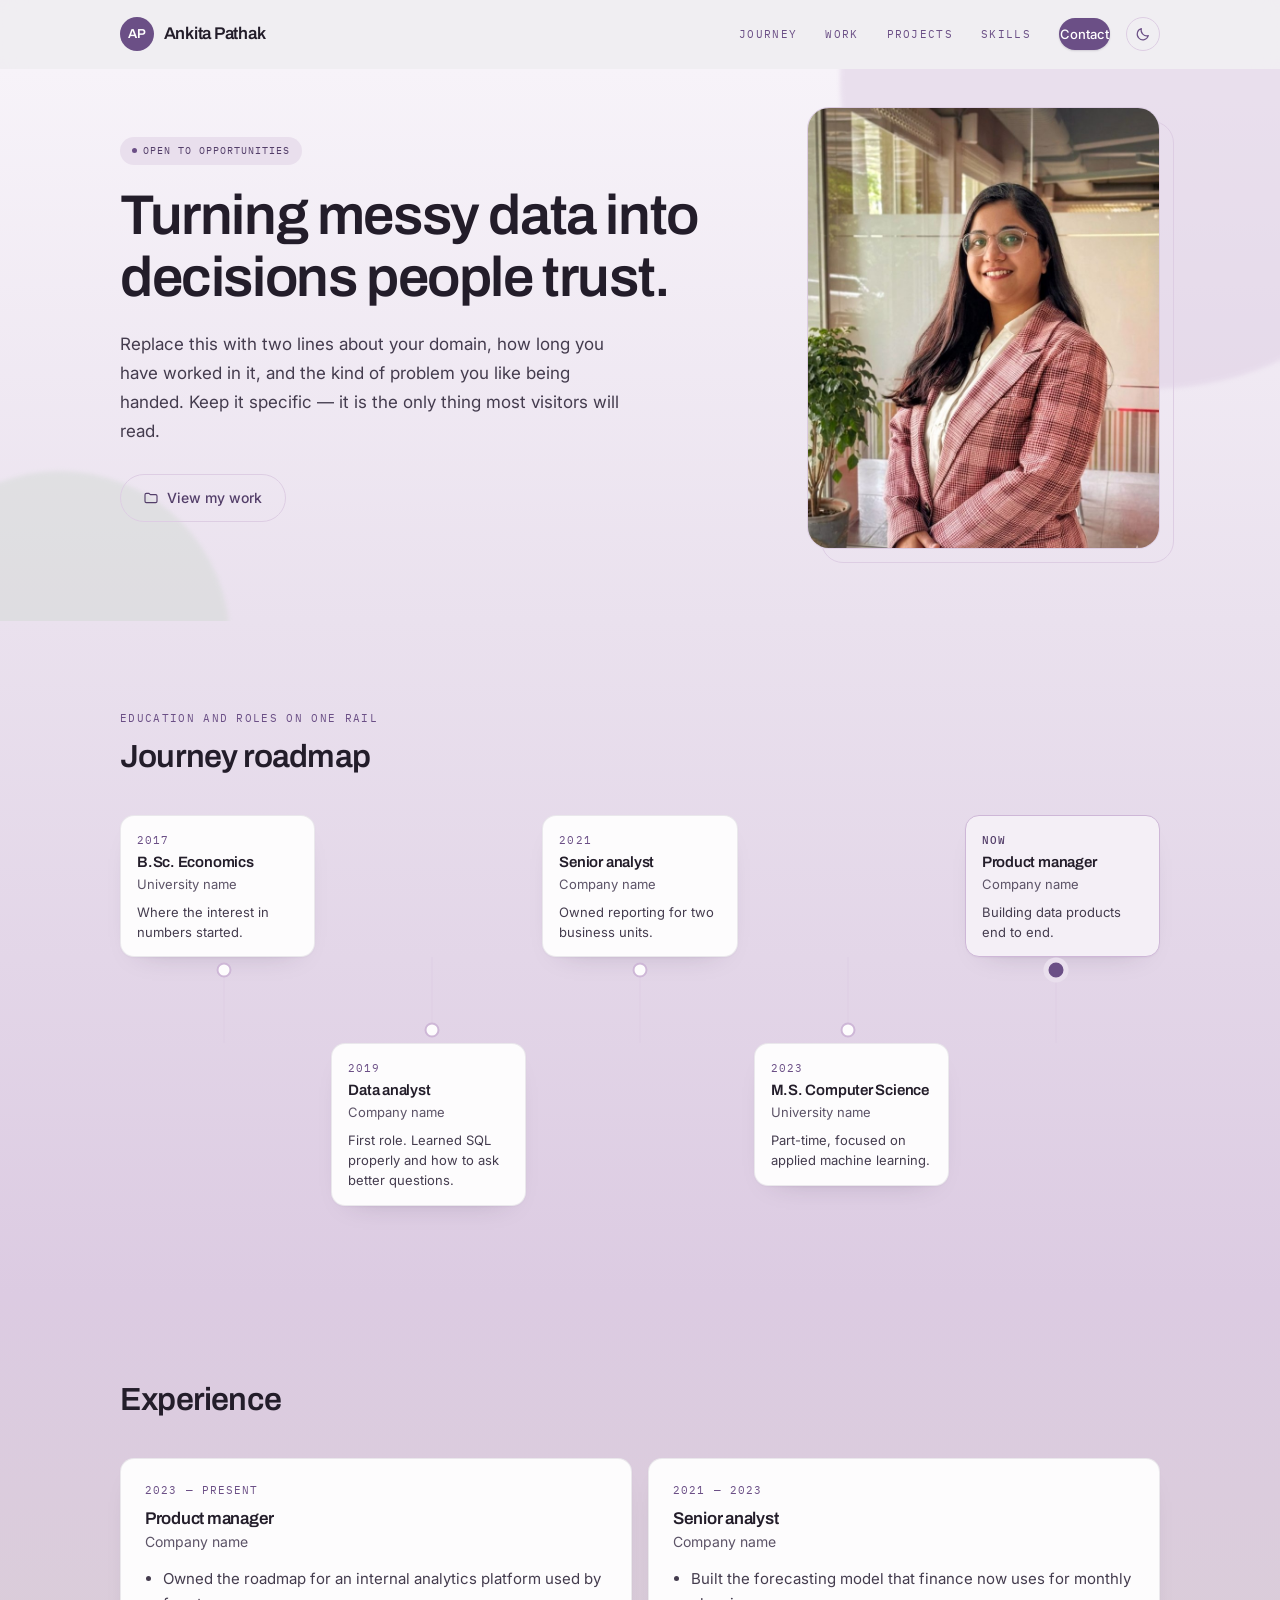
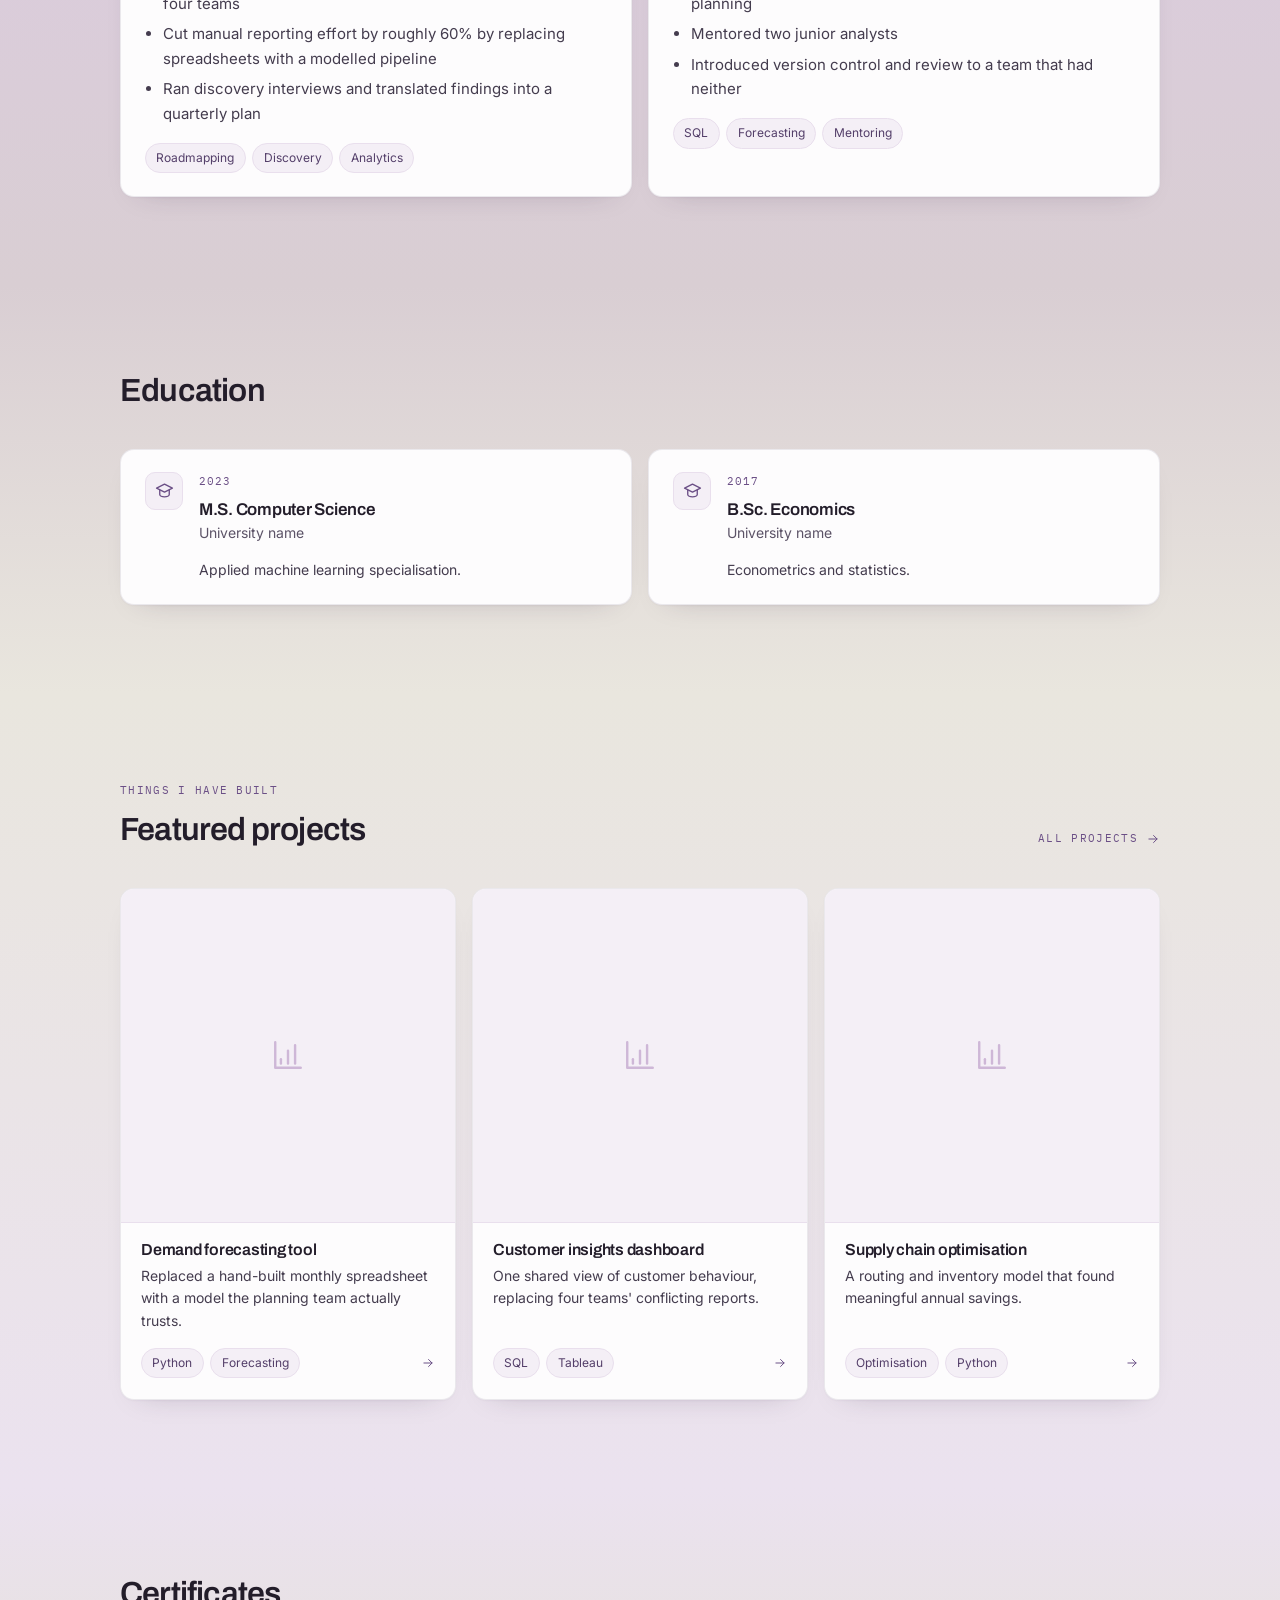
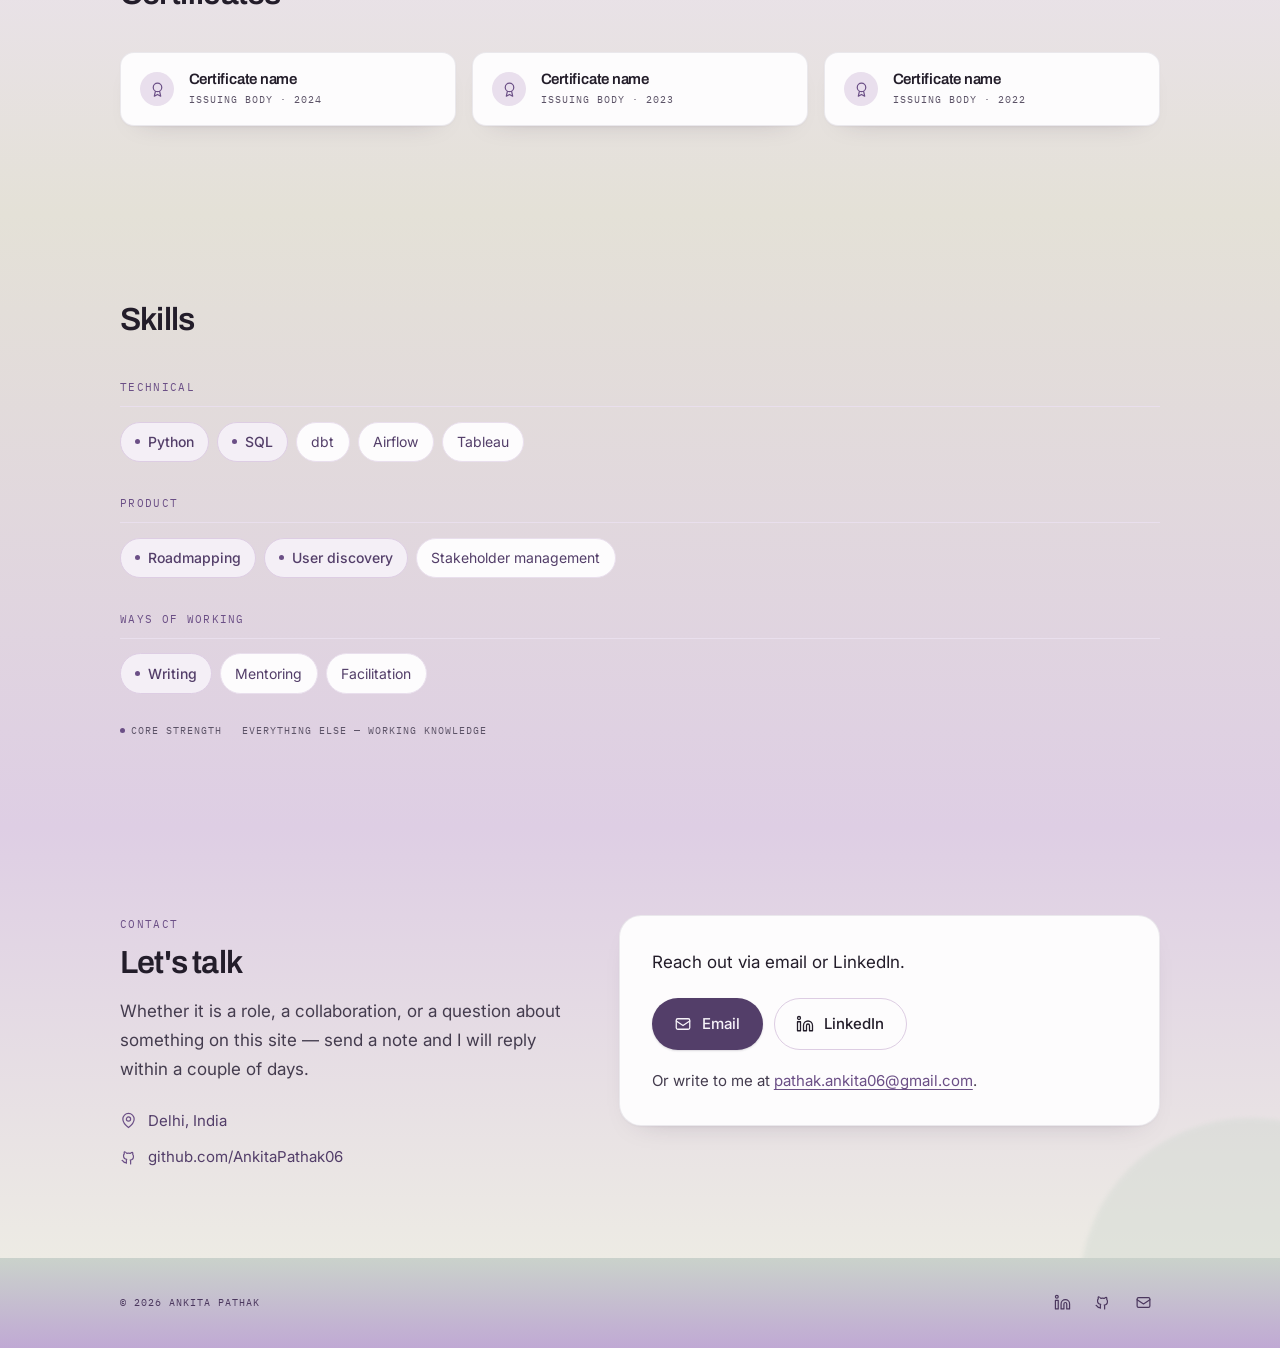
==== index.html @ 8d0d67af "Add files via upload" ====
<!DOCTYPE html>
<html lang="en">
<head>
<meta charset="utf-8">
<script>
/* If someone lands on /index.html — typed, bookmarked, or from history —
   quietly rewrite the address bar to the clean folder URL. No reload,
   no redirect round-trip, and the page state is untouched. */
(function () {
  try {
    var p = location.pathname;
    if (/\/index\.html$/i.test(p)) {
      history.replaceState(null, '', p.slice(0, -10) + location.search + location.hash);
    }
  } catch (e) { /* older browsers just keep the long URL */ }
})();
</script>

<meta name="viewport" content="width=device-width, initial-scale=1">
<title>Portfolio</title>
<meta name="description" content="Portfolio, journey and selected work.">
<meta name="theme-color" content="#F4F3EF">
<meta property="og:type" content="website">
<meta property="og:title" content="Portfolio">
<link rel="preconnect" href="https://fonts.googleapis.com">
<link rel="preconnect" href="https://fonts.gstatic.com" crossorigin>
<link href="https://fonts.googleapis.com/css2?family=Archivo:wght@500;600;700&family=Inter:wght@400;500;600&family=IBM+Plex+Mono:wght@400;500&display=swap" rel="stylesheet">
<link rel="stylesheet" href="site.css?v=12">
</head>
<body data-page="home" data-root="">

<a class="skip-link" href="#main">Skip to content</a>

<header class="nav" id="nav">
  <div class="shell nav__inner">
        <a class="nav__brand" id="brand" href="./">Portfolio</a>
    <div class="nav__right">
      <nav class="nav__links" id="navLinks">
        <a href="#journey">Journey</a>
        <a href="#work">Work</a>
        <a href="projects.html">Projects</a>
        <a href="#skills">Skills</a>
        <a class="btn btn--primary btn--sm" href="#contact">Contact</a>
      </nav>
      <button class="theme-toggle" id="themeToggle" aria-label="Toggle dark mode"></button>
      <button class="nav__toggle" id="navToggle" aria-label="Menu" aria-expanded="false"></button>
    </div>
  </div>
</header>

<main id="main">

  <section class="hero">
    <span class="hero__wash hero__wash--a" aria-hidden="true"></span>
    <span class="hero__wash hero__wash--b" aria-hidden="true"></span>
    <div class="shell">
      <div class="hero__grid">
        <div>
          <span class="pill" id="heroBadge"></span>
          <h1 id="heroHeadline" style="margin-top:1.25rem"></h1>
          <p class="lede" id="heroLede" style="margin-top:1.25rem"></p>
          <div class="hero__actions" id="heroActions"></div>
        </div>
        <div class="portrait" id="portrait"></div>
      </div>
    </div>
  </section>

  <section class="band band--lav roadmap" id="journey">
    <div class="shell">
      <div class="band__head reveal">
        <p class="eyebrow">Education and roles on one rail</p>
        <h2>Journey roadmap</h2>
      </div>
    </div>
    <div class="shell">
      <div class="snake" id="roadmapWrap">
        <div class="snake__grid snake__row--top" id="snakeTop"></div>
        <div class="snake__rail" id="snakeRail"></div>
        <div class="snake__grid snake__row--bottom" id="snakeBottom"></div>
        <div class="snake__vertical" id="snakeVertical"></div>
      </div>
    </div>
  </section>

  <section class="band band--cream" id="work">
    <div class="shell">
      <div class="band__head reveal">
        <h2>Experience</h2>
      </div>
      <div class="grid grid--2 stagger" id="jobsGrid"></div>
    </div>
  </section>

  <section class="band band--card" id="education">
    <div class="shell">
      <div class="band__head reveal">
        <h2>Education</h2>
      </div>
      <div class="grid grid--2 stagger" id="eduGrid"></div>
    </div>
  </section>

  <section class="band band--cream" id="projects">
    <div class="shell">
      <div class="band__head band__head--split reveal">
        <div>
          <p class="eyebrow">Things I have built</p>
          <h2>Featured projects</h2>
        </div>
        <a class="textlink" href="projects.html">All projects
          <svg class="ic" viewBox="0 0 24 24" fill="none" stroke="currentColor" stroke-width="1.7"
               stroke-linecap="round" stroke-linejoin="round" aria-hidden="true">
            <path d="M5 12h14"/><path d="m13 6 6 6-6 6"/>
          </svg>
        </a>
      </div>
      <div class="grid grid--3 stagger" id="projectsGrid"></div>
    </div>
  </section>

  <section class="band band--lav" id="certificates">
    <div class="shell">
      <div class="band__head reveal">
        <h2>Certificates</h2>
      </div>
      <div class="grid grid--3 stagger" id="certGrid"></div>
    </div>
  </section>

  <section class="band band--card" id="skills">
    <div class="shell">
      <div class="band__head reveal">
        <h2>Skills</h2>
      </div>
      <div id="skillsWrap"></div>
      <p class="skills__key" id="skillsKey"></p>
    </div>
  </section>

  <section class="band contact" id="contact">
    <span class="hero__wash hero__wash--b" aria-hidden="true" style="left:auto;right:-140px;bottom:-200px"></span>
    <div class="shell">
      <div class="contact__grid">
        <div class="reveal">
          <p class="eyebrow">Contact</p>
          <h2 id="contactHeading"></h2>
          <p class="lede" id="contactBlurb" style="margin-top:1rem"></p>
          <div class="contact__direct" id="contactDirect"></div>
        </div>
        <div class="contact__card reveal">
          <p style="font-size:1.0625rem;color:var(--ink);margin:0">Reach out via email or LinkedIn.</p>
          <div class="contact__actions" id="contactActions"></div>
          <p class="contact__fallback" id="contactFallback"></p>

          <form class="form hide" id="contactForm" novalidate>
            <div class="field">
              <label for="cName">Your name</label>
              <input type="text" id="cName" name="name" autocomplete="name" required>
            </div>
            <div class="field">
              <label for="cEmail">Email</label>
              <input type="email" id="cEmail" name="email" autocomplete="email" required>
            </div>
            <div class="field">
              <label for="cMessage">Message</label>
              <textarea id="cMessage" name="message" required></textarea>
            </div>
            <button class="btn btn--primary" id="formSubmit" type="submit">Send message</button>
            <p class="form__note" id="formNote"></p>
            <p class="form__status" id="formStatus" role="status" aria-live="polite"></p>
          </form>
        </div>
      </div>
    </div>
  </section>

</main>

<footer class="footer">
  <div class="shell footer__inner">
    <span class="footer__copy">&copy; <span id="footYear"></span> <span id="footName"></span></span>
    <div class="social" id="social"></div>
  </div>
</footer>

<script src="site.js?v=12"></script>
</body>
</html>
---- site.css ----
/* ==========================================================================
   Portfolio — design tokens
   Lavender ramp derived from the reference mockup: hue 243deg, low saturation.
   lav-100 (#DDDCE5) is the exact dominant lavender sampled from the image.
   ========================================================================== */

:root {
  --cream:      #F7F3F9;
  --cream-deep: #EFEEE8;
  --card:       #FDFCFD;

  --lav-50:  #F4EFF6;
  --lav-100: #E9DFED;
  --lav-200: #DDCDE3;
  --lav-300: #CEB7D7;
  --lav-500: #6B4F86;
  --lav-600: #6B4F86;
  --lav-800: #4A3560;
  --lav-900: #332443;

  --ink:     #231D2A;
  --body:    #443C4E;
  --muted:   #5C5367;

  --on-accent: #FFFFFF;
  --shadow:  rgba(35, 34, 58, 0.16);

  --font-display: 'Archivo', system-ui, sans-serif;
  --font-body: 'Inter', system-ui, sans-serif;
  --font-mono: 'IBM Plex Mono', ui-monospace, monospace;

  --shell: 1120px;
  --radius: 14px;
  --radius-lg: 22px;
  --ease: cubic-bezier(0.22, 0.61, 0.36, 1);
}

/* Dark theme: same variable names, so every component follows automatically.
   Hue stays 243 so it reads as the same palette after dark. */
[data-theme="dark"] {
  --cream:      #1A1622;
  --cream-deep: #121118;
  --card:       #241E31;

  --lav-50:  #201A2B;
  --lav-100: #312741;
  --lav-200: #423457;
  --lav-300: #594876;
  --lav-500: #C6ADDB;
  --lav-600: #CEB7D7;
  --lav-800: #E5DAEC;
  --lav-900: #F2ECF6;

  --ink:     #F1EBF5;
  --body:    #C3B8CD;
  --muted:   #958BA1;

  --on-accent: #231D2A;
  --shadow:  rgba(0, 0, 0, 0.5);
}

html { color-scheme: light; }
[data-theme="dark"] { color-scheme: dark; }

*, *::before, *::after { box-sizing: border-box; }

html { scroll-behavior: smooth; }

body {
  margin: 0;
  font-family: var(--font-body);
  font-size: 16px;
  line-height: 1.7;
  color: var(--body);
  background: var(--cream);
  -webkit-font-smoothing: antialiased;
}

img { max-width: 100%; display: block; }
a { color: inherit; }

/* Default icon size. Every icon must have a bound, or an unstyled context
   lets the SVG expand to fill its container. */
.ic { width: 16px; height: 16px; flex: none; }

::selection { background: var(--lav-100); color: var(--lav-900); }

:focus-visible {
  outline: 2px solid var(--lav-600);
  outline-offset: 3px;
  border-radius: 4px;
}

.hide { display: none !important; }

.skip-link {
  position: absolute; left: -9999px; top: 8px;
  background: var(--lav-800); color: var(--cream);
  padding: 10px 16px; border-radius: 8px; z-index: 100;
  font-size: 14px; text-decoration: none;
}
.skip-link:focus { left: 16px; }

/* ---------- type ---------- */

h1, h2, h3, h4 {
  font-family: var(--font-display);
  color: var(--ink);
  font-weight: 600;
  letter-spacing: -0.025em;
  line-height: 1.12;
  margin: 0;
}

h1 { font-size: clamp(2.1rem, 5.2vw, 3.5rem); }
h2 { font-size: clamp(1.5rem, 3vw, 2rem); }
h3 { font-size: 1.0625rem; letter-spacing: -0.015em; }

p { margin: 0 0 1rem; }
p:last-child { margin-bottom: 0; }

.eyebrow {
  font-family: var(--font-mono);
  font-size: 0.6875rem;
  letter-spacing: 0.12em;
  text-transform: uppercase;
  color: var(--lav-500);
  margin: 0 0 0.75rem;
}

.lede { font-size: 1.0625rem; color: var(--body); max-width: 46ch; }

/* ---------- layout ---------- */

.shell {
  width: 100%;
  max-width: var(--shell);
  margin: 0 auto;
  padding: 0 clamp(1.25rem, 4vw, 2.5rem);
}

.band { padding: clamp(3.5rem, 7vw, 5.5rem) 0; position: relative; }
.band--cream { background: var(--cream); }
.band--lav   { background: var(--lav-50); }
.band--card  { background: var(--card); }

.band__head { margin-bottom: 2.5rem; }
.band__head--split {
  display: flex; align-items: flex-end;
  justify-content: space-between; gap: 1.5rem; flex-wrap: wrap;
}

/* ---------- nav ---------- */

.nav {
  position: sticky; top: 0; z-index: 50;
  background: color-mix(in srgb, var(--cream) 82%, transparent);
  backdrop-filter: saturate(180%) blur(14px);
  border-bottom: 1px solid transparent;
  transition: border-color 0.3s var(--ease), background 0.3s var(--ease);
}
.nav.is-stuck {
  border-bottom-color: var(--lav-100);
  background: color-mix(in srgb, var(--cream) 94%, transparent);
}
.progress {
  position: absolute; left: 0; bottom: -1px; height: 2px;
  background: var(--lav-600); width: 0;
  transition: width 0.1s linear;
}

.nav__inner {
  display: flex; align-items: center; justify-content: space-between;
  gap: 1rem; height: 68px;
}
.nav__brand {
  display: flex; align-items: center; gap: 0.6rem;
  color: var(--ink); text-decoration: none; white-space: nowrap;
}
.mono-mark {
  width: 34px; height: 34px; flex: none; border-radius: 50%;
  background: var(--lav-600); color: var(--on-accent);
  display: grid; place-items: center;
  font-family: var(--font-display); font-size: 0.8125rem;
  font-weight: 600; letter-spacing: 0.02em;
  transition: transform 0.3s var(--ease);
}
.nav__brand:hover .mono-mark { transform: rotate(-8deg) scale(1.06); }
.logo-img {
  width: 38px; height: 38px; flex: none; border-radius: 50%;
  object-fit: contain; background: transparent;
  transition: transform 0.3s var(--ease);
}
.nav__brand:hover .logo-img { transform: scale(1.07); }
.nav__brandname {
  font-family: var(--font-display);
  font-size: 1.0625rem; font-weight: 600; letter-spacing: -0.015em;
}

/* the nav CTA is a button first, a nav link second */
.nav__links a.btn--primary {
  color: var(--on-accent); font-family: var(--font-body);
  font-size: 0.8125rem; letter-spacing: normal; text-transform: none;
}
.nav__links a.btn--primary::after { content: none; }

.theme-toggle {
  width: 34px; height: 34px; flex: none; padding: 0;
  border-radius: 50%; border: 1px solid var(--lav-200);
  background: transparent; color: var(--lav-600);
  display: grid; place-items: center; cursor: pointer;
  transition: border-color 0.25s var(--ease), background 0.25s var(--ease),
              transform 0.25s var(--ease);
}
.theme-toggle:hover { border-color: var(--lav-500); background: var(--lav-50); transform: rotate(-15deg); }
.theme-toggle .ic { width: 16px; height: 16px; }
.nav__right { display: flex; align-items: center; gap: 1rem; }
.nav__links { display: flex; align-items: center; gap: 1.75rem; }
.nav__links a {
  font-family: var(--font-mono);
  font-size: 0.6875rem; letter-spacing: 0.12em; text-transform: uppercase;
  color: var(--lav-600); text-decoration: none;
  position: relative; padding: 4px 0;
}
.nav__links a::after {
  content: ''; position: absolute; left: 0; right: 0; bottom: 0;
  height: 1px; background: var(--lav-600);
  transform: scaleX(0); transform-origin: left;
  transition: transform 0.35s var(--ease);
}
.nav__links a:hover::after { transform: scaleX(1); }
.nav__toggle {
  display: none; background: none; border: 0; cursor: pointer;
  padding: 8px; color: var(--ink);
}

@media (max-width: 820px) {
  .nav__inner { height: 60px; }
  .nav__brandname { font-size: 0.9375rem; }
  .nav__links {
    position: absolute; top: 60px; left: 0; right: 0;
    flex-direction: column; align-items: stretch; gap: 0;
    background: var(--card); border-bottom: 1px solid var(--lav-100);
    padding: 0.5rem clamp(1.25rem, 4vw, 2.5rem) 1.25rem;
    display: none;
    box-shadow: 0 14px 30px -22px var(--shadow);
  }
  .nav__links.is-open { display: flex; }
  .nav__links a { padding: 0.8rem 0; width: 100%; font-size: 0.75rem; }
  .nav__links a.btn--primary {
    margin-top: 0.65rem; justify-content: center; padding: 0.7rem 1.4rem; width: auto;
  }
  .nav__toggle { display: block; }
}

@media (max-width: 420px) {
  .nav__brandname { display: none; }   /* logo alone, so the toggles always fit */
  .nav__right { gap: 0.5rem; }
  .shell { padding: 0 1rem; }
  .card { padding: 1.15rem 1.15rem; }
  .contact__btn { flex: 1 1 100%; justify-content: center; }
}

/* ---------- buttons ---------- */

.btn {
  display: inline-flex; align-items: center; gap: 0.5rem;
  font-family: var(--font-body); font-size: 0.875rem; font-weight: 500;
  padding: 0.7rem 1.4rem; border-radius: 999px;
  text-decoration: none; cursor: pointer;
  border: 1px solid transparent;
  transition: transform 0.25s var(--ease), background 0.25s var(--ease),
              border-color 0.25s var(--ease), box-shadow 0.25s var(--ease);
}
.btn--primary {
  background: var(--lav-600); color: var(--on-accent);
  box-shadow: 0 1px 2px var(--shadow);
}
.btn--primary:hover {
  background: var(--lav-800); transform: translateY(-2px);
  box-shadow: 0 6px 18px var(--shadow);
}
.btn--ghost {
  background: transparent; color: var(--lav-800);
  border-color: var(--lav-200);
}
.btn--ghost:hover {
  border-color: var(--lav-500); background: var(--lav-50);
  transform: translateY(-2px);
}
.btn--sm { font-size: 0.8125rem; padding: 0.5rem 1.05rem; }
.btn .ic { width: 16px; height: 16px; flex: none; }

.textlink {
  font-family: var(--font-mono); font-size: 0.6875rem;
  letter-spacing: 0.12em; text-transform: uppercase;
  color: var(--lav-600); text-decoration: none;
  display: inline-flex; align-items: center; gap: 0.5rem;
}
.textlink .ic { width: 14px; height: 14px; transition: transform 0.3s var(--ease); }
.textlink:hover .ic { transform: translateX(4px); }

/* ---------- pills & tags ---------- */

.pill {
  display: inline-flex; align-items: center; gap: 0.4rem;
  font-family: var(--font-mono); font-size: 0.625rem;
  letter-spacing: 0.1em; text-transform: uppercase;
  background: var(--lav-100); color: var(--lav-800);
  padding: 0.35rem 0.75rem; border-radius: 999px;
}
.pill__dot {
  width: 5px; height: 5px; border-radius: 50%;
  background: var(--lav-600); flex: none;
}
.tag {
  font-size: 0.75rem; color: var(--lav-800);
  background: var(--lav-50); border: 1px solid var(--lav-100);
  padding: 0.25rem 0.65rem; border-radius: 999px; white-space: nowrap;
}
.tag-row { display: flex; flex-wrap: wrap; gap: 0.4rem; }

/* ---------- hero ---------- */

.hero { position: relative; overflow: hidden; padding: clamp(1.5rem, 3vw, 2.5rem) 0 clamp(3rem, 6vw, 4.5rem); }
.hero__wash {
  position: absolute; border-radius: 50%; pointer-events: none;
  filter: blur(2px);
}
.hero__wash--a { width: 620px; height: 620px; background: var(--lav-100); opacity: 0.55; top: -300px; right: -180px; }
.hero__wash--b { width: 340px; height: 340px; background: var(--lav-50); opacity: 0.9; bottom: -190px; left: -110px; }

.hero__grid {
  position: relative;
  display: grid; grid-template-columns: minmax(0, 1.5fr) minmax(min(240px, 40%), 0.85fr);
  gap: clamp(2rem, 5vw, 4rem); align-items: center;
}
.hero__actions { display: flex; flex-wrap: wrap; gap: 0.75rem; margin-top: 1.75rem; }

.portrait { position: relative; }
.portrait__frame {
  position: relative; z-index: 1;
  border-radius: var(--radius-lg);
  overflow: hidden;
  border: 1px solid var(--lav-200);
  background: var(--lav-50);
  aspect-ratio: 4 / 5;
}
.portrait__frame img { width: 100%; height: 100%; object-fit: cover; object-position: center 30%; }
.portrait::after {
  content: ''; position: absolute; inset: 14px -14px -14px 14px;
  border: 1px solid var(--lav-200); border-radius: var(--radius-lg);
  z-index: 0;
}

@media (max-width: 780px) {
  .hero__grid { grid-template-columns: 1fr; }
  .portrait { max-width: 260px; order: -1; }
  .portrait::after { inset: 12px -12px -12px 12px; }
}

/* ---------- roadmap: alternating snake ---------- */

.snake { position: relative; }
.snake__grid {
  display: grid;
  grid-template-columns: repeat(var(--cols, 5), minmax(0, 1fr));
  column-gap: clamp(0.5rem, 1.5vw, 1rem);
}
.snake__row--top    { align-items: end; }
.snake__row--bottom { align-items: start; }

.snake__rail { position: relative; height: 86px; }
.snake__rail svg { position: absolute; inset: 0; width: 100%; height: 100%; overflow: visible; }
.snake__rail path { fill: none; stroke-linecap: round; stroke-linejoin: round; }
.snake__rail .rail-base { stroke: var(--lav-100); stroke-width: 11; }
.snake__rail .rail-line { stroke: var(--lav-300); stroke-width: 2.5; }

.snake__dot {
  position: absolute; width: 15px; height: 15px; border-radius: 50%;
  background: var(--card); border: 2.5px solid var(--lav-300);
  transform: translate(-50%, -50%);
  transition: background 0.4s var(--ease), border-color 0.4s var(--ease),
              box-shadow 0.4s var(--ease);
}
.snake__dot.is-present {
  background: var(--lav-600); border-color: var(--lav-600);
  box-shadow: 0 0 0 5px var(--lav-100);
}
.snake__stem {
  position: absolute; width: 1px; background: var(--lav-200);
  transform: translateX(-50%);
}

.mstone {
  background: var(--card); border: 1px solid var(--lav-100);
  border-radius: var(--radius); padding: 0.9rem 1rem;
  transition: transform 0.3s var(--ease), border-color 0.3s var(--ease),
              box-shadow 0.3s var(--ease);
}
.mstone:hover {
  transform: translateY(-3px); border-color: var(--lav-200);
  box-shadow: 0 10px 30px -14px var(--shadow);
}
.mstone.is-present { border-color: var(--lav-300); background: var(--lav-50); }
.mstone__year {
  font-family: var(--font-mono); font-size: 0.6875rem;
  letter-spacing: 0.1em; text-transform: uppercase;
  color: var(--lav-500); margin: 0 0 0.3rem;
}
.mstone.is-present .mstone__year { color: var(--lav-800); font-weight: 500; }
.mstone__title { font-size: 0.9375rem; margin: 0 0 0.15rem; }
.mstone__meta { font-size: 0.8125rem; color: var(--muted); margin: 0; }
.mstone__note { font-size: 0.8125rem; line-height: 1.55; color: var(--body); margin: 0.4rem 0 0; }

/* vertical fallback: narrow screens, or more milestones than fit across */
.snake--stacked .snake__grid, .snake--stacked .snake__rail { display: none; }
.snake__vertical { display: none; }
.snake--stacked .snake__vertical { display: block; position: relative; padding-left: 1.75rem; }
.snake__vertical::before {
  content: ''; position: absolute; left: 6px; top: 6px; bottom: 6px;
  width: 2px; background: var(--lav-100); border-radius: 2px;
}
.snake__vitem { position: relative; margin-bottom: 0.75rem; }
.snake__vitem::before {
  content: ''; position: absolute; left: calc(-1.75rem + 1px); top: 1.15rem;
  width: 13px; height: 13px; border-radius: 50%;
  background: var(--card); border: 2.5px solid var(--lav-300);
}
.snake__vitem.is-present::before {
  background: var(--lav-600); border-color: var(--lav-600);
  box-shadow: 0 0 0 4px var(--lav-100);
}

/* ---------- generic cards ---------- */

.card {
  background: var(--card);
  border: 1px solid var(--lav-100);
  border-radius: var(--radius);
  padding: 1.4rem 1.5rem;
  transition: transform 0.3s var(--ease), border-color 0.3s var(--ease),
              box-shadow 0.3s var(--ease);
}
.card--hover:hover {
  transform: translateY(-3px);
  border-color: var(--lav-200);
  box-shadow: 0 10px 30px -14px var(--shadow);
}

.grid { display: grid; gap: 1rem; }
.grid--2 { grid-template-columns: repeat(auto-fit, minmax(min(320px, 100%), 1fr)); }
.grid--3 { grid-template-columns: repeat(auto-fit, minmax(min(255px, 100%), 1fr)); }
.grid--4 { grid-template-columns: repeat(auto-fit, minmax(min(210px, 100%), 1fr)); }

/* jobs */
.job__period {
  font-family: var(--font-mono); font-size: 0.6875rem;
  letter-spacing: 0.1em; text-transform: uppercase;
  color: var(--lav-500); margin: 0 0 0.6rem;
}
.job__org { font-size: 0.875rem; color: var(--muted); margin: 0.1rem 0 0.85rem; }
.job__body { font-size: 0.9375rem; line-height: 1.65; margin: 0 0 1rem; }
.job__body ul { margin: 0; padding-left: 1.1rem; }
.job__body li { margin-bottom: 0.35rem; }

/* education */
.edu { display: flex; gap: 1rem; align-items: flex-start; }
.edu__icon {
  width: 38px; height: 38px; flex: none; border-radius: 10px;
  background: var(--lav-50); border: 1px solid var(--lav-100);
  display: grid; place-items: center; color: var(--lav-600);
}
.edu__icon .ic { width: 19px; height: 19px; }

/* projects */
.project { display: flex; flex-direction: column; padding: 0; overflow: hidden; text-decoration: none; }
.project__cover {
  aspect-ratio: 1 / 1; background: var(--lav-50);
  border-bottom: 1px solid var(--lav-100);
  display: grid; place-items: center; overflow: hidden;
  color: var(--lav-300);
}
.project__cover img { width: 100%; height: 100%; object-fit: cover; transition: transform 0.6s var(--ease); }
.project:hover .project__cover img { transform: scale(1.04); }
.project__cover .ic { width: 34px; height: 34px; }
.project__body { padding: 1.15rem 1.25rem 1.3rem; display: flex; flex-direction: column; flex: 1; }
.project__title { font-size: 1rem; margin: 0 0 0.35rem; }
.project__blurb { font-size: 0.875rem; line-height: 1.6; color: var(--body); margin: 0 0 1rem; }
.project__foot { margin-top: auto; display: flex; align-items: center; justify-content: space-between; gap: 0.75rem; }

/* certificates */
.cert { display: flex; gap: 0.9rem; align-items: center; padding: 1.1rem 1.2rem; }
.cert__icon {
  width: 34px; height: 34px; flex: none; border-radius: 999px;
  background: var(--lav-100); display: grid; place-items: center;
  color: var(--lav-700, var(--lav-600));
}
.cert__icon .ic { width: 17px; height: 17px; }
.cert__name { font-size: 0.9375rem; margin: 0; }
.cert__meta {
  font-family: var(--font-mono); font-size: 0.625rem;
  letter-spacing: 0.1em; text-transform: uppercase;
  color: var(--muted); margin: 0.2rem 0 0;
}

/* skills */
.skillgroup + .skillgroup { margin-top: 2rem; }
.skillgroup__label {
  font-family: var(--font-mono); font-size: 0.6875rem;
  letter-spacing: 0.12em; text-transform: uppercase;
  color: var(--lav-500); margin: 0 0 0.9rem;
  padding-bottom: 0.6rem; border-bottom: 1px solid var(--lav-100);
}
.skillgroup__items { display: flex; flex-wrap: wrap; gap: 0.5rem; }
.skill {
  display: inline-flex; align-items: center; gap: 0.45rem;
  font-size: 0.875rem; color: var(--lav-800);
  background: var(--card); border: 1px solid var(--lav-100);
  padding: 0.45rem 0.9rem; border-radius: 999px;
  transition: border-color 0.25s var(--ease), transform 0.25s var(--ease);
}
.skill:hover { border-color: var(--lav-300); transform: translateY(-1px); }
.skill--core { background: var(--lav-50); border-color: var(--lav-200); font-weight: 500; }
.skill__dot { width: 5px; height: 5px; border-radius: 50%; background: var(--lav-500); flex: none; }
.skills__key {
  font-family: var(--font-mono); font-size: 0.625rem;
  letter-spacing: 0.1em; text-transform: uppercase;
  color: var(--muted); margin: 1.75rem 0 0;
  display: flex; align-items: center; gap: 1.25rem; flex-wrap: wrap;
}
.skills__key span { display: inline-flex; align-items: center; gap: 0.4rem; }

/* ---------- contact ---------- */

.contact { background: var(--lav-50); position: relative; overflow: hidden; }
.contact__grid {
  position: relative;
  display: grid; grid-template-columns: minmax(0, 0.9fr) minmax(0, 1.1fr);
  gap: clamp(2rem, 5vw, 3.5rem); align-items: start;
}
@media (max-width: 820px) { .contact__grid { grid-template-columns: 1fr; } }

.contact__card {
  background: var(--card); border: 1px solid var(--lav-100);
  border-radius: var(--radius-lg); padding: clamp(1.4rem, 3vw, 2rem);
}
.contact__actions { display: flex; flex-wrap: wrap; gap: 0.7rem; margin: 1.35rem 0 1.15rem; }
.contact__btn {
  display: inline-flex; align-items: center; gap: 0.6rem;
  font-size: 0.9375rem; font-weight: 500; text-decoration: none;
  padding: 0.75rem 1.35rem; border-radius: 999px;
  border: 1px solid transparent;
  transition: transform 0.25s var(--ease), background 0.25s var(--ease),
              border-color 0.25s var(--ease), box-shadow 0.25s var(--ease);
}
.contact__btn .ic { width: 18px; height: 18px; }
.contact__btn--solid {
  background: var(--lav-800); color: var(--cream);
  box-shadow: 0 1px 2px var(--shadow);
}
.contact__btn--solid:hover {
  transform: translateY(-2px); box-shadow: 0 8px 22px -8px var(--shadow);
  background: var(--lav-900);
}
.contact__btn--outline {
  background: transparent; color: var(--ink); border-color: var(--lav-200);
}
.contact__btn--outline:hover {
  border-color: var(--lav-500); background: var(--lav-50); transform: translateY(-2px);
}
.contact__fallback { font-size: 0.9375rem; color: var(--body); margin: 0; }
.contact__fallback a {
  color: var(--lav-600); text-decoration: underline; text-underline-offset: 3px;
}

.contact__direct { margin: 1.5rem 0 0; display: flex; flex-direction: column; gap: 0.7rem; }
.contact__row {
  display: flex; align-items: center; gap: 0.7rem;
  font-size: 0.9375rem; color: var(--lav-800); text-decoration: none;
}
.contact__row .ic { width: 17px; height: 17px; color: var(--lav-500); flex: none; }
.contact__row:hover { color: var(--lav-600); }

.form { margin-top: 1.5rem; padding-top: 1.5rem; border-top: 1px solid var(--lav-100); }
.field { margin-bottom: 1.1rem; }
.field:last-of-type { margin-bottom: 1.4rem; }
.field label {
  display: block; font-family: var(--font-mono);
  font-size: 0.625rem; letter-spacing: 0.1em; text-transform: uppercase;
  color: var(--lav-500); margin-bottom: 0.45rem;
}
.field input, .field textarea {
  width: 100%; font-family: var(--font-body); font-size: 0.9375rem;
  color: var(--ink); background: var(--cream);
  border: 1px solid var(--lav-100); border-radius: 10px;
  padding: 0.7rem 0.85rem;
  transition: border-color 0.25s var(--ease), box-shadow 0.25s var(--ease);
}
.field input:focus, .field textarea:focus {
  outline: none; border-color: var(--lav-500);
  box-shadow: 0 0 0 3px var(--lav-100);
}
.field textarea { resize: vertical; min-height: 118px; line-height: 1.6; }
.form__note { font-size: 0.8125rem; color: var(--muted); margin: 0.9rem 0 0; }
.form__status { font-size: 0.875rem; margin: 0.9rem 0 0; display: none; }
.form__status.is-ok { display: block; color: var(--lav-800); }
.form__status.is-err { display: block; color: #C4665C; }

/* ---------- footer ---------- */

.footer { background: var(--lav-100); padding: 1.75rem 0; }
.footer__inner {
  display: flex; align-items: center; justify-content: space-between;
  gap: 1rem; flex-wrap: wrap;
}
.footer__copy {
  font-family: var(--font-mono); font-size: 0.625rem;
  letter-spacing: 0.1em; text-transform: uppercase; color: var(--lav-800);
}
.social { display: flex; gap: 0.4rem; }
.social a {
  width: 34px; height: 34px; border-radius: 999px;
  display: grid; place-items: center; color: var(--lav-800);
  transition: background 0.25s var(--ease), transform 0.25s var(--ease);
}
.social a:hover { background: color-mix(in srgb, var(--card) 70%, transparent); transform: translateY(-2px); }
.social .ic { width: 17px; height: 17px; }

/* ---------- projects index page ---------- */

.filters { display: flex; flex-wrap: wrap; gap: 0.5rem; margin-bottom: 2rem; }
.filter {
  font-family: var(--font-mono); font-size: 0.6875rem;
  letter-spacing: 0.1em; text-transform: uppercase;
  background: transparent; color: var(--lav-600);
  border: 1px solid var(--lav-200); border-radius: 999px;
  padding: 0.45rem 0.95rem; cursor: pointer;
  transition: all 0.25s var(--ease);
}
.filter:hover { border-color: var(--lav-500); }
.filter.is-active { background: var(--lav-600); border-color: var(--lav-600); color: var(--on-accent); }

.empty {
  border: 1px dashed var(--lav-200); border-radius: var(--radius);
  padding: 3rem 1.5rem; text-align: center; color: var(--muted);
}

/* ---------- project detail page: paired header ---------- */

.pdetail { padding: clamp(1.75rem, 4vw, 3rem) 0 clamp(3rem, 6vw, 5rem); }
.pdetail__back { margin-bottom: clamp(1.5rem, 3vw, 2.25rem); }

.pdetail__head {
  display: grid;
  grid-template-columns: clamp(140px, 22vw, 210px) minmax(0, 1fr);
  gap: clamp(1.25rem, 3vw, 2.25rem);
  align-items: center;
}
.pdetail__head--notext { grid-template-columns: minmax(0, 1fr); }

.pdetail__thumb {
  aspect-ratio: 1 / 1;
  border-radius: var(--radius-lg);
  overflow: hidden;
  border: 1px solid var(--lav-100);
  background: var(--lav-50);
}
.pdetail__thumb img { width: 100%; height: 100%; object-fit: cover; }

.pdetail__intro h1 { font-size: clamp(1.75rem, 4vw, 2.6rem); margin: 0 0 0.75rem; }
.pdetail__intro .lede { margin: 0 0 1rem; max-width: 52ch; }

.pdetail__badges {
  display: flex; flex-wrap: wrap; align-items: center;
  gap: 0.5rem; margin-bottom: 0.9rem;
}
.pdetail__org {
  font-family: var(--font-mono); font-size: 0.6875rem;
  letter-spacing: 0.08em; text-transform: uppercase;
  background: var(--lav-100); color: var(--lav-800);
  padding: 0.35rem 0.8rem; border-radius: 999px;
}
.pdetail__year {
  font-family: var(--font-mono); font-size: 0.6875rem;
  letter-spacing: 0.08em; text-transform: uppercase; color: var(--muted);
}

.pdetail__label {
  display: block;
  font-family: var(--font-mono); font-size: 0.625rem;
  letter-spacing: 0.12em; text-transform: uppercase;
  color: var(--lav-500); margin-bottom: 0.75rem;
}

.pdetail__strip {
  display: flex; align-items: flex-end; justify-content: space-between;
  gap: 1.25rem; flex-wrap: wrap;
  margin-top: clamp(1.75rem, 3vw, 2.5rem);
  padding: 1.1rem 0;
  border-top: 1px solid var(--lav-100);
  border-bottom: 1px solid var(--lav-100);
}
.pdetail__strip .pdetail__label { margin-bottom: 0.5rem; }
.pdetail__links { display: flex; gap: 0.6rem; flex-wrap: wrap; }

.pdetail__deck { margin-top: clamp(1.75rem, 3vw, 2.5rem); }
.deckframe {
  position: relative; aspect-ratio: 16 / 9;
  border-radius: var(--radius); overflow: hidden;
  border: 1px solid var(--lav-100); background: var(--lav-50);
}
.deckframe iframe { position: absolute; inset: 0; width: 100%; height: 100%; border: 0; }
.deckhint {
  display: flex; align-items: center; gap: 0.5rem; flex-wrap: wrap;
  font-size: 0.8125rem; color: var(--muted); margin: 0.75rem 0 0;
}
.deckhint .ic { width: 15px; height: 15px; flex: none; }
.deckhint a { color: var(--lav-600); text-decoration: underline; text-underline-offset: 3px; }

.pdetail__body { margin-top: clamp(2rem, 4vw, 3rem); }
.pdetail__files { margin-top: clamp(2rem, 4vw, 3rem); }
.pdetail__foot {
  margin-top: clamp(2.5rem, 5vw, 3.5rem);
  padding-top: 1.5rem; border-top: 1px solid var(--lav-100);
}

.prose { max-width: 68ch; }
.prose h2 { font-size: 1.375rem; margin: 2.25rem 0 0.85rem; }
.prose h2:first-child { margin-top: 0; }
.prose h3 { font-size: 1.0625rem; margin: 1.75rem 0 0.6rem; }
.prose p { margin: 0 0 1.1rem; }
.prose ul, .prose ol { margin: 0 0 1.1rem; padding-left: 1.25rem; }
.prose li { margin-bottom: 0.45rem; }
.prose strong { color: var(--ink); font-weight: 600; }
.prose code {
  font-family: var(--font-mono); font-size: 0.875em;
  background: var(--lav-50); border: 1px solid var(--lav-100);
  padding: 0.1em 0.4em; border-radius: 5px;
}
.prose a { color: var(--lav-600); text-decoration: underline; text-underline-offset: 3px; }
.prose img { border-radius: var(--radius); border: 1px solid var(--lav-100); margin: 1.5rem 0; }
.prose blockquote {
  margin: 1.5rem 0; padding: 0.25rem 0 0.25rem 1.25rem;
  border-left: 2px solid var(--lav-200); color: var(--lav-800); border-radius: 0;
}

.attachments { display: grid; gap: 0.5rem; grid-template-columns: repeat(auto-fit, minmax(min(280px, 100%), 1fr)); }
.attach {
  display: flex; align-items: center; gap: 0.75rem;
  background: var(--card); border: 1px solid var(--lav-100);
  border-radius: 10px; padding: 0.75rem 0.9rem;
  text-decoration: none; color: var(--ink); font-size: 0.9375rem;
  transition: border-color 0.25s var(--ease), transform 0.25s var(--ease);
}
.attach:hover { border-color: var(--lav-300); transform: translateY(-2px); }
.attach > span:first-of-type { flex: 1; min-width: 0; overflow-wrap: anywhere; }
.attach .ic { width: 17px; height: 17px; color: var(--lav-500); flex: none; }
.attach__ext {
  font-family: var(--font-mono); font-size: 0.5625rem;
  letter-spacing: 0.08em; text-transform: uppercase;
  background: var(--lav-50); color: var(--lav-600);
  padding: 0.15rem 0.45rem; border-radius: 4px; flex: none;
}
.attach__go { color: var(--muted); display: flex; }

@media (max-width: 640px) {
  .pdetail__head { grid-template-columns: minmax(0, 1fr); }
  .pdetail__thumb { max-width: 168px; }
  .pdetail__strip { flex-direction: column; align-items: stretch; }
}

/* ---------- animations ---------- */

@keyframes rise {
  from { opacity: 0; transform: translateY(18px); }
  to   { opacity: 1; transform: none; }
}

@keyframes riseLeft {
  from { opacity: 0; transform: translateX(-22px); }
  to   { opacity: 1; transform: none; }
}

@keyframes pop {
  0%   { opacity: 0; transform: scale(0.9); }
  60%  { transform: scale(1.03); }
  100% { opacity: 1; transform: scale(1); }
}

@keyframes float {
  0%, 100% { transform: translateY(0); }
  50%      { transform: translateY(-9px); }
}

@keyframes drift {
  0%, 100% { transform: translate(0, 0) scale(1); }
  50%      { transform: translate(18px, -14px) scale(1.05); }
}

/* the portrait breathes gently, and the background washes drift */
.portrait__frame { animation: float 7s ease-in-out 1.2s infinite; }
.hero__wash--a { animation: drift 22s ease-in-out infinite; }
.hero__wash--b { animation: drift 18s ease-in-out 3s infinite reverse; }

/* headline reveals word by word */
.word { display: inline-block; opacity: 0; animation: rise 0.7s var(--ease) forwards; }

.pop { opacity: 0; }
.pop.is-in { animation: pop 0.5s var(--ease) forwards; }

.slide { opacity: 0; }
.slide.is-in { animation: riseLeft 0.7s var(--ease) forwards; }

.reveal { opacity: 0; }
.reveal.is-in { animation: rise 0.7s var(--ease) forwards; }

.hero__grid > * { opacity: 0; }
.hero__grid.is-in > *:nth-child(1) { animation: rise 0.8s var(--ease) 0.05s forwards; }
.hero__grid.is-in > *:nth-child(2) { animation: rise 0.8s var(--ease) 0.22s forwards; }

.stagger > * { opacity: 0; }
.stagger.is-in > * { animation: rise 0.65s var(--ease) forwards; }
.stagger.is-in > *:nth-child(1) { animation-delay: 0.02s; }
.stagger.is-in > *:nth-child(2) { animation-delay: 0.09s; }
.stagger.is-in > *:nth-child(3) { animation-delay: 0.16s; }
.stagger.is-in > *:nth-child(4) { animation-delay: 0.23s; }
.stagger.is-in > *:nth-child(5) { animation-delay: 0.3s; }
.stagger.is-in > *:nth-child(6) { animation-delay: 0.37s; }
.stagger.is-in > *:nth-child(7) { animation-delay: 0.44s; }
.stagger.is-in > *:nth-child(8) { animation-delay: 0.51s; }

@media (prefers-reduced-motion: reduce) {
  html { scroll-behavior: auto; }
  *, *::before, *::after {
    animation-duration: 0.001ms !important;
    animation-delay: 0ms !important;
    transition-duration: 0.001ms !important;
  }
  .reveal, .hero__grid > *, .stagger > *, .word, .pop, .slide { opacity: 1 !important; }
  .portrait__frame, .hero__wash--a, .hero__wash--b { animation: none !important; }
  .project:hover .project__cover img { transform: none; }
}


/* ==========================================================================
   Section ladder — the default "Ankita" palette.
   Each section ends on exactly the colour the next one starts with, so
   the joins are invisible. Lilac and beige carry the page; sage appears
   only at contact, purple only in the footer.
   ========================================================================== */

body { background: #CAD2CB; }
.hero          { background: linear-gradient(180deg, #F7F3F9 0%, #EAE1EE 100%); }
#journey       { background: linear-gradient(180deg, #EAE1EE 0%, #DCCBE2 100%); }
#work          { background: linear-gradient(180deg, #DCCBE2 0%, #D9CED3 100%); }
#education     { background: linear-gradient(180deg, #D9CED3 0%, #E9E6DE 100%); }
#projects      { background: linear-gradient(180deg, #E9E6DE 0%, #EBE2EF 100%); }
#certificates  { background: linear-gradient(180deg, #EBE2EF 0%, #E4E1D7 100%); }
#skills        { background: linear-gradient(180deg, #E4E1D7 0%, #DECEE4 100%); }
#contact       { background: linear-gradient(180deg, #DECEE4 0%, #EDEBE4 100%); }
.footer       { background: linear-gradient(180deg, #CAD2CB 0%, #C0A9D4 100%); }
.footer .footer__copy, .footer .social a { color: #2E2140; }

.card, .mstone, .contact__card {
  background: #FDFCFD;
  border-color: rgba(51,36,67,.09);
  box-shadow: 0 1px 2px rgba(51,36,67,.04), 0 12px 28px -22px rgba(51,36,67,.35);
}
.nav { background: #F7F3F9D9; }
.hero__wash--a { background: #DDCDE3; opacity: .5; }
.hero__wash--b { background: #D1D8D2; opacity: .45; }
.snake__rail .rail-base { stroke: #E9DFED; }
.snake__rail .rail-line { stroke: #8E6FA8; }
.pill { background: #E9DFED; color: #4A3560; }

[data-theme="dark"] body { background: #1A1622; }
[data-theme="dark"] .hero         { background: linear-gradient(180deg, #1E1828 0%, #241D31 100%); }
[data-theme="dark"] #journey      { background: linear-gradient(180deg, #241D31 0%, #2B2239 100%); }
[data-theme="dark"] #work         { background: linear-gradient(180deg, #2B2239 0%, #221E2C 100%); }
[data-theme="dark"] #education    { background: linear-gradient(180deg, #221E2C 0%, #1C1826 100%); }
[data-theme="dark"] #projects     { background: linear-gradient(180deg, #1C1826 0%, #282039 100%); }
[data-theme="dark"] #certificates { background: linear-gradient(180deg, #282039 0%, #1E1A28 100%); }
[data-theme="dark"] #skills       { background: linear-gradient(180deg, #1E1A28 0%, #232B24 100%); }
[data-theme="dark"] #contact      { background: linear-gradient(180deg, #232B24 0%, #2A2138 100%); }
[data-theme="dark"] .footer { background: linear-gradient(180deg, #2A2138 0%, #3A2C4E 100%); }
[data-theme="dark"] .footer .footer__copy, [data-theme="dark"] .footer .social a { color: #E5DAEC; }
[data-theme="dark"] .card, [data-theme="dark"] .mstone, [data-theme="dark"] .contact__card {
  background: #241E31; border-color: rgba(255,255,255,.08); box-shadow: none; }
[data-theme="dark"] .nav { background: rgba(26,22,34,.88); }
[data-theme="dark"] .pill { background: #312741; color: #E5DAEC; }
/* nothing may push the page sideways */
html, body { max-width: 100%; overflow-x: hidden; }
.shell, .band, .snake, .snake__grid { min-width: 0; }
img, svg, video { max-width: 100%; }
.prose { overflow-wrap: anywhere; }
.detail__meta dd, .contact__row span, .attach span { overflow-wrap: anywhere; }
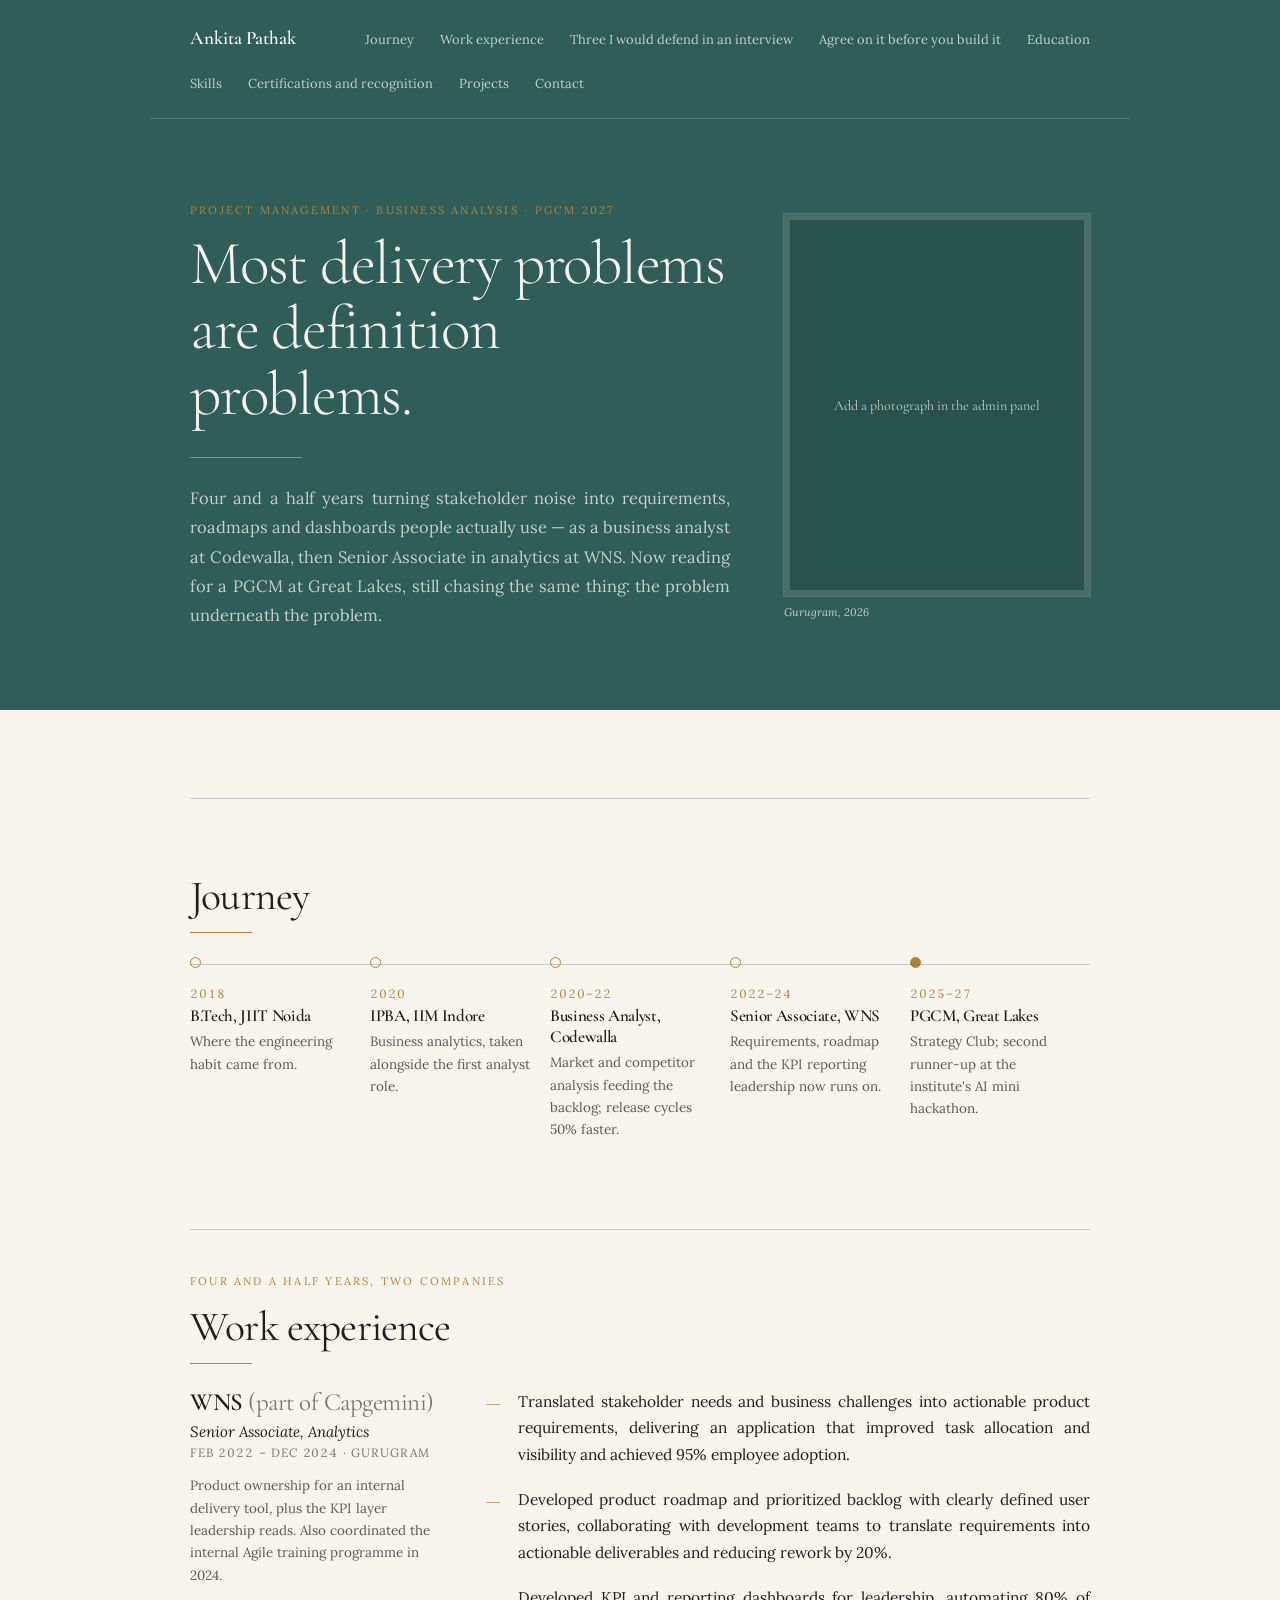
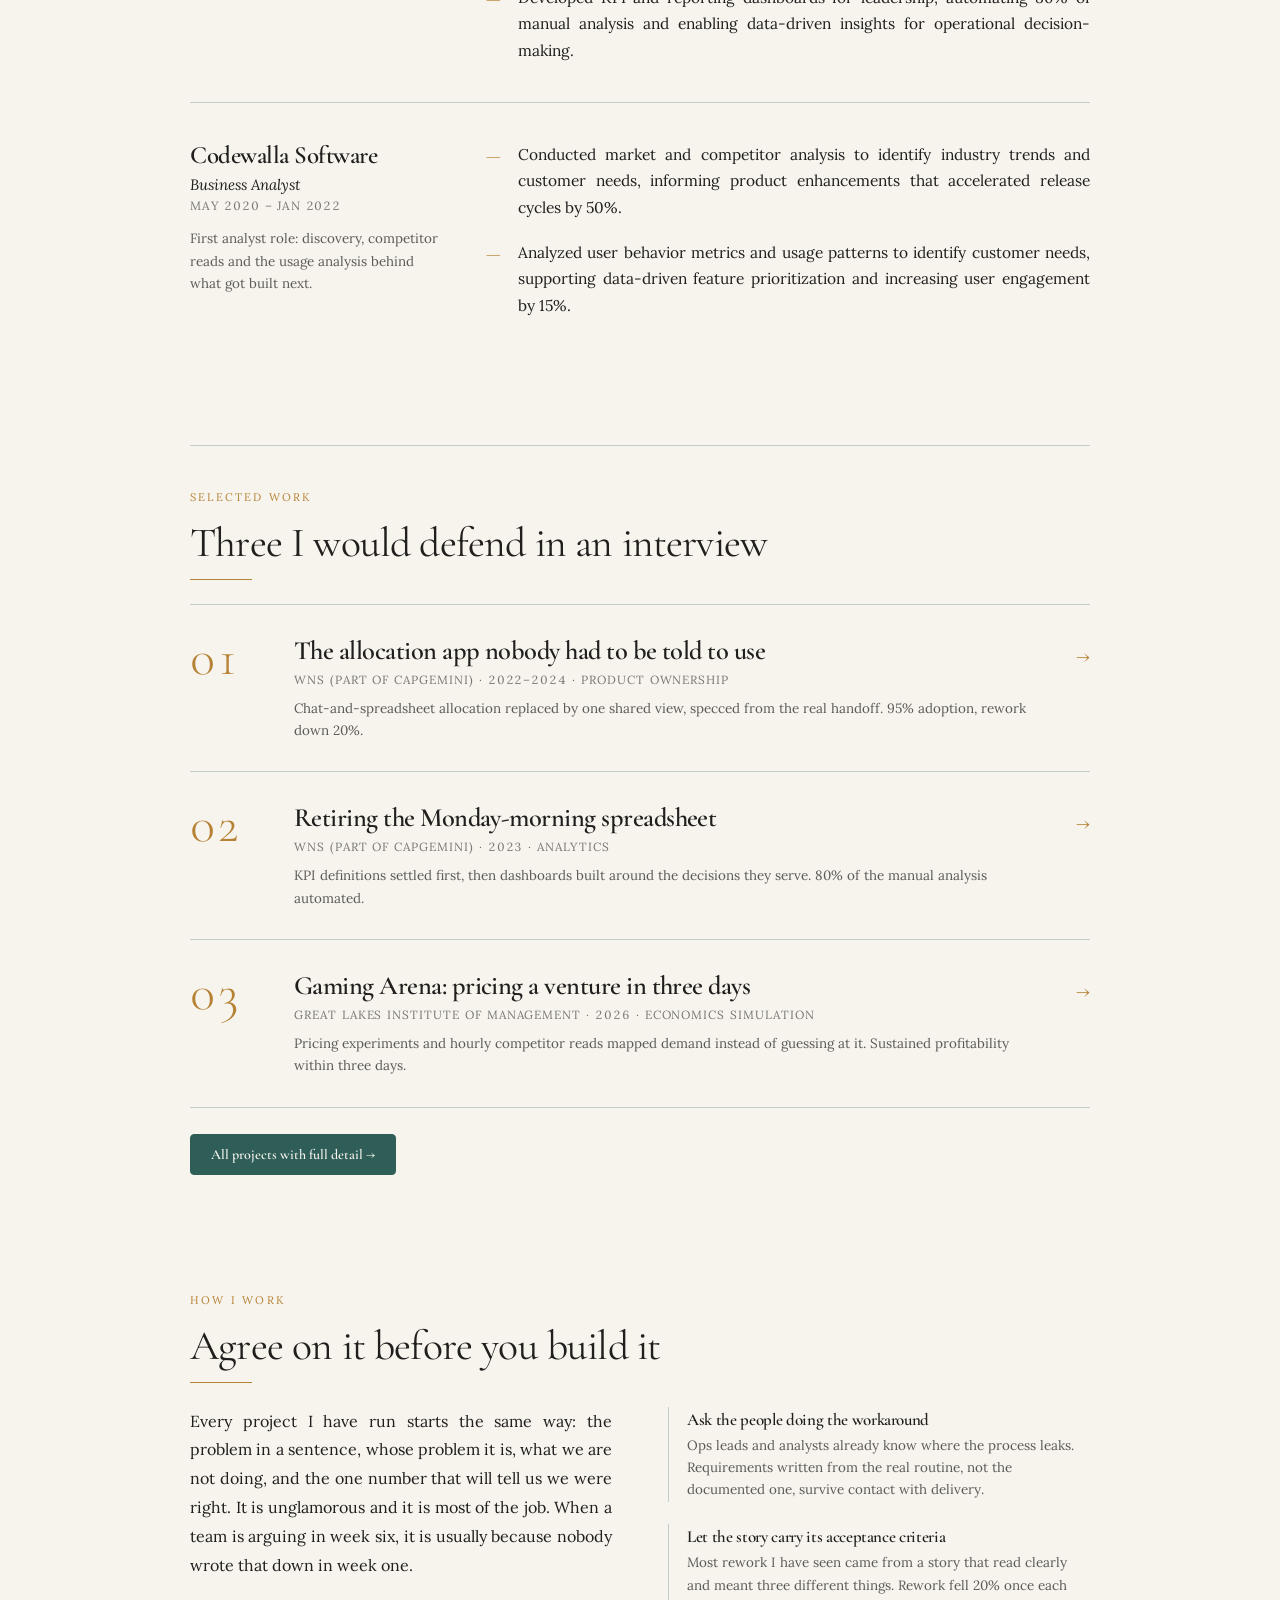
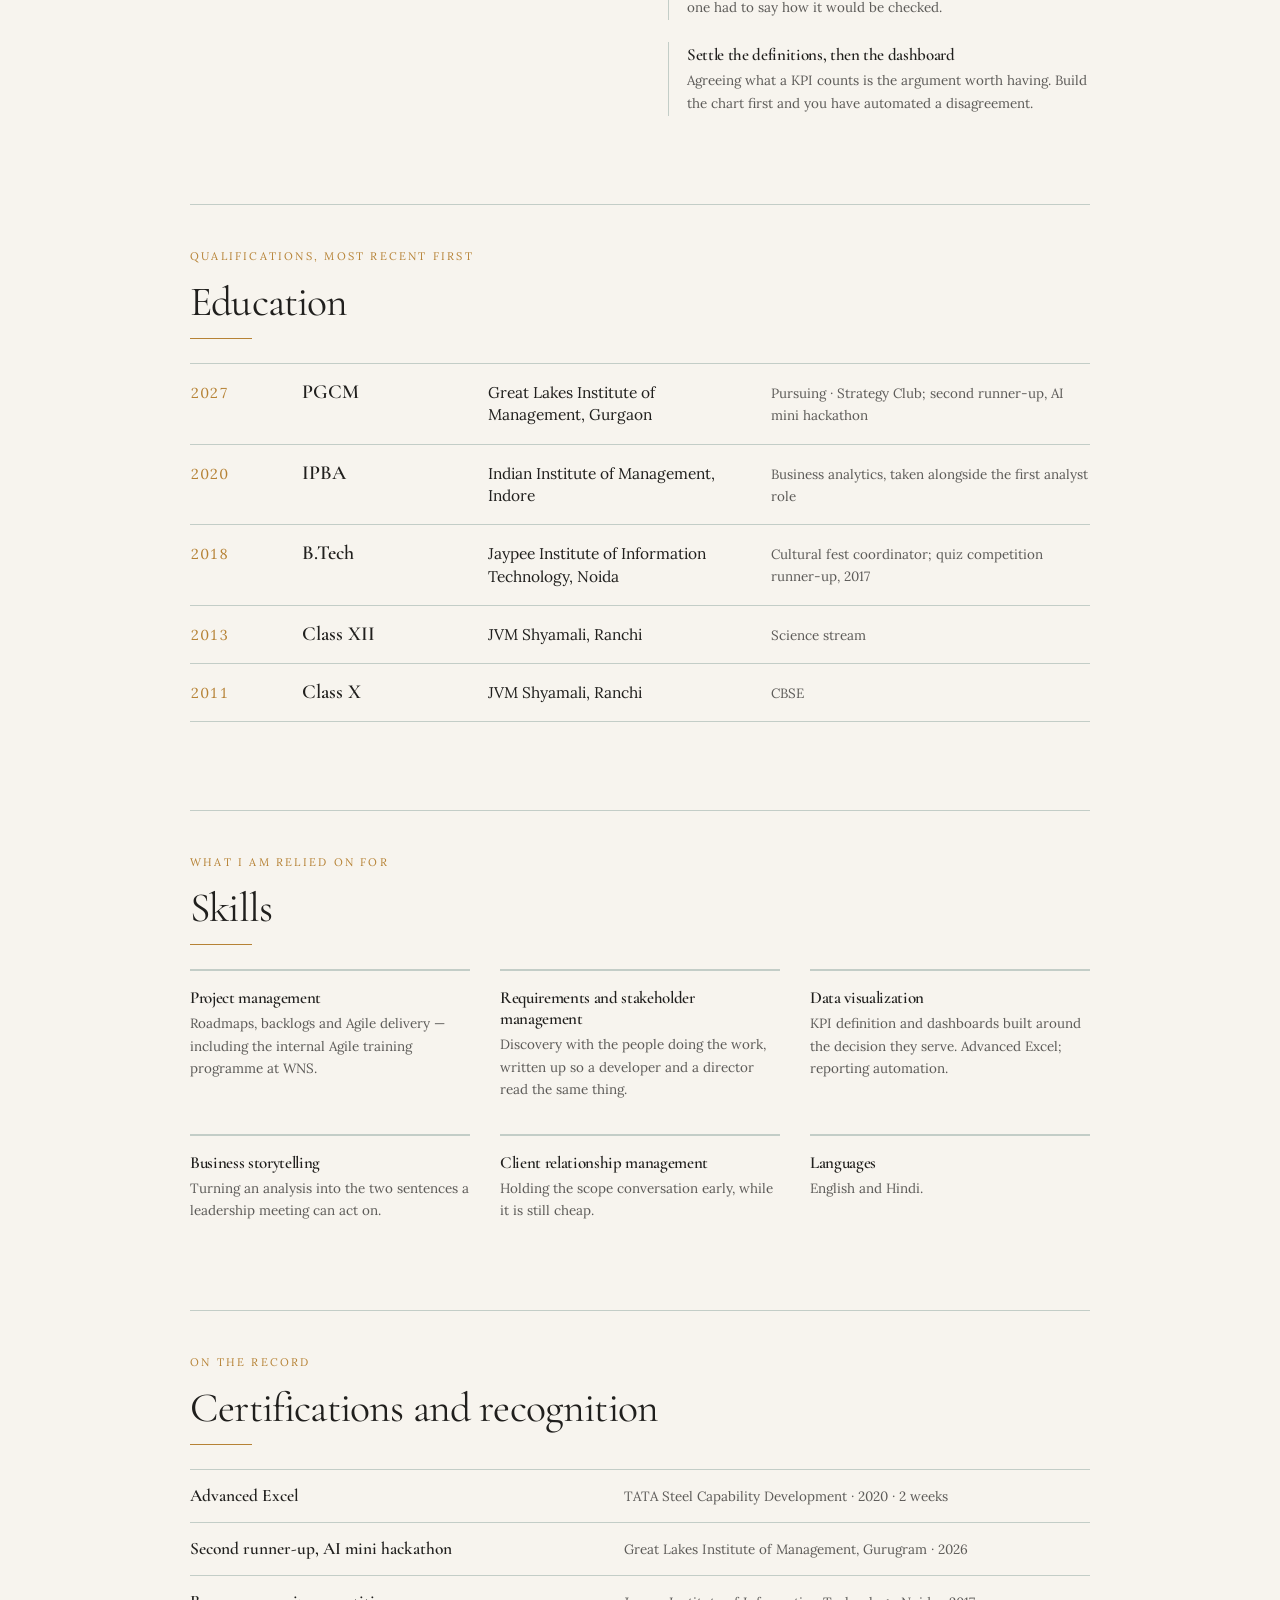
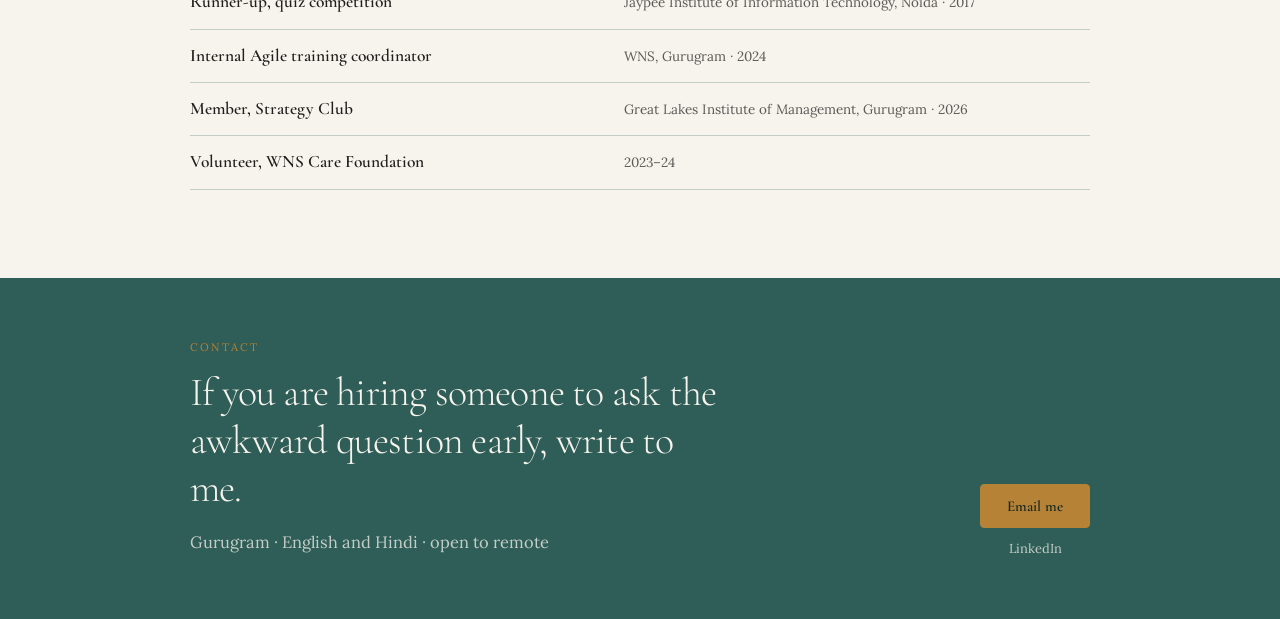
==== commit 6aeed151: "Add files via upload" ====
--- a/index.html
+++ b/index.html
@@ -2,188 +2,22 @@
 <html lang="en">
 <head>
 <meta charset="utf-8">
-<script>
-/* If someone lands on /index.html — typed, bookmarked, or from history —
-   quietly rewrite the address bar to the clean folder URL. No reload,
-   no redirect round-trip, and the page state is untouched. */
-(function () {
-  try {
-    var p = location.pathname;
-    if (/\/index\.html$/i.test(p)) {
-      history.replaceState(null, '', p.slice(0, -10) + location.search + location.hash);
-    }
-  } catch (e) { /* older browsers just keep the long URL */ }
-})();
-</script>
-
 <meta name="viewport" content="width=device-width, initial-scale=1">
-<title>Portfolio</title>
-<meta name="description" content="Portfolio, journey and selected work.">
-<meta name="theme-color" content="#F4F3EF">
-<meta property="og:type" content="website">
-<meta property="og:title" content="Portfolio">
+<title>Ankita Pathak — Portfolio</title>
+<meta name="description" content="Portfolio — project management, business analysis and selected work.">
 <link rel="preconnect" href="https://fonts.googleapis.com">
 <link rel="preconnect" href="https://fonts.gstatic.com" crossorigin>
-<link href="https://fonts.googleapis.com/css2?family=Archivo:wght@500;600;700&family=Inter:wght@400;500;600&family=IBM+Plex+Mono:wght@400;500&display=swap" rel="stylesheet">
-<link rel="stylesheet" href="site.css?v=12">
+<link rel="stylesheet" href="https://fonts.googleapis.com/css2?family=Cormorant+Garamond:ital,wght@0,300;0,400;0,600;1,400&family=Lora:ital,wght@0,400;0,600;1,400&family=Playfair+Display:wght@400;600&family=EB+Garamond:ital,wght@0,400;0,600;1,400&family=Libre+Baskerville:ital,wght@0,400;0,700;1,400&family=Source+Serif+4:ital,opsz,wght@0,8..60,400;0,8..60,600;1,8..60,400&display=swap">
+<link rel="stylesheet" href="style.css">
 </head>
-<body data-page="home" data-root="">
-
-<a class="skip-link" href="#main">Skip to content</a>
-
-<header class="nav" id="nav">
-  <div class="shell nav__inner">
-        <a class="nav__brand" id="brand" href="./">Portfolio</a>
-    <div class="nav__right">
-      <nav class="nav__links" id="navLinks">
-        <a href="#journey">Journey</a>
-        <a href="#work">Work</a>
-        <a href="projects.html">Projects</a>
-        <a href="#skills">Skills</a>
-        <a class="btn btn--primary btn--sm" href="#contact">Contact</a>
-      </nav>
-      <button class="theme-toggle" id="themeToggle" aria-label="Toggle dark mode"></button>
-      <button class="nav__toggle" id="navToggle" aria-label="Menu" aria-expanded="false"></button>
-    </div>
-  </div>
-</header>
-
-<main id="main">
-
-  <section class="hero">
-    <span class="hero__wash hero__wash--a" aria-hidden="true"></span>
-    <span class="hero__wash hero__wash--b" aria-hidden="true"></span>
-    <div class="shell">
-      <div class="hero__grid">
-        <div>
-          <span class="pill" id="heroBadge"></span>
-          <h1 id="heroHeadline" style="margin-top:1.25rem"></h1>
-          <p class="lede" id="heroLede" style="margin-top:1.25rem"></p>
-          <div class="hero__actions" id="heroActions"></div>
-        </div>
-        <div class="portrait" id="portrait"></div>
-      </div>
-    </div>
-  </section>
-
-  <section class="band band--lav roadmap" id="journey">
-    <div class="shell">
-      <div class="band__head reveal">
-        <p class="eyebrow">Education and roles on one rail</p>
-        <h2>Journey roadmap</h2>
-      </div>
-    </div>
-    <div class="shell">
-      <div class="snake" id="roadmapWrap">
-        <div class="snake__grid snake__row--top" id="snakeTop"></div>
-        <div class="snake__rail" id="snakeRail"></div>
-        <div class="snake__grid snake__row--bottom" id="snakeBottom"></div>
-        <div class="snake__vertical" id="snakeVertical"></div>
-      </div>
-    </div>
-  </section>
-
-  <section class="band band--cream" id="work">
-    <div class="shell">
-      <div class="band__head reveal">
-        <h2>Experience</h2>
-      </div>
-      <div class="grid grid--2 stagger" id="jobsGrid"></div>
-    </div>
-  </section>
-
-  <section class="band band--card" id="education">
-    <div class="shell">
-      <div class="band__head reveal">
-        <h2>Education</h2>
-      </div>
-      <div class="grid grid--2 stagger" id="eduGrid"></div>
-    </div>
-  </section>
-
-  <section class="band band--cream" id="projects">
-    <div class="shell">
-      <div class="band__head band__head--split reveal">
-        <div>
-          <p class="eyebrow">Things I have built</p>
-          <h2>Featured projects</h2>
-        </div>
-        <a class="textlink" href="projects.html">All projects
-          <svg class="ic" viewBox="0 0 24 24" fill="none" stroke="currentColor" stroke-width="1.7"
-               stroke-linecap="round" stroke-linejoin="round" aria-hidden="true">
-            <path d="M5 12h14"/><path d="m13 6 6 6-6 6"/>
-          </svg>
-        </a>
-      </div>
-      <div class="grid grid--3 stagger" id="projectsGrid"></div>
-    </div>
-  </section>
-
-  <section class="band band--lav" id="certificates">
-    <div class="shell">
-      <div class="band__head reveal">
-        <h2>Certificates</h2>
-      </div>
-      <div class="grid grid--3 stagger" id="certGrid"></div>
-    </div>
-  </section>
-
-  <section class="band band--card" id="skills">
-    <div class="shell">
-      <div class="band__head reveal">
-        <h2>Skills</h2>
-      </div>
-      <div id="skillsWrap"></div>
-      <p class="skills__key" id="skillsKey"></p>
-    </div>
-  </section>
-
-  <section class="band contact" id="contact">
-    <span class="hero__wash hero__wash--b" aria-hidden="true" style="left:auto;right:-140px;bottom:-200px"></span>
-    <div class="shell">
-      <div class="contact__grid">
-        <div class="reveal">
-          <p class="eyebrow">Contact</p>
-          <h2 id="contactHeading"></h2>
-          <p class="lede" id="contactBlurb" style="margin-top:1rem"></p>
-          <div class="contact__direct" id="contactDirect"></div>
-        </div>
-        <div class="contact__card reveal">
-          <p style="font-size:1.0625rem;color:var(--ink);margin:0">Reach out via email or LinkedIn.</p>
-          <div class="contact__actions" id="contactActions"></div>
-          <p class="contact__fallback" id="contactFallback"></p>
-
-          <form class="form hide" id="contactForm" novalidate>
-            <div class="field">
-              <label for="cName">Your name</label>
-              <input type="text" id="cName" name="name" autocomplete="name" required>
-            </div>
-            <div class="field">
-              <label for="cEmail">Email</label>
-              <input type="email" id="cEmail" name="email" autocomplete="email" required>
-            </div>
-            <div class="field">
-              <label for="cMessage">Message</label>
-              <textarea id="cMessage" name="message" required></textarea>
-            </div>
-            <button class="btn btn--primary" id="formSubmit" type="submit">Send message</button>
-            <p class="form__note" id="formNote"></p>
-            <p class="form__status" id="formStatus" role="status" aria-live="polite"></p>
-          </form>
-        </div>
-      </div>
-    </div>
-  </section>
-
-</main>
-
-<footer class="footer">
-  <div class="shell footer__inner">
-    <span class="footer__copy">&copy; <span id="footYear"></span> <span id="footName"></span></span>
-    <div class="social" id="social"></div>
-  </div>
-</footer>
-
-<script src="site.js?v=12"></script>
+<body>
+<div class="progress"></div>
+<div id="root"></div>
+<script src="render.js"></script>
+<script>
+Portfolio.loadContent()
+  .then(c => Portfolio.renderHome(c, document.getElementById('root')))
+  .catch(e => { document.getElementById('root').innerHTML = '<p style="padding:40px;font-family:Georgia,serif">Could not load content.json — ' + e.message + '</p>'; });
+</script>
 </body>
 </html>
--- a/style.css
+++ b/style.css
@@ -0,0 +1,201 @@
+:root {
+  --band: #2f5d57;
+  --band-dark: #142823;
+  --accent: #b68235;
+  --accent-soft: rgba(182,130,53,0.07);
+  --bg: #f7f4ee;
+  --ink: #201f1d;
+  --ink-60: rgba(32,31,29,0.6);
+  --ink-70: rgba(32,31,29,0.72);
+  --rule: rgba(47,93,87,0.26);
+  --paper-70: rgba(247,244,238,0.75);
+  --paper-16: rgba(247,244,238,0.16);
+  --fh: 'Cormorant Garamond', Georgia, serif;
+  --fb: 'Lora', Georgia, serif;
+  --base: 16px;
+  --gap: 88px;
+}
+* { box-sizing: border-box; }
+html { scroll-behavior: smooth; }
+body { margin: 0; background: var(--bg); color: var(--ink); font-family: var(--fb); font-size: var(--base); }
+img { display: block; max-width: 100%; }
+h1, h2, h3 { font-family: var(--fh); letter-spacing: -0.02em; margin: 0; }
+p { margin: 0; }
+a { color: var(--accent); text-underline-offset: 3px; transition: color .22s ease; }
+::selection { background: rgba(182,130,53,0.3); }
+:focus-visible { outline: 2px solid var(--accent); outline-offset: 2px; }
+
+.progress { position: fixed; top: 0; left: 0; height: 2px; width: 0; background: var(--accent); z-index: 60; transition: width .1s linear; }
+.wrap { max-width: 980px; margin: 0 auto; padding: 0 40px; }
+
+/* bands */
+.band { background: var(--band); color: var(--bg); }
+.band .nav { display: flex; align-items: baseline; gap: 26px; padding: 26px 40px; border-bottom: 1px solid var(--paper-16); flex-wrap: wrap; }
+.band .nav .brand { font-family: var(--fh); font-weight: 600; font-size: 1.19rem; margin-right: auto; color: var(--bg); text-decoration: none; }
+.band .nav a { font-size: .81rem; color: var(--paper-70); text-decoration: none; position: relative; }
+.band .nav a::after { content: ""; position: absolute; left: 0; right: 0; bottom: -4px; height: 1px; background: var(--accent); transform: scaleX(0); transform-origin: left; transition: transform .28s ease; }
+.band .nav a:hover { color: var(--accent); }
+.band .nav a:hover::after { transform: scaleX(1); }
+.band .nav a.here { color: var(--accent); }
+
+.hero { display: grid; grid-template-columns: 1.5fr .85fr; gap: 54px; align-items: center; padding: 84px 40px 80px; }
+.hero.nophoto { grid-template-columns: 1fr; }
+.hero h1 { font-weight: 300; font-size: 3.85rem; line-height: 1.06; max-width: 24ch; margin: 0 0 30px; animation: fadeUp 1s ease both; }
+.page-head { padding: 62px 40px 56px; }
+.page-head h1 { font-weight: 300; font-size: 3.2rem; line-height: 1.08; max-width: 26ch; margin: 0 0 22px; }
+.kicker { font-size: .69rem; letter-spacing: .2em; text-transform: uppercase; color: var(--accent); margin: 0 0 14px; }
+.kicker.on-band { color: var(--accent); }
+.lede { max-width: 58ch; font-size: 1.03rem; line-height: 1.78; color: var(--paper-70); text-align: justify; hyphens: auto; }
+.rule-in { height: 1px; width: 112px; background: var(--accent); margin: 0 0 26px; transform-origin: left; animation: ruleIn 1s ease .4s both; }
+.hero-plate { margin: 0; }
+.hero-plate img, .hero-plate .plate-empty { border: 6px solid var(--paper-16); outline: 1px solid var(--paper-16); aspect-ratio: 4/5; object-fit: cover; width: 100%; animation: floatPlate 5s ease-in-out 1.5s infinite alternate; }
+.hero-plate figcaption { font-size: .69rem; margin-top: 9px; color: var(--paper-70); font-style: italic; }
+.plate-empty { display: grid; place-items: center; text-align: center; padding: 20px; background: rgba(0,0,0,.12); font-family: var(--fh); font-size: .88rem; color: var(--paper-70); }
+.plate-empty.small { font-size: .75rem; }
+.stats { display: flex; gap: 34px; margin-top: 32px; }
+.stats .sv { font-family: var(--fh); font-weight: 300; font-size: 2.35rem; line-height: 1; color: var(--accent); font-feature-settings: 'tnum'; }
+.stats .sl { font-size: .78rem; letter-spacing: .06em; text-transform: uppercase; color: var(--paper-70); margin-top: 2px; }
+
+/* sections */
+.sec { max-width: 980px; margin: var(--gap) auto 0; padding: 0 40px; }
+.sec > .wrap { padding: 0; max-width: none; border-top: 1px solid var(--rule); padding-top: 44px; }
+.sec.norule > .wrap { border-top: 0; padding-top: 30px; }
+.sec-head { position: relative; margin-bottom: 36px; }
+.sec-head h2 { font-weight: 400; font-size: 2.6rem; position: relative; }
+.sec-head h2::after { content: ""; position: absolute; left: 0; bottom: -12px; width: 62px; height: 1px; background: var(--accent); transform: scaleX(0); transform-origin: left; transition: transform .7s cubic-bezier(.2,.8,.2,1); }
+.sec.lit .sec-head h2::after { transform: scaleX(1); }
+.note { font-size: .84rem; line-height: 1.66; color: var(--ink-70); }
+.muted { color: var(--ink-60); font-weight: 400; }
+.lede-dark { font-size: 1rem; line-height: 1.8; text-align: justify; hyphens: auto; color: var(--ink); }
+
+/* reveal */
+.reveal { opacity: 0; transform: translateY(20px); transition: opacity .8s cubic-bezier(.2,.7,.2,1), transform .8s cubic-bezier(.2,.7,.2,1); }
+.reveal.in { opacity: 1; transform: none; }
+.no-anim .reveal { opacity: 1; transform: none; transition: none; }
+.no-anim .hero-plate img, .no-anim .hero-plate .plate-empty, .no-anim .rule-in, .no-anim .rail-line { animation: none; }
+
+/* journey rail */
+.rail { display: grid; grid-template-columns: repeat(5, 1fr); position: relative; }
+.rail-line { position: absolute; left: 0; right: 0; top: 7px; height: 1px; background: var(--rule); transform-origin: left; animation: ruleIn 1.5s cubic-bezier(.3,.9,.2,1) both; }
+.rail-item { padding-right: 18px; }
+.rail-item .dot { display: block; width: 11px; height: 11px; border-radius: 50%; border: 1px solid var(--accent); background: var(--bg); margin-bottom: 18px; }
+.rail-item:last-child .dot { background: var(--accent); }
+.rail-item .year { font-size: .75rem; font-feature-settings: 'tnum'; color: var(--accent); letter-spacing: .08em; margin-bottom: 4px; }
+.rail-item h3 { font-weight: 600; font-size: 1.06rem; margin-bottom: 4px; }
+
+/* experience */
+.exp { display: grid; grid-template-columns: 250px 1fr; gap: 46px; padding-bottom: 38px; }
+.exp.topline { border-top: 1px solid var(--rule); padding-top: 38px; }
+.exp h3 { font-weight: 600; font-size: 1.56rem; line-height: 1.15; margin-bottom: 6px; }
+.exp .role { font-size: .94rem; font-style: italic; margin-bottom: 4px; }
+.exp .period { font-size: .75rem; letter-spacing: .07em; text-transform: uppercase; color: var(--ink-60); margin-bottom: 14px; font-feature-settings: 'tnum'; }
+.exp ul { margin: 0; padding: 0; list-style: none; display: flex; flex-direction: column; gap: 18px; }
+.exp li { display: grid; grid-template-columns: 20px 1fr; gap: 12px; font-size: .97rem; line-height: 1.72; text-align: justify; hyphens: auto; }
+.exp .dash { color: var(--accent); font-family: var(--fh); font-size: 1.1rem; transition: transform .25s ease; }
+.exp li:hover .dash { transform: translateX(4px); }
+
+/* project rows */
+.rows { display: flex; flex-direction: column; }
+.row { display: grid; grid-template-columns: 76px 1fr auto; gap: 28px; align-items: start; padding: 30px 0; border-top: 1px solid var(--rule); text-decoration: none; color: inherit; transition: background .26s ease, padding-left .26s ease; }
+.row:last-of-type { border-bottom: 1px solid var(--rule); }
+.row:hover { background: var(--accent-soft); padding-left: 10px; }
+.row .num, .card .num { font-family: var(--fh); font-weight: 300; font-size: 3.2rem; line-height: .9; color: var(--accent); font-feature-settings: 'tnum'; }
+.row h3 { font-weight: 600; font-size: 1.65rem; margin-bottom: 5px; }
+.row .period, .card .period { font-size: .74rem; letter-spacing: .08em; text-transform: uppercase; color: var(--ink-60); margin: 0 0 10px; font-feature-settings: 'tnum'; }
+.row .arrow { font-family: var(--fh); font-size: 1.35rem; color: var(--accent); padding-top: 8px; transition: transform .26s ease; }
+.row:hover .arrow { transform: translateX(6px); }
+.btn-band { display: inline-block; margin-top: 26px; font-family: var(--fh); font-weight: 600; font-size: .88rem; color: var(--bg); background: var(--band); border: 1px solid var(--band); border-radius: 4px; padding: 11px 20px; text-decoration: none; transition: transform .25s ease, opacity .25s ease; }
+.btn-band:hover { transform: translateY(-2px); color: var(--bg); opacity: .9; }
+
+/* practice */
+.two { display: grid; grid-template-columns: 1fr 1fr; gap: 56px; }
+.two-even { display: grid; grid-template-columns: 1fr 1fr; gap: 32px; }
+.stack { display: flex; flex-direction: column; gap: 22px; }
+.edged { border-left: 1px solid var(--rule); padding: 2px 0 2px 18px; transition: border-color .25s ease, padding-left .25s ease; }
+.edged:hover { border-color: var(--accent); padding-left: 22px; }
+.edged h3, .edged-top h3, .skill h3 { font-weight: 600; font-size: 1.06rem; margin-bottom: 4px; }
+.edged-top { border-top: 1px solid var(--rule); padding-top: 16px; }
+
+/* education + certifications tables */
+.table { display: flex; flex-direction: column; }
+.edu { display: grid; grid-template-columns: 84px 158px minmax(0,1fr) minmax(0,1.25fr); gap: 28px; align-items: baseline; padding: 17px 0; border-top: 1px solid var(--rule); transition: background .25s ease; }
+.edu:last-child, .cert:last-child { border-bottom: 1px solid var(--rule); }
+.edu:hover, .cert:hover { background: var(--accent-soft); }
+.edu .year { font-size: .9rem; font-feature-settings: 'tnum'; color: var(--accent); letter-spacing: .04em; }
+.edu .degree { font-family: var(--fh); font-weight: 600; font-size: 1.25rem; line-height: 1.1; }
+.edu .inst { font-size: .97rem; line-height: 1.45; }
+.cert { display: grid; grid-template-columns: minmax(0,1fr) minmax(0,1.15fr); gap: 28px; align-items: baseline; padding: 15px 0; border-top: 1px solid var(--rule); transition: background .25s ease; }
+.cert .ct { font-family: var(--fh); font-weight: 600; font-size: 1.09rem; }
+
+/* skills */
+.grid3 { display: grid; grid-template-columns: repeat(3, minmax(0,1fr)); gap: 34px 30px; }
+.skill { border-top: 2px solid var(--rule); padding-top: 16px; transition: border-color .3s ease; }
+.skill:hover { border-color: var(--accent); }
+
+/* project index cards */
+.cards { display: flex; flex-direction: column; }
+.card { display: grid; grid-template-columns: 88px 1fr 210px; gap: 30px; align-items: center; padding: 30px 0; border-top: 1px solid var(--rule); text-decoration: none; color: inherit; transition: background .25s ease; }
+.card:last-child { border-bottom: 1px solid var(--rule); }
+.card:hover { background: var(--accent-soft); }
+.card h2 { font-weight: 600; font-size: 1.75rem; margin-bottom: 5px; }
+.card .cover { aspect-ratio: 16/10; border: 5px solid rgba(0,0,0,.06); outline: 1px solid var(--rule); background: rgba(0,0,0,.05); }
+.card .cover img { width: 100%; height: 100%; object-fit: cover; }
+.card .cover .plate-empty { height: 100%; color: var(--ink-60); }
+
+/* deck viewer */
+.deck-head { display: flex; align-items: flex-end; justify-content: space-between; gap: 24px; margin-bottom: 18px; }
+.deck-head h2 { font-weight: 400; font-size: 2rem; }
+.deck-nav { display: flex; gap: 10px; }
+.deck-nav button { font-family: var(--fh); font-size: 1.13rem; width: 42px; height: 42px; border-radius: 4px; border: 1px solid var(--rule); background: transparent; color: var(--band); cursor: pointer; transition: background .2s ease; }
+.deck-nav button:hover { background: var(--accent-soft); }
+.deck { position: relative; aspect-ratio: 16/9; border: 6px solid rgba(0,0,0,.06); outline: 1px solid var(--rule); background: rgba(0,0,0,.05); overflow: hidden; }
+.deck .slide { position: absolute; inset: 0; width: 100%; height: 100%; object-fit: contain; opacity: 0; transition: opacity .35s ease; }
+.deck .slide.on { opacity: 1; }
+.deck .edge { position: absolute; top: 0; bottom: 0; width: 14%; border: 0; background: transparent; cursor: pointer; }
+.deck .edge.left { left: 0; cursor: w-resize; }
+.deck .edge.right { right: 0; cursor: e-resize; }
+.deck-foot { display: flex; align-items: center; justify-content: space-between; gap: 20px; margin-top: 12px; }
+.dots { display: flex; gap: 7px; }
+.dots button { width: 26px; height: 3px; border: 0; padding: 0; cursor: pointer; background: var(--rule); transition: background .25s ease; }
+.dots button.on { background: var(--accent); }
+
+/* project detail */
+.detail { display: grid; grid-template-columns: 186px 1fr; gap: 40px; row-gap: 34px; align-items: start; }
+.detail .dl { font-family: var(--fh); font-weight: 600; font-size: .81rem; letter-spacing: .1em; text-transform: uppercase; color: var(--ink-60); margin-top: 4px; }
+.detail .dt { max-width: 66ch; display: flex; flex-direction: column; gap: 15px; font-size: 1.03rem; line-height: 1.8; text-align: justify; hyphens: auto; }
+.res { display: grid; grid-template-columns: 1fr 1fr; gap: 26px; }
+.res > div { border-top: 1px solid var(--accent); padding-top: 12px; }
+.res .rv { font-family: var(--fh); font-weight: 300; font-size: 2.5rem; line-height: 1; font-feature-settings: 'tnum'; }
+.files { display: grid; grid-template-columns: repeat(3, 1fr); gap: 20px; }
+.file { display: flex; flex-direction: column; gap: 8px; padding: 22px; border: 1px solid var(--rule); border-radius: 4px; text-decoration: none; color: inherit; transition: background .25s ease, transform .25s ease; }
+.file:hover { background: var(--accent-soft); transform: translateY(-2px); }
+.file .ft { font-family: var(--fh); font-weight: 600; font-size: 1.25rem; }
+
+/* contact band */
+.contact { margin-top: var(--gap); }
+.contact .wrap { padding: 62px 40px; display: grid; grid-template-columns: 1fr auto; gap: 48px; align-items: end; }
+.contact h2 { font-weight: 300; font-size: 2.5rem; max-width: 28ch; margin-bottom: 16px; }
+.cta { display: flex; flex-direction: column; gap: 12px; }
+.cta.row-cta { flex-direction: row; }
+.btn-gold { font-family: var(--fh); font-weight: 600; font-size: .94rem; color: var(--band-dark); background: var(--accent); border: 1px solid var(--accent); border-radius: 4px; padding: 12px 26px; text-decoration: none; text-align: center; white-space: nowrap; transition: transform .25s ease, filter .25s ease; }
+.btn-gold:hover { transform: translateY(-2px); filter: brightness(1.08); color: var(--band-dark); }
+.btn-outline { font-family: var(--fh); font-weight: 600; font-size: .94rem; color: var(--paper-70); border: 1px solid var(--paper-16); border-radius: 4px; padding: 12px 26px; text-decoration: none; text-align: center; white-space: nowrap; transition: border-color .25s ease, color .25s ease; }
+.btn-outline:hover { border-color: var(--accent); color: var(--accent); }
+.link-quiet { font-size: .81rem; color: var(--paper-70); text-align: center; text-decoration: none; }
+.link-quiet:hover { color: var(--accent); }
+
+@keyframes fadeUp { from { opacity: 0; transform: translateY(22px); } to { opacity: 1; transform: none; } }
+@keyframes ruleIn { from { transform: scaleX(0); } to { transform: scaleX(1); } }
+@keyframes floatPlate { from { transform: translateY(0); } to { transform: translateY(-7px); } }
+
+@media (max-width: 860px) {
+  .hero, .two, .two-even, .exp, .detail, .contact .wrap { grid-template-columns: 1fr; gap: 28px; }
+  .hero h1 { font-size: 2.6rem; }
+  .rail { grid-template-columns: 1fr; gap: 22px; }
+  .rail-line { display: none; }
+  .grid3, .files { grid-template-columns: 1fr; }
+  .row, .card { grid-template-columns: 56px 1fr; }
+  .row .arrow, .card .cover { display: none; }
+  .edu, .cert { grid-template-columns: 70px 1fr; }
+  .cta.row-cta { flex-direction: column; }
+}
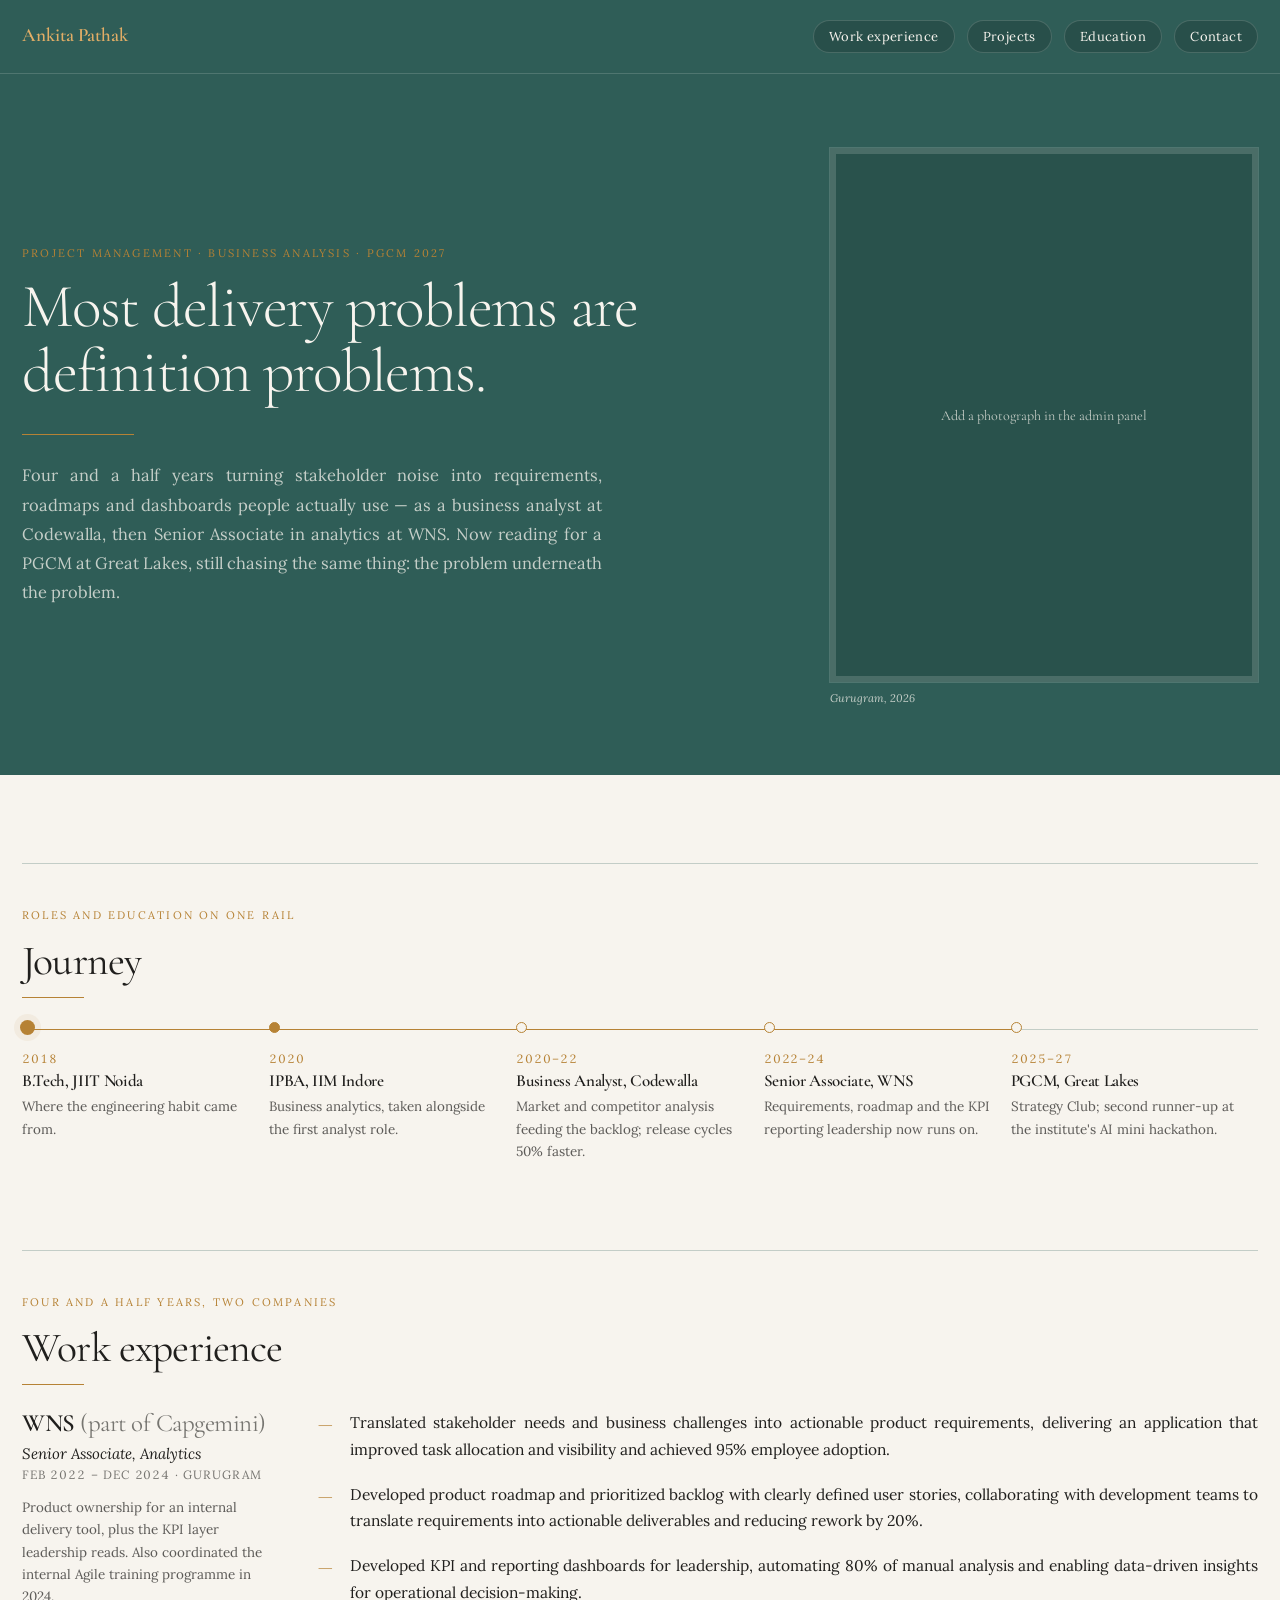
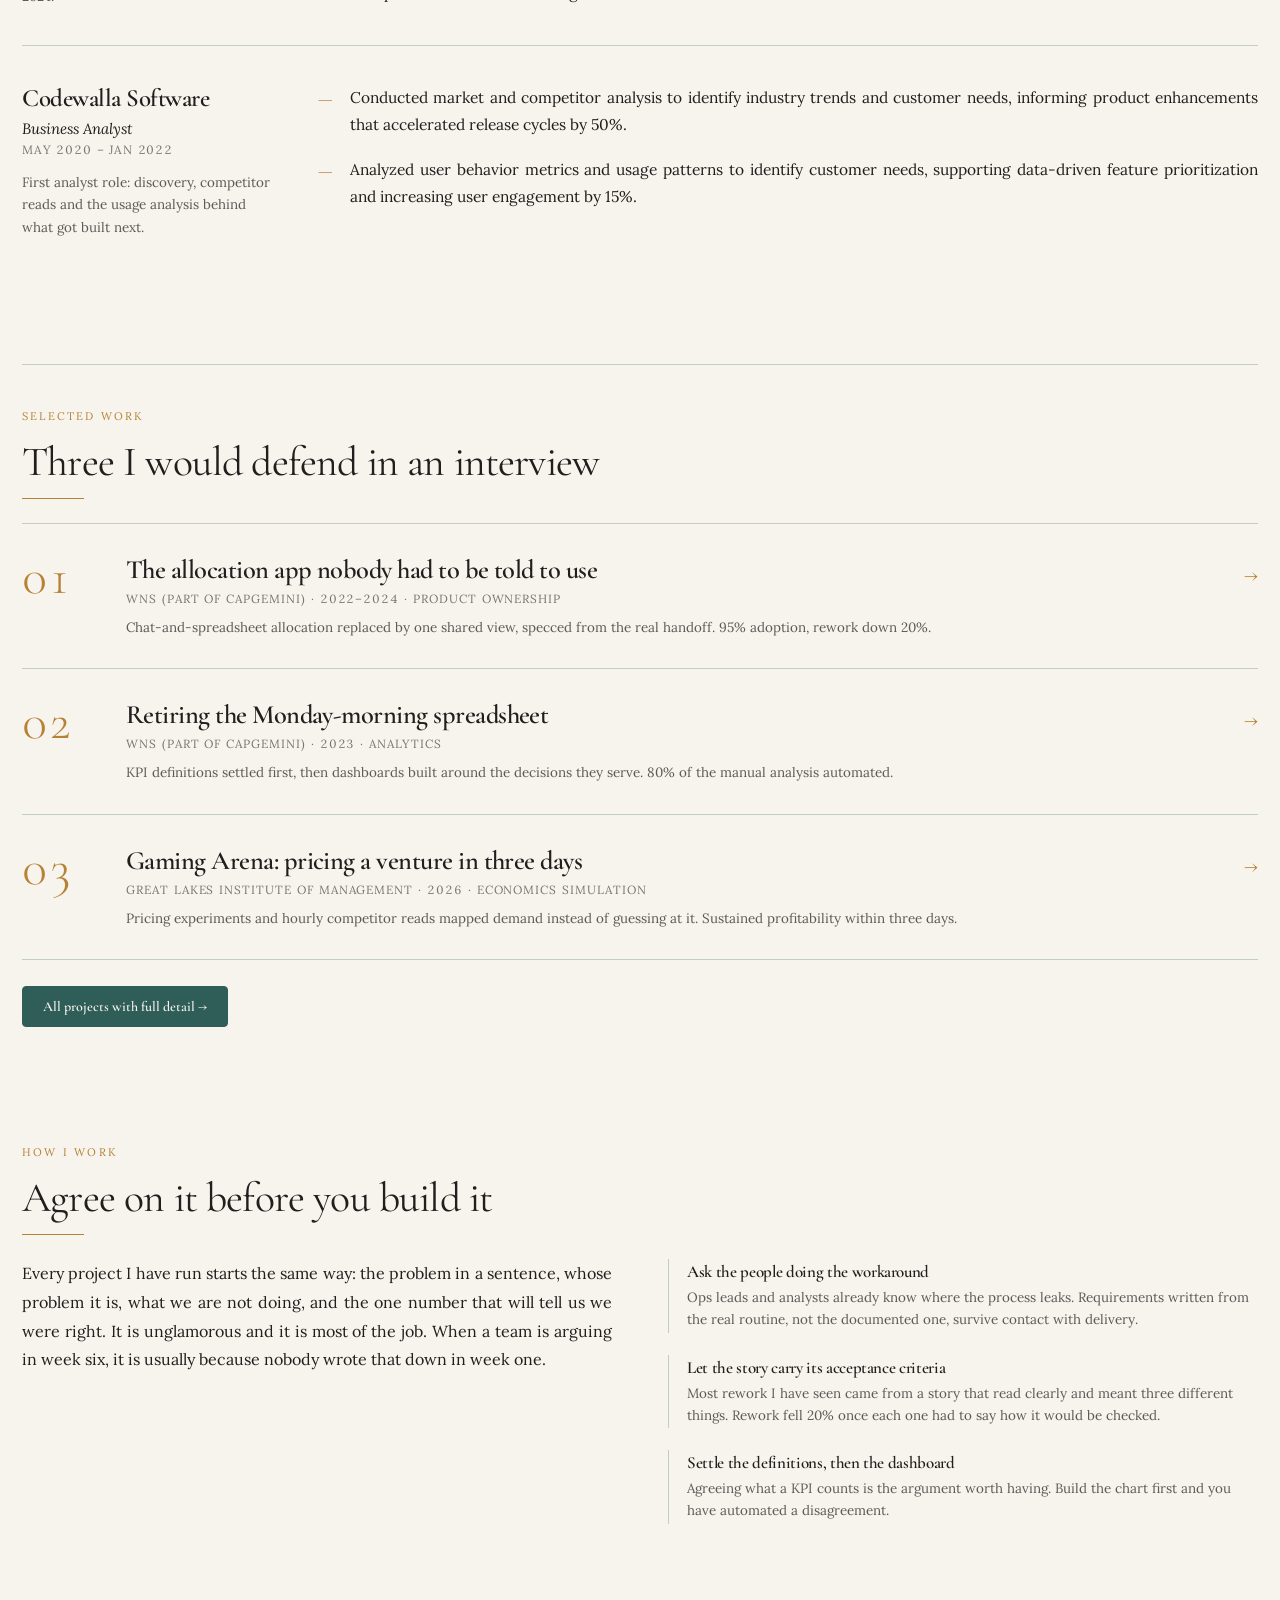
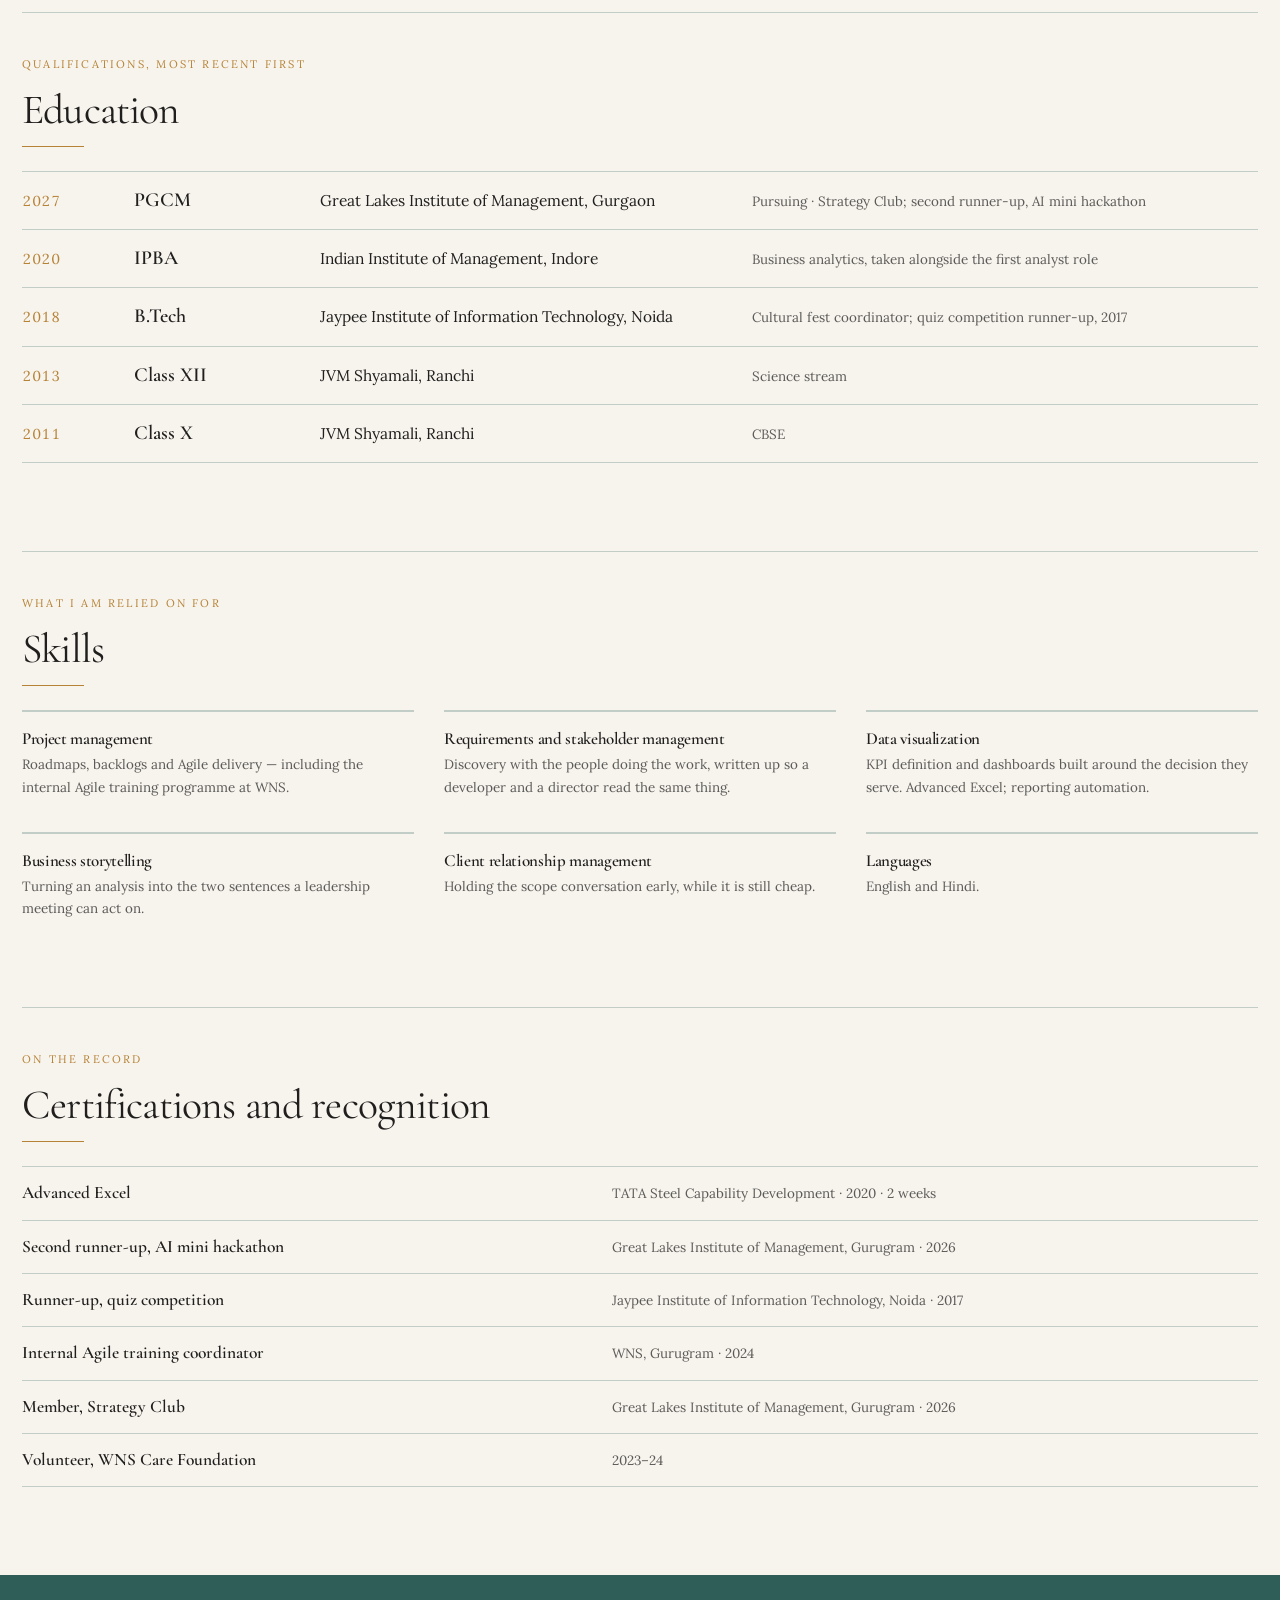
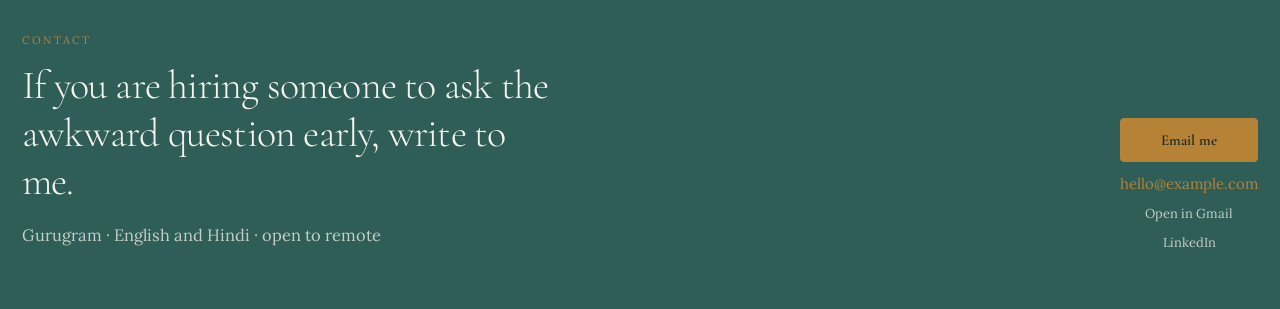
==== commit e4917894: "Add files via upload" ====
--- a/index.html
+++ b/index.html
@@ -8,12 +8,12 @@
 <link rel="preconnect" href="https://fonts.googleapis.com">
 <link rel="preconnect" href="https://fonts.gstatic.com" crossorigin>
 <link rel="stylesheet" href="https://fonts.googleapis.com/css2?family=Cormorant+Garamond:ital,wght@0,300;0,400;0,600;1,400&family=Lora:ital,wght@0,400;0,600;1,400&family=Playfair+Display:wght@400;600&family=EB+Garamond:ital,wght@0,400;0,600;1,400&family=Libre+Baskerville:ital,wght@0,400;0,700;1,400&family=Source+Serif+4:ital,opsz,wght@0,8..60,400;0,8..60,600;1,8..60,400&display=swap">
-<link rel="stylesheet" href="style.css">
+<link rel="stylesheet" href="style.css?v=mthcu0b2">
 </head>
 <body>
 <div class="progress"></div>
 <div id="root"></div>
-<script src="render.js"></script>
+<script src="render.js?v=mthcu0b2"></script>
 <script>
 Portfolio.loadContent()
   .then(c => Portfolio.renderHome(c, document.getElementById('root')))
--- a/style.css
+++ b/style.css
@@ -1,4 +1,5 @@
 :root {
+  --brand: #e1ad66;
   --band: #2f5d57;
   --band-dark: #142823;
   --accent: #b68235;
@@ -26,22 +27,27 @@
 :focus-visible { outline: 2px solid var(--accent); outline-offset: 2px; }
 
 .progress { position: fixed; top: 0; left: 0; height: 2px; width: 0; background: var(--accent); z-index: 60; transition: width .1s linear; }
-.wrap { max-width: 980px; margin: 0 auto; padding: 0 40px; }
+.wrap { max-width: 1440px; margin: 0 auto; padding: 0 22px; }
 
 /* bands */
 .band { background: var(--band); color: var(--bg); }
-.band .nav { display: flex; align-items: baseline; gap: 26px; padding: 26px 40px; border-bottom: 1px solid var(--paper-16); flex-wrap: wrap; }
-.band .nav .brand { font-family: var(--fh); font-weight: 600; font-size: 1.19rem; margin-right: auto; color: var(--bg); text-decoration: none; }
+.band .nav { display: flex; align-items: baseline; gap: 14px; padding: 20px 22px; border-bottom: 1px solid var(--paper-16); flex-wrap: wrap; }
+.band .nav .brand { font-family: var(--fh); font-weight: 600; font-size: 1.19rem; margin-right: auto; color: var(--brand); text-decoration: none; }
 .band .nav a { font-size: .81rem; color: var(--paper-70); text-decoration: none; position: relative; }
 .band .nav a::after { content: ""; position: absolute; left: 0; right: 0; bottom: -4px; height: 1px; background: var(--accent); transform: scaleX(0); transform-origin: left; transition: transform .28s ease; }
 .band .nav a:hover { color: var(--accent); }
 .band .nav a:hover::after { transform: scaleX(1); }
 .band .nav a.here { color: var(--accent); }
-
-.hero { display: grid; grid-template-columns: 1.5fr .85fr; gap: 54px; align-items: center; padding: 84px 40px 80px; }
+.band .nav .pill-row { display: flex; flex-wrap: wrap; gap: 12px; align-items: center; }
+.band .nav a.pill { white-space: nowrap; padding: 7px 15px; border-radius: 999px; border: 1px solid var(--paper-16); background: rgba(0,0,0,.14); color: var(--bg); letter-spacing: .03em; transition: background .25s ease, border-color .25s ease, transform .25s ease, color .25s ease; }
+.band .nav a.pill::after { display: none; }
+.band .nav a.pill:hover { background: var(--accent); border-color: var(--accent); color: var(--band-dark); transform: translateY(-1px); }
+.band .nav a.pill.here { background: var(--accent); border-color: var(--accent); color: var(--band-dark); }
+
+.hero { display: grid; grid-template-columns: 1.5fr .85fr; gap: 54px; align-items: center; padding: 74px 22px 70px; }
 .hero.nophoto { grid-template-columns: 1fr; }
 .hero h1 { font-weight: 300; font-size: 3.85rem; line-height: 1.06; max-width: 24ch; margin: 0 0 30px; animation: fadeUp 1s ease both; }
-.page-head { padding: 62px 40px 56px; }
+.page-head { padding: 54px 22px 50px; }
 .page-head h1 { font-weight: 300; font-size: 3.2rem; line-height: 1.08; max-width: 26ch; margin: 0 0 22px; }
 .kicker { font-size: .69rem; letter-spacing: .2em; text-transform: uppercase; color: var(--accent); margin: 0 0 14px; }
 .kicker.on-band { color: var(--accent); }
@@ -57,7 +63,7 @@
 .stats .sl { font-size: .78rem; letter-spacing: .06em; text-transform: uppercase; color: var(--paper-70); margin-top: 2px; }
 
 /* sections */
-.sec { max-width: 980px; margin: var(--gap) auto 0; padding: 0 40px; }
+.sec { max-width: 1440px; margin: var(--gap) auto 0; padding: 0 22px; }
 .sec > .wrap { padding: 0; max-width: none; border-top: 1px solid var(--rule); padding-top: 44px; }
 .sec.norule > .wrap { border-top: 0; padding-top: 30px; }
 .sec-head { position: relative; margin-bottom: 36px; }
@@ -72,13 +78,34 @@
 .reveal { opacity: 0; transform: translateY(20px); transition: opacity .8s cubic-bezier(.2,.7,.2,1), transform .8s cubic-bezier(.2,.7,.2,1); }
 .reveal.in { opacity: 1; transform: none; }
 .no-anim .reveal { opacity: 1; transform: none; transition: none; }
-.no-anim .hero-plate img, .no-anim .hero-plate .plate-empty, .no-anim .rule-in, .no-anim .rail-line { animation: none; }
+.no-anim .hero-plate img, .no-anim .hero-plate .plate-empty, .no-anim .rule-in { animation: none; }
+.no-anim .rail-line::before { transform: scaleX(1); transition: none; }
+.no-anim .rail-line::after, .no-anim .rail-item:last-child .dot { animation: none; }
+.no-anim .rail-item .dot { transform: scale(1); transition: none; }
 
 /* journey rail */
 .rail { display: grid; grid-template-columns: repeat(5, 1fr); position: relative; }
-.rail-line { position: absolute; left: 0; right: 0; top: 7px; height: 1px; background: var(--rule); transform-origin: left; animation: ruleIn 1.5s cubic-bezier(.3,.9,.2,1) both; }
+.rail-line { position: absolute; left: 0; right: 0; top: 7px; height: 1px; background: var(--rule); }
+.rail-line::before { content: ""; position: absolute; top: 0; bottom: 0; left: var(--start, 0px); width: var(--travel, 0px); background: var(--accent); transform: scaleX(0); transform-origin: left; transition: transform 2.2s cubic-bezier(.42,.02,.32,1); }
+.sec.lit .rail-line::before { transform: scaleX(1); }
+.rail-marker { position: absolute; width: 15px; height: 15px; margin: -7.5px 0 0 -7.5px; border-radius: 50%; background: var(--accent); box-shadow: 0 0 0 6px var(--accent-soft); z-index: 3; opacity: 0; }
+.rail-marker.run { opacity: 1; transition: left 2.2s cubic-bezier(.42,.02,.32,1); }
+.rail-marker.parked { animation: parkPulse 2.6s ease-in-out infinite; }
+@keyframes parkPulse { 0%, 100% { box-shadow: 0 0 0 5px var(--accent-soft); } 50% { box-shadow: 0 0 0 11px var(--accent-soft); } }
 .rail-item { padding-right: 18px; }
-.rail-item .dot { display: block; width: 11px; height: 11px; border-radius: 50%; border: 1px solid var(--accent); background: var(--bg); margin-bottom: 18px; }
+.rail-item .dot { display: block; width: 11px; height: 11px; border-radius: 50%; border: 1px solid var(--accent); background: var(--bg); margin-bottom: 18px; transform: scale(0); transition: transform .5s cubic-bezier(.2,1.5,.4,1); }
+.sec.lit .rail-item .dot { transform: scale(1); }
+.rail-item .dot.passed { background: var(--accent); }
+.sec.lit .rail-item:nth-child(2) .dot { transition-delay: .30s; }
+.sec.lit .rail-item:nth-child(3) .dot { transition-delay: .70s; }
+.sec.lit .rail-item:nth-child(4) .dot { transition-delay: 1.10s; }
+.sec.lit .rail-item:nth-child(5) .dot { transition-delay: 1.50s; }
+.sec.lit .rail-item:nth-child(6) .dot { transition-delay: 1.90s; }
+.rail-item:hover .dot { background: var(--accent); box-shadow: 0 0 0 5px var(--accent-soft); }
+.rail-item { transition: transform .3s ease; }
+.rail-item:hover { transform: translateY(-3px); }
+
+@keyframes pulseDot { 0%, 100% { box-shadow: 0 0 0 0 var(--accent-soft); } 50% { box-shadow: 0 0 0 7px var(--accent-soft); } }
 .rail-item:last-child .dot { background: var(--accent); }
 .rail-item .year { font-size: .75rem; font-feature-settings: 'tnum'; color: var(--accent); letter-spacing: .08em; margin-bottom: 4px; }
 .rail-item h3 { font-weight: 600; font-size: 1.06rem; margin-bottom: 4px; }
@@ -173,7 +200,7 @@
 
 /* contact band */
 .contact { margin-top: var(--gap); }
-.contact .wrap { padding: 62px 40px; display: grid; grid-template-columns: 1fr auto; gap: 48px; align-items: end; }
+.contact .wrap { padding: 58px 22px; display: grid; grid-template-columns: 1fr auto; gap: 48px; align-items: end; }
 .contact h2 { font-weight: 300; font-size: 2.5rem; max-width: 28ch; margin-bottom: 16px; }
 .cta { display: flex; flex-direction: column; gap: 12px; }
 .cta.row-cta { flex-direction: row; }
@@ -181,6 +208,8 @@
 .btn-gold:hover { transform: translateY(-2px); filter: brightness(1.08); color: var(--band-dark); }
 .btn-outline { font-family: var(--fh); font-weight: 600; font-size: .94rem; color: var(--paper-70); border: 1px solid var(--paper-16); border-radius: 4px; padding: 12px 26px; text-decoration: none; text-align: center; white-space: nowrap; transition: border-color .25s ease, color .25s ease; }
 .btn-outline:hover { border-color: var(--accent); color: var(--accent); }
+.mail-plain { font-size: .94rem; color: var(--accent); text-align: center; text-decoration: none; word-break: break-all; cursor: pointer; }
+.mail-plain:hover { text-decoration: underline; }
 .link-quiet { font-size: .81rem; color: var(--paper-70); text-align: center; text-decoration: none; }
 .link-quiet:hover { color: var(--accent); }
 
@@ -188,14 +217,67 @@
 @keyframes ruleIn { from { transform: scaleX(0); } to { transform: scaleX(1); } }
 @keyframes floatPlate { from { transform: translateY(0); } to { transform: translateY(-7px); } }
 
+@media (max-width: 1080px) {
+  .hero { grid-template-columns: 1.35fr 1fr; gap: 36px; }
+  .hero h1 { font-size: 3.1rem; }
+  .rail { grid-template-columns: repeat(3, 1fr); row-gap: 34px; }
+  .rail-line, .rail-marker { display: none !important; }
+  .detail { grid-template-columns: 150px 1fr; gap: 28px; }
+  .card { grid-template-columns: 70px 1fr 170px; }
+  .files { grid-template-columns: repeat(2, 1fr); }
+}
+
 @media (max-width: 860px) {
-  .hero, .two, .two-even, .exp, .detail, .contact .wrap { grid-template-columns: 1fr; gap: 28px; }
-  .hero h1 { font-size: 2.6rem; }
-  .rail { grid-template-columns: 1fr; gap: 22px; }
-  .rail-line { display: none; }
+  .wrap, .sec { padding-left: 20px; padding-right: 20px; }
+  .band .nav { padding: 16px 20px; gap: 10px; row-gap: 10px; }
+  .band .nav { flex-direction: column; align-items: stretch; }
+  .band .nav .brand { font-size: 1.22rem; flex: 0 0 100%; width: 100%; margin: 0 0 12px; text-align: left; }
+  .band .nav .pill-row { display: flex; flex-wrap: wrap; gap: 9px; }
+  .band .nav a.pill { padding: 8px 13px; font-size: .8rem; }
+  .hero { grid-template-columns: 1fr; gap: 30px; padding: 44px 20px 48px; }
+  .hero > div { order: 2; }
+  .hero-plate { order: 1; max-width: 250px; }
+  .hero h1 { font-size: 2.25rem; margin-bottom: 22px; }
+  .page-head { padding: 40px 20px 40px; }
+  .page-head h1 { font-size: 2.05rem; }
+  .lede, .lede-dark, .exp li, .detail .dt, .row .note { text-align: left; hyphens: manual; }
+  .stats { gap: 22px; flex-wrap: wrap; }
+  .stats .sv { font-size: 1.85rem; }
+  .two, .two-even, .exp, .detail, .contact .wrap { grid-template-columns: 1fr; gap: 24px; }
+  .exp.topline { padding-top: 28px; }
+  .sec { margin-top: calc(var(--gap) * .62); }
+  .sec > .wrap { padding-top: 32px; }
+  .sec-head { margin-bottom: 26px; }
+  .sec-head h2 { font-size: 1.95rem; }
+  .rail { grid-template-columns: 1fr; gap: 0; }
+  .rail-item { padding: 16px 0 16px 26px; position: relative; border-left: 1px solid var(--rule); }
+  .rail-item .dot { position: absolute; left: -6px; top: 20px; margin: 0; }
+  .rail-marker { display: none !important; }
   .grid3, .files { grid-template-columns: 1fr; }
-  .row, .card { grid-template-columns: 56px 1fr; }
+  .row, .card { grid-template-columns: 48px 1fr; gap: 16px; padding: 22px 0; }
+  .row:hover, .card:hover { padding-left: 0; }
   .row .arrow, .card .cover { display: none; }
-  .edu, .cert { grid-template-columns: 70px 1fr; }
-  .cta.row-cta { flex-direction: column; }
-}
+  .row h3, .card h2 { font-size: 1.3rem; }
+  .row .num, .card .num { font-size: 2.1rem; }
+  .edu { grid-template-columns: 62px 1fr; row-gap: 3px; padding: 15px 0; }
+  .edu .note { grid-column: 1 / -1; }
+  .edu .degree { font-size: 1.1rem; }
+  .cert { grid-template-columns: 1fr; gap: 3px; }
+  .detail .dl { margin-top: 12px; }
+  .detail .dt { font-size: .97rem; }
+  .res { grid-template-columns: 1fr 1fr; gap: 18px; }
+  .deck-head { flex-direction: column; align-items: flex-start; gap: 12px; }
+  .deck-head h2 { font-size: 1.5rem; }
+  .contact .wrap { padding: 44px 20px; }
+  .contact h2 { font-size: 1.85rem; }
+  .cta, .cta.row-cta { flex-direction: column; width: 100%; }
+  .cta a { width: 100%; }
+  .qr-block { flex-direction: column; align-items: flex-start; }
+}
+
+@media (max-width: 460px) {
+  .hero h1 { font-size: 1.95rem; }
+  .sec-head h2 { font-size: 1.7rem; }
+  .row, .card { grid-template-columns: 1fr; }
+  .row .num, .card .num { font-size: 1.5rem; }
+}
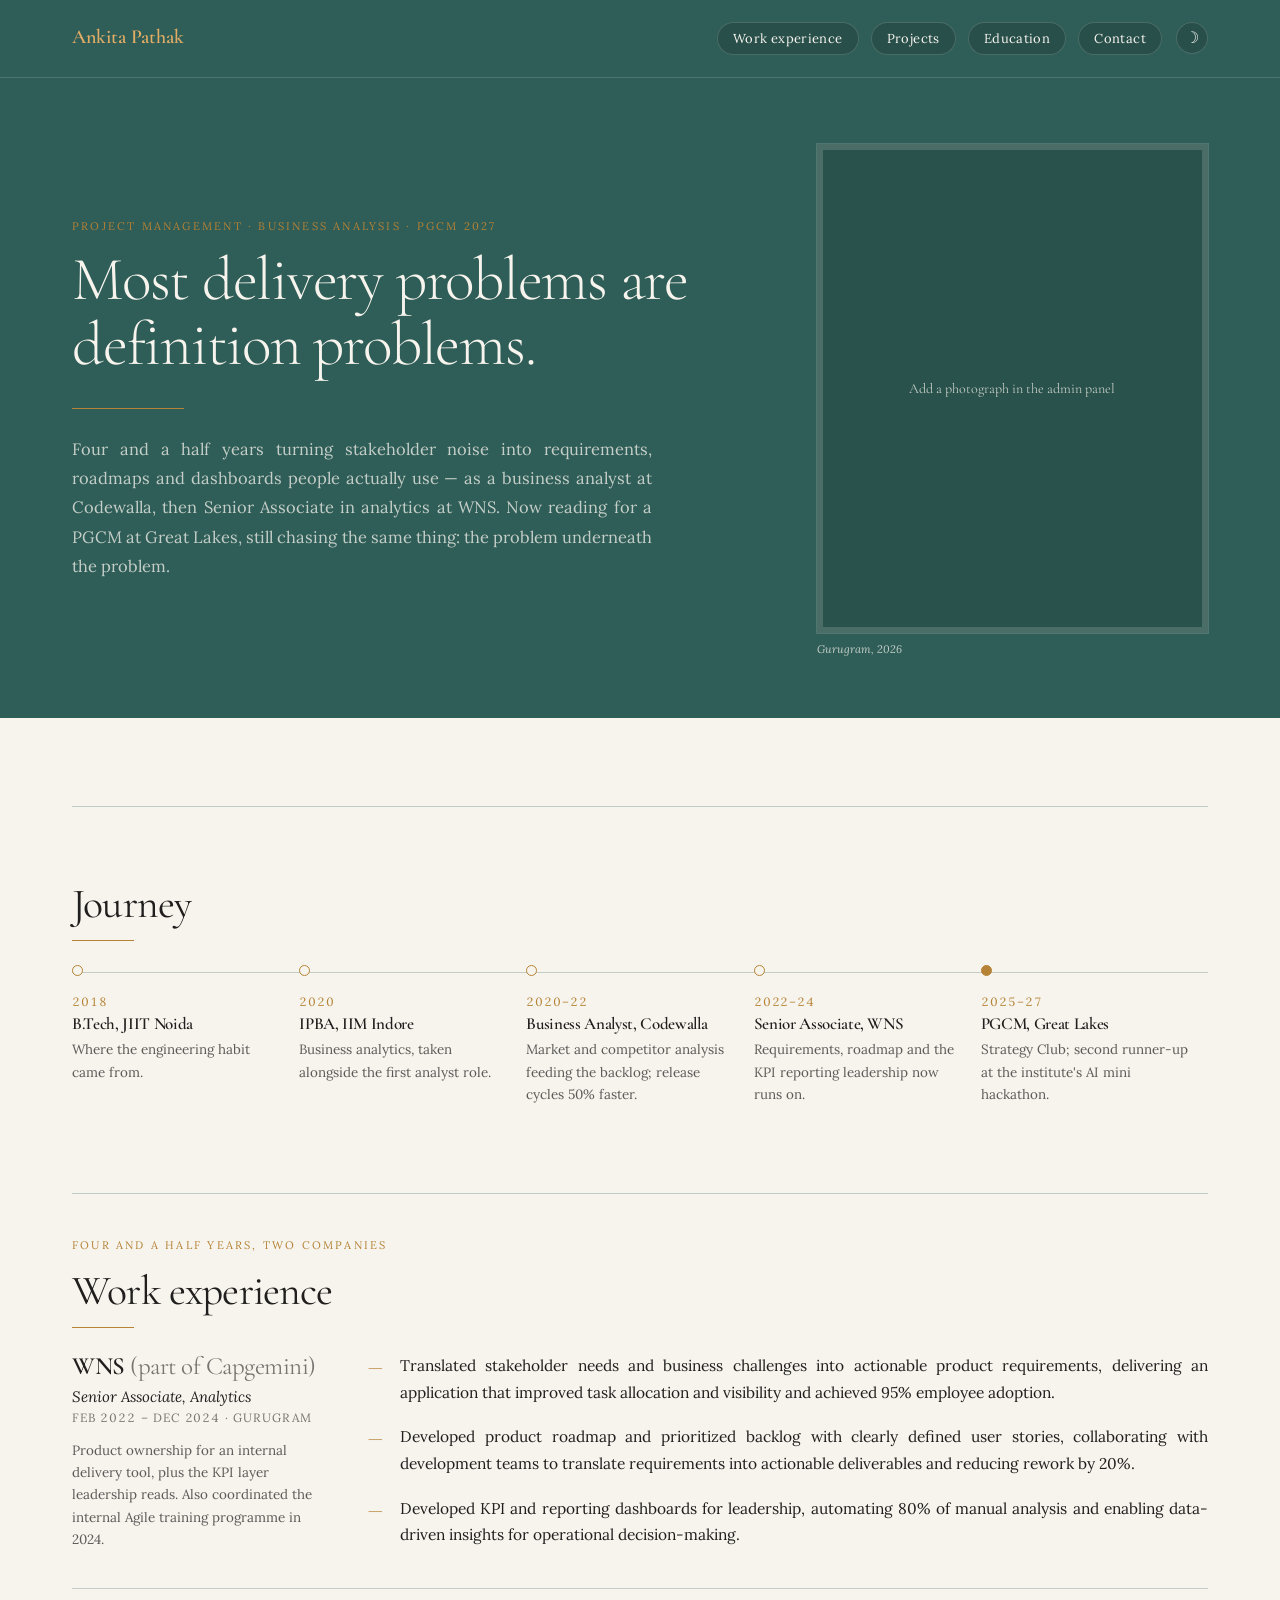
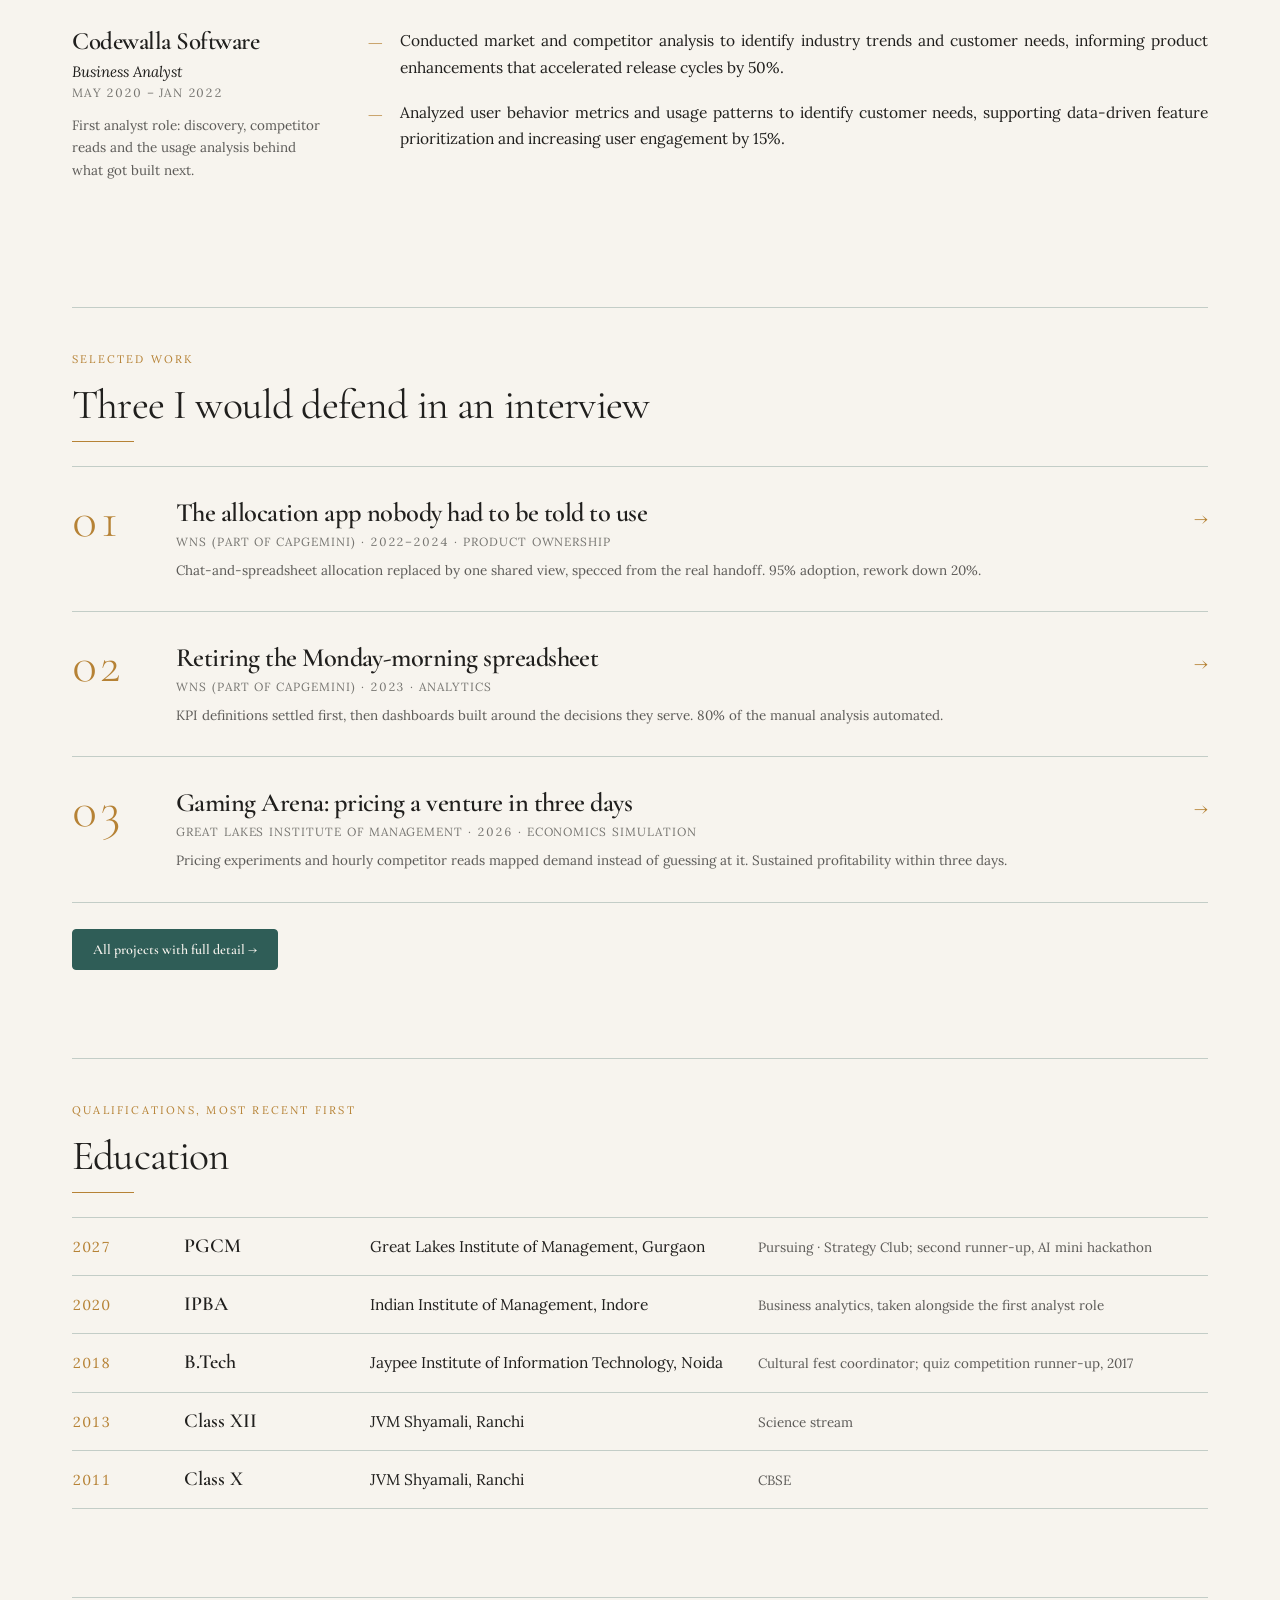
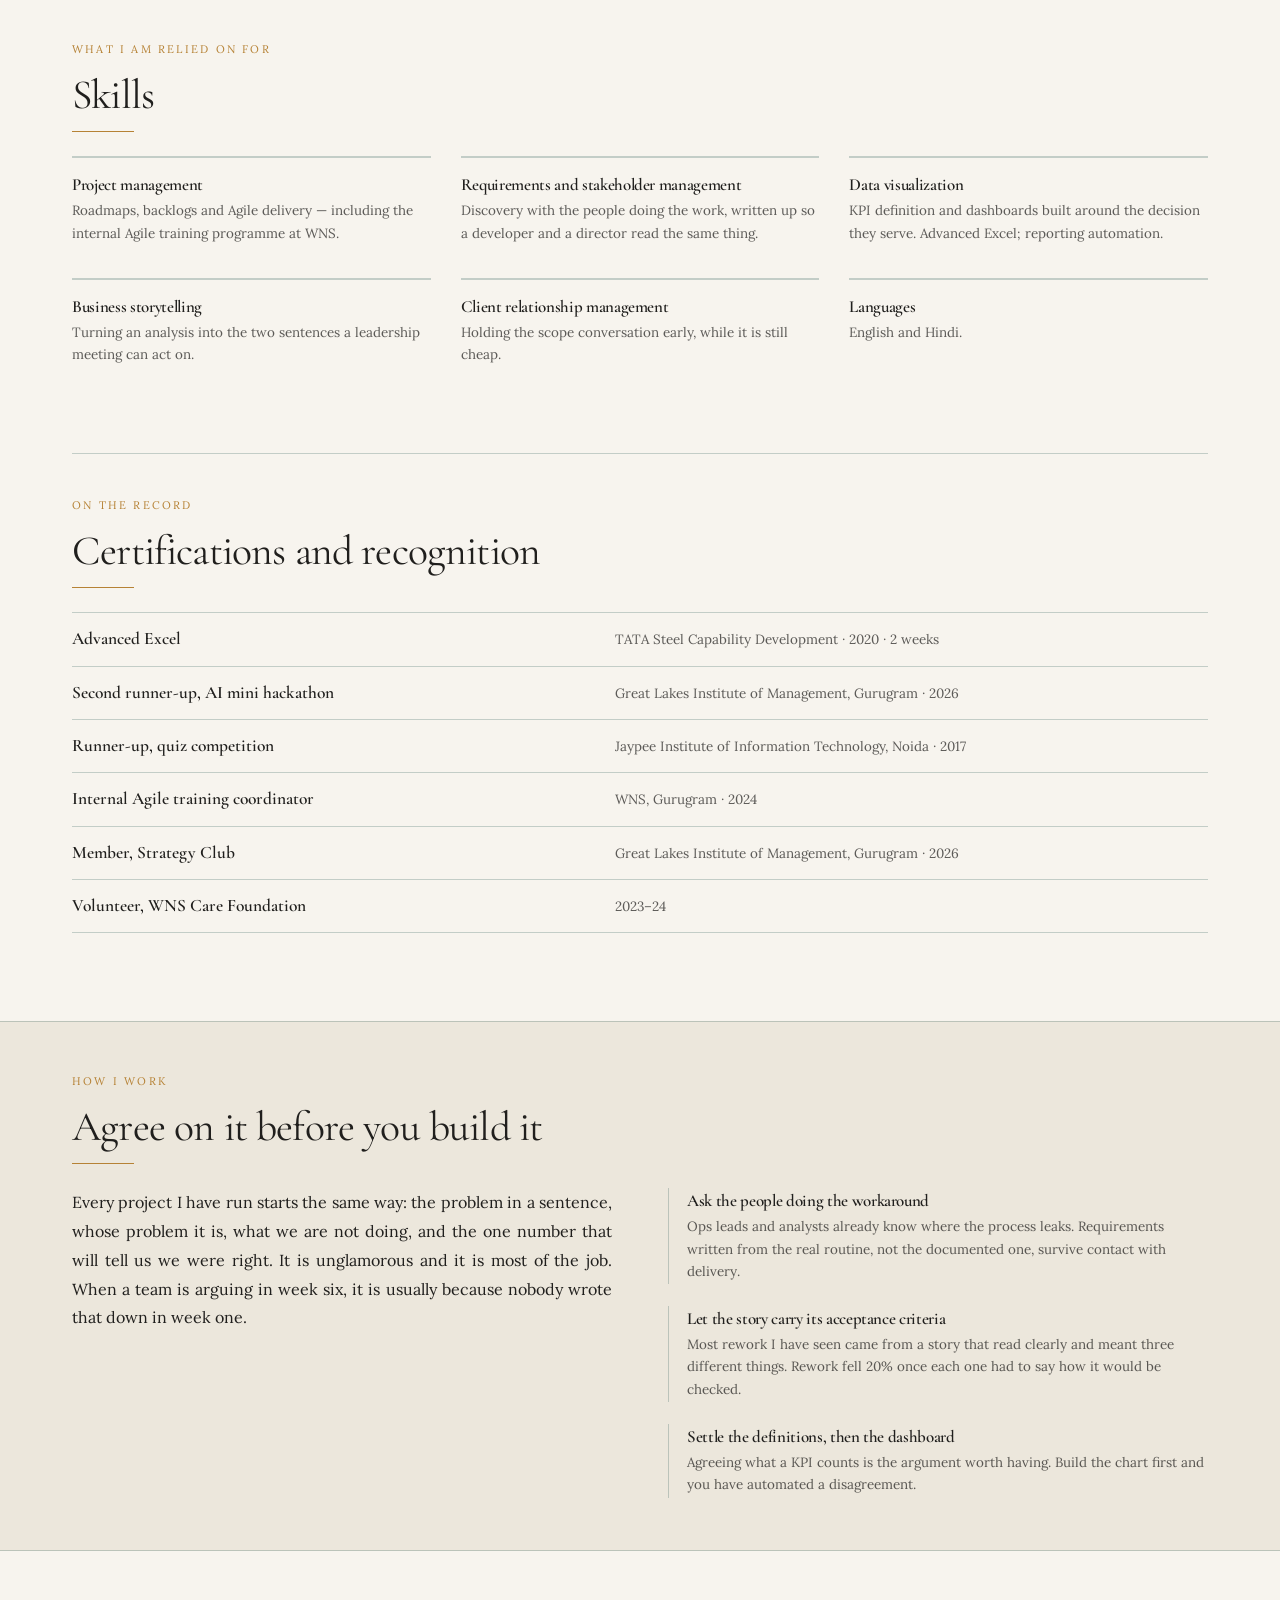
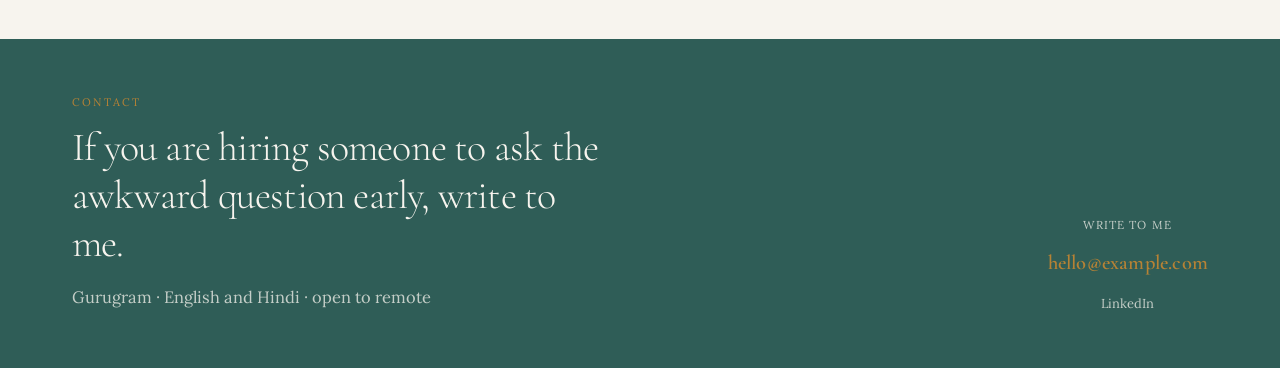
==== commit 23e95c16: "Add files via upload" ====
--- a/index.html
+++ b/index.html
@@ -8,12 +8,12 @@
 <link rel="preconnect" href="https://fonts.googleapis.com">
 <link rel="preconnect" href="https://fonts.gstatic.com" crossorigin>
 <link rel="stylesheet" href="https://fonts.googleapis.com/css2?family=Cormorant+Garamond:ital,wght@0,300;0,400;0,600;1,400&family=Lora:ital,wght@0,400;0,600;1,400&family=Playfair+Display:wght@400;600&family=EB+Garamond:ital,wght@0,400;0,600;1,400&family=Libre+Baskerville:ital,wght@0,400;0,700;1,400&family=Source+Serif+4:ital,opsz,wght@0,8..60,400;0,8..60,600;1,8..60,400&display=swap">
-<link rel="stylesheet" href="style.css?v=mthcu0b2">
+<link rel="stylesheet" href="style.css?v=mthfxqnr">
 </head>
 <body>
 <div class="progress"></div>
 <div id="root"></div>
-<script src="render.js?v=mthcu0b2"></script>
+<script src="render.js?v=mthfxqnr"></script>
 <script>
 Portfolio.loadContent()
   .then(c => Portfolio.renderHome(c, document.getElementById('root')))
--- a/style.css
+++ b/style.css
@@ -1,5 +1,6 @@
 :root {
   --brand: #e1ad66;
+  --tint: #ece7dc;
   --band: #2f5d57;
   --band-dark: #142823;
   --accent: #b68235;
@@ -27,27 +28,33 @@
 :focus-visible { outline: 2px solid var(--accent); outline-offset: 2px; }
 
 .progress { position: fixed; top: 0; left: 0; height: 2px; width: 0; background: var(--accent); z-index: 60; transition: width .1s linear; }
-.wrap { max-width: 1440px; margin: 0 auto; padding: 0 22px; }
+.wrap { max-width: 1360px; margin: 0 auto; padding: 0 72px; }
 
 /* bands */
 .band { background: var(--band); color: var(--bg); }
-.band .nav { display: flex; align-items: baseline; gap: 14px; padding: 20px 22px; border-bottom: 1px solid var(--paper-16); flex-wrap: wrap; }
-.band .nav .brand { font-family: var(--fh); font-weight: 600; font-size: 1.19rem; margin-right: auto; color: var(--brand); text-decoration: none; }
+.band .nav { display: flex; align-items: baseline; gap: 14px; padding: 22px 72px; border-bottom: 1px solid var(--paper-16); flex-wrap: wrap; }
+.band .nav .brand { font-family: var(--fh); font-weight: 600; font-size: 1.25rem; margin-right: auto; color: var(--brand); text-decoration: none; }
 .band .nav a { font-size: .81rem; color: var(--paper-70); text-decoration: none; position: relative; }
 .band .nav a::after { content: ""; position: absolute; left: 0; right: 0; bottom: -4px; height: 1px; background: var(--accent); transform: scaleX(0); transform-origin: left; transition: transform .28s ease; }
 .band .nav a:hover { color: var(--accent); }
 .band .nav a:hover::after { transform: scaleX(1); }
 .band .nav a.here { color: var(--accent); }
 .band .nav .pill-row { display: flex; flex-wrap: wrap; gap: 12px; align-items: center; }
+.mode-toggle { width: 32px; height: 32px; border-radius: 999px; border: 1px solid var(--paper-16); background: rgba(0,0,0,.14); color: var(--bg); font-size: 1rem; line-height: 1; cursor: pointer; transition: background .25s ease, border-color .25s ease, transform .25s ease; }
+.mode-toggle:hover { background: var(--accent); border-color: var(--accent); color: var(--band-dark); transform: rotate(-12deg); }
+html[data-mode="dark"] body { background: #15191a; }
+html[data-mode="dark"] .plate-empty, html[data-mode="dark"] .card .cover, html[data-mode="dark"] .deck { background: rgba(255,255,255,.05); }
+html[data-mode="dark"] .card { border-color: var(--rule); }
+html[data-mode="dark"] .item, html[data-mode="dark"] .file { background: rgba(255,255,255,.03); }
 .band .nav a.pill { white-space: nowrap; padding: 7px 15px; border-radius: 999px; border: 1px solid var(--paper-16); background: rgba(0,0,0,.14); color: var(--bg); letter-spacing: .03em; transition: background .25s ease, border-color .25s ease, transform .25s ease, color .25s ease; }
 .band .nav a.pill::after { display: none; }
 .band .nav a.pill:hover { background: var(--accent); border-color: var(--accent); color: var(--band-dark); transform: translateY(-1px); }
 .band .nav a.pill.here { background: var(--accent); border-color: var(--accent); color: var(--band-dark); }
 
-.hero { display: grid; grid-template-columns: 1.5fr .85fr; gap: 54px; align-items: center; padding: 74px 22px 70px; }
+.hero { display: grid; grid-template-columns: 1.5fr .85fr; gap: 54px; align-items: center; padding: 66px 72px 62px; }
 .hero.nophoto { grid-template-columns: 1fr; }
 .hero h1 { font-weight: 300; font-size: 3.85rem; line-height: 1.06; max-width: 24ch; margin: 0 0 30px; animation: fadeUp 1s ease both; }
-.page-head { padding: 54px 22px 50px; }
+.page-head { padding: 56px 72px 52px; }
 .page-head h1 { font-weight: 300; font-size: 3.2rem; line-height: 1.08; max-width: 26ch; margin: 0 0 22px; }
 .kicker { font-size: .69rem; letter-spacing: .2em; text-transform: uppercase; color: var(--accent); margin: 0 0 14px; }
 .kicker.on-band { color: var(--accent); }
@@ -63,7 +70,7 @@
 .stats .sl { font-size: .78rem; letter-spacing: .06em; text-transform: uppercase; color: var(--paper-70); margin-top: 2px; }
 
 /* sections */
-.sec { max-width: 1440px; margin: var(--gap) auto 0; padding: 0 22px; }
+.sec { max-width: 1360px; margin: var(--gap) auto 0; padding: 0 72px; }
 .sec > .wrap { padding: 0; max-width: none; border-top: 1px solid var(--rule); padding-top: 44px; }
 .sec.norule > .wrap { border-top: 0; padding-top: 30px; }
 .sec-head { position: relative; margin-bottom: 36px; }
@@ -86,21 +93,16 @@
 /* journey rail */
 .rail { display: grid; grid-template-columns: repeat(5, 1fr); position: relative; }
 .rail-line { position: absolute; left: 0; right: 0; top: 7px; height: 1px; background: var(--rule); }
-.rail-line::before { content: ""; position: absolute; top: 0; bottom: 0; left: var(--start, 0px); width: var(--travel, 0px); background: var(--accent); transform: scaleX(0); transform-origin: left; transition: transform 2.2s cubic-bezier(.42,.02,.32,1); }
-.sec.lit .rail-line::before { transform: scaleX(1); }
-.rail-marker { position: absolute; width: 15px; height: 15px; margin: -7.5px 0 0 -7.5px; border-radius: 50%; background: var(--accent); box-shadow: 0 0 0 6px var(--accent-soft); z-index: 3; opacity: 0; }
-.rail-marker.run { opacity: 1; transition: left 2.2s cubic-bezier(.42,.02,.32,1); }
-.rail-marker.parked { animation: parkPulse 2.6s ease-in-out infinite; }
-@keyframes parkPulse { 0%, 100% { box-shadow: 0 0 0 5px var(--accent-soft); } 50% { box-shadow: 0 0 0 11px var(--accent-soft); } }
+
+.rail-marker { display: none !important; }
+
+
+
+
 .rail-item { padding-right: 18px; }
-.rail-item .dot { display: block; width: 11px; height: 11px; border-radius: 50%; border: 1px solid var(--accent); background: var(--bg); margin-bottom: 18px; transform: scale(0); transition: transform .5s cubic-bezier(.2,1.5,.4,1); }
+.rail-item .dot { display: block; width: 11px; height: 11px; border-radius: 50%; border: 1px solid var(--accent); background: var(--bg); margin-bottom: 18px; transform: scale(0); transition: transform .7s cubic-bezier(.2,1.4,.4,1), background .6s ease; }
 .sec.lit .rail-item .dot { transform: scale(1); }
-.rail-item .dot.passed { background: var(--accent); }
-.sec.lit .rail-item:nth-child(2) .dot { transition-delay: .30s; }
-.sec.lit .rail-item:nth-child(3) .dot { transition-delay: .70s; }
-.sec.lit .rail-item:nth-child(4) .dot { transition-delay: 1.10s; }
-.sec.lit .rail-item:nth-child(5) .dot { transition-delay: 1.50s; }
-.sec.lit .rail-item:nth-child(6) .dot { transition-delay: 1.90s; }
+.rail-item:last-child .dot { background: var(--accent); }
 .rail-item:hover .dot { background: var(--accent); box-shadow: 0 0 0 5px var(--accent-soft); }
 .rail-item { transition: transform .3s ease; }
 .rail-item:hover { transform: translateY(-3px); }
@@ -134,6 +136,11 @@
 .btn-band { display: inline-block; margin-top: 26px; font-family: var(--fh); font-weight: 600; font-size: .88rem; color: var(--bg); background: var(--band); border: 1px solid var(--band); border-radius: 4px; padding: 11px 20px; text-decoration: none; transition: transform .25s ease, opacity .25s ease; }
 .btn-band:hover { transform: translateY(-2px); color: var(--bg); opacity: .9; }
 
+/* practice — the one tinted, full-bleed section */
+#practice.sec { max-width: none; margin-left: 0; margin-right: 0; padding: 0; background: var(--tint); border-top: 1px solid var(--rule); border-bottom: 1px solid var(--rule); }
+#practice.sec > .wrap { max-width: 1360px; margin: 0 auto; padding: 52px 72px; border-top: 0; }
+html[data-mode="dark"] #practice.sec { background: rgba(255,255,255,.04); }
+
 /* practice */
 .two { display: grid; grid-template-columns: 1fr 1fr; gap: 56px; }
 .two-even { display: grid; grid-template-columns: 1fr 1fr; gap: 32px; }
@@ -169,8 +176,24 @@
 .card .cover img { width: 100%; height: 100%; object-fit: cover; }
 .card .cover .plate-empty { height: 100%; color: var(--ink-60); }
 
+/* figures band — one size, even gaps, appears once */
+.figures { display: grid; grid-template-columns: repeat(auto-fit, minmax(160px, 1fr)); gap: 30px; padding: 26px 0; border-top: 1px solid var(--rule); border-bottom: 1px solid var(--rule); }
+.figures .fv { font-family: var(--fh); font-weight: 300; font-size: 2.9rem; line-height: 1; font-feature-settings: 'tnum'; color: var(--accent); }
+.figures .fl { margin-top: 7px; font-size: .75rem; letter-spacing: .09em; text-transform: uppercase; color: var(--ink-60); }
+
 /* deck viewer */
 .deck-head { display: flex; align-items: flex-end; justify-content: space-between; gap: 24px; margin-bottom: 18px; }
+.deck-count { font-size: .82rem; font-feature-settings: 'tnum'; color: var(--ink-60); margin-right: 4px; }
+.btn-ghost { font-family: var(--fh); font-weight: 600; font-size: .84rem; color: var(--band); border: 1px solid var(--rule); border-radius: 4px; padding: 10px 16px; text-decoration: none; white-space: nowrap; transition: background .25s ease; }
+.btn-ghost:hover { background: var(--accent-soft); color: var(--band); }
+.deck.embed { border-width: 1px; }
+.deck.embed iframe { position: absolute; inset: 0; width: 100%; height: 100%; border: 0; }
+.deck-foot-note { margin-top: 10px; font-style: italic; }
+.thumbstrip { display: flex; gap: 8px; margin-top: 12px; overflow-x: auto; scrollbar-width: thin; padding-bottom: 4px; }
+.thumbstrip button { flex: 0 0 auto; width: 84px; aspect-ratio: 16/9; padding: 0; border: 1px solid var(--rule); background: rgba(0,0,0,.05); cursor: pointer; opacity: .62; transition: opacity .2s ease, border-color .2s ease; }
+.thumbstrip button img { width: 100%; height: 100%; object-fit: cover; }
+.thumbstrip button:hover { opacity: .9; }
+.thumbstrip button.on { opacity: 1; border: 2px solid var(--accent); }
 .deck-head h2 { font-weight: 400; font-size: 2rem; }
 .deck-nav { display: flex; gap: 10px; }
 .deck-nav button { font-family: var(--fh); font-size: 1.13rem; width: 42px; height: 42px; border-radius: 4px; border: 1px solid var(--rule); background: transparent; color: var(--band); cursor: pointer; transition: background .2s ease; }
@@ -178,9 +201,11 @@
 .deck { position: relative; aspect-ratio: 16/9; border: 6px solid rgba(0,0,0,.06); outline: 1px solid var(--rule); background: rgba(0,0,0,.05); overflow: hidden; }
 .deck .slide { position: absolute; inset: 0; width: 100%; height: 100%; object-fit: contain; opacity: 0; transition: opacity .35s ease; }
 .deck .slide.on { opacity: 1; }
-.deck .edge { position: absolute; top: 0; bottom: 0; width: 14%; border: 0; background: transparent; cursor: pointer; }
-.deck .edge.left { left: 0; cursor: w-resize; }
-.deck .edge.right { right: 0; cursor: e-resize; }
+.deck .edge { position: absolute; top: 0; bottom: 0; width: 40%; border: 0; background: transparent; cursor: pointer; display: flex; align-items: center; padding: 0 16px; opacity: 0; transition: opacity .25s ease; }
+.deck:hover .edge { opacity: 1; }
+.deck .edge span { width: 40px; height: 40px; border-radius: 50%; background: var(--bg); color: var(--ink); display: grid; place-items: center; font-family: var(--fh); font-size: 1.15rem; box-shadow: 0 2px 10px rgba(0,0,0,.18); }
+.deck .edge.left { left: 0; justify-content: flex-start; background: linear-gradient(90deg, rgba(0,0,0,.14), transparent); }
+.deck .edge.right { right: 0; justify-content: flex-end; background: linear-gradient(270deg, rgba(0,0,0,.14), transparent); }
 .deck-foot { display: flex; align-items: center; justify-content: space-between; gap: 20px; margin-top: 12px; }
 .dots { display: flex; gap: 7px; }
 .dots button { width: 26px; height: 3px; border: 0; padding: 0; cursor: pointer; background: var(--rule); transition: background .25s ease; }
@@ -200,7 +225,7 @@
 
 /* contact band */
 .contact { margin-top: var(--gap); }
-.contact .wrap { padding: 58px 22px; display: grid; grid-template-columns: 1fr auto; gap: 48px; align-items: end; }
+.contact .wrap { padding: 56px 72px; display: grid; grid-template-columns: 1fr auto; gap: 48px; align-items: end; }
 .contact h2 { font-weight: 300; font-size: 2.5rem; max-width: 28ch; margin-bottom: 16px; }
 .cta { display: flex; flex-direction: column; gap: 12px; }
 .cta.row-cta { flex-direction: row; }
@@ -208,7 +233,11 @@
 .btn-gold:hover { transform: translateY(-2px); filter: brightness(1.08); color: var(--band-dark); }
 .btn-outline { font-family: var(--fh); font-weight: 600; font-size: .94rem; color: var(--paper-70); border: 1px solid var(--paper-16); border-radius: 4px; padding: 12px 26px; text-decoration: none; text-align: center; white-space: nowrap; transition: border-color .25s ease, color .25s ease; }
 .btn-outline:hover { border-color: var(--accent); color: var(--accent); }
-.mail-plain { font-size: .94rem; color: var(--accent); text-align: center; text-decoration: none; word-break: break-all; cursor: pointer; }
+.contact .cta { align-items: stretch; text-align: center; }
+.contact .cta .btn-gold { display: inline-flex; align-items: center; justify-content: center; gap: 8px; }
+.contact .cta .link-quiet { margin-top: 2px; }
+.mail-plain { font-family: var(--fh); font-weight: 600; font-size: 1.28rem; color: var(--accent); text-align: center; text-decoration: none; word-break: break-word; cursor: pointer; padding: 6px 0; letter-spacing: .01em; }
+.mail-hint { font-size: .72rem; letter-spacing: .1em; text-transform: uppercase; color: var(--paper-70); text-align: center; }
 .mail-plain:hover { text-decoration: underline; }
 .link-quiet { font-size: .81rem; color: var(--paper-70); text-align: center; text-decoration: none; }
 .link-quiet:hover { color: var(--accent); }
@@ -220,25 +249,27 @@
 @media (max-width: 1080px) {
   .hero { grid-template-columns: 1.35fr 1fr; gap: 36px; }
   .hero h1 { font-size: 3.1rem; }
-  .rail { grid-template-columns: repeat(3, 1fr); row-gap: 34px; }
-  .rail-line, .rail-marker { display: none !important; }
+  .rail { grid-template-columns: repeat(5, 1fr); }
+  .rail-item h3 { font-size: .99rem; }
   .detail { grid-template-columns: 150px 1fr; gap: 28px; }
   .card { grid-template-columns: 70px 1fr 170px; }
   .files { grid-template-columns: repeat(2, 1fr); }
 }
 
 @media (max-width: 860px) {
-  .wrap, .sec { padding-left: 20px; padding-right: 20px; }
-  .band .nav { padding: 16px 20px; gap: 10px; row-gap: 10px; }
+  .wrap, .sec { padding-left: 22px; padding-right: 22px; }
+  .band .nav { padding: 18px 22px; gap: 10px; row-gap: 10px; }
   .band .nav { flex-direction: column; align-items: stretch; }
-  .band .nav .brand { font-size: 1.22rem; flex: 0 0 100%; width: 100%; margin: 0 0 12px; text-align: left; }
-  .band .nav .pill-row { display: flex; flex-wrap: wrap; gap: 9px; }
+  .mode-toggle { width: 27px; height: 27px; font-size: .8rem; }
+  .band .nav .brand { font-size: 1.19rem; flex: 0 0 100%; width: 100%; margin: 0 0 12px; text-align: left; }
+  .band .nav .pill-row { display: flex; flex-wrap: wrap; gap: 7px; align-items: center; }
+  .band .nav a.pill { font-size: .66rem; padding: 6px 11px; }
   .band .nav a.pill { padding: 8px 13px; font-size: .8rem; }
-  .hero { grid-template-columns: 1fr; gap: 30px; padding: 44px 20px 48px; }
+  .hero { grid-template-columns: 1fr; gap: 30px; padding: 40px 22px 44px; }
   .hero > div { order: 2; }
-  .hero-plate { order: 1; max-width: 250px; }
+  .hero-plate { order: 1; max-width: 150px; }
   .hero h1 { font-size: 2.25rem; margin-bottom: 22px; }
-  .page-head { padding: 40px 20px 40px; }
+  .page-head { padding: 38px 22px 38px; }
   .page-head h1 { font-size: 2.05rem; }
   .lede, .lede-dark, .exp li, .detail .dt, .row .note { text-align: left; hyphens: manual; }
   .stats { gap: 22px; flex-wrap: wrap; }
@@ -250,6 +281,7 @@
   .sec-head { margin-bottom: 26px; }
   .sec-head h2 { font-size: 1.95rem; }
   .rail { grid-template-columns: 1fr; gap: 0; }
+  .rail-line { display: none; }
   .rail-item { padding: 16px 0 16px 26px; position: relative; border-left: 1px solid var(--rule); }
   .rail-item .dot { position: absolute; left: -6px; top: 20px; margin: 0; }
   .rail-marker { display: none !important; }
@@ -259,16 +291,25 @@
   .row .arrow, .card .cover { display: none; }
   .row h3, .card h2 { font-size: 1.3rem; }
   .row .num, .card .num { font-size: 2.1rem; }
-  .edu { grid-template-columns: 62px 1fr; row-gap: 3px; padding: 15px 0; }
-  .edu .note { grid-column: 1 / -1; }
-  .edu .degree { font-size: 1.1rem; }
+  .edu { grid-template-columns: auto 1fr; column-gap: 12px; row-gap: 5px; padding: 16px 0; align-items: baseline; }
+  .edu .year { grid-column: 1; grid-row: 1; }
+  .edu .degree { grid-column: 2; grid-row: 1; font-size: 1.1rem; }
+  .edu .inst { grid-column: 1 / -1; grid-row: 2; font-size: .95rem; line-height: 1.4; }
+  .edu .note { grid-column: 1 / -1; grid-row: 3; }
   .cert { grid-template-columns: 1fr; gap: 3px; }
   .detail .dl { margin-top: 12px; }
   .detail .dt { font-size: .97rem; }
   .res { grid-template-columns: 1fr 1fr; gap: 18px; }
+  .figures { grid-template-columns: 1fr 1fr; gap: 18px; padding: 20px 0; }
+  #practice.sec > .wrap { padding: 26px 22px; }
+  .contact .cta { text-align: center; }
+  .figures .fv { font-size: 2.1rem; }
+  .thumbstrip button { width: 64px; }
+  .deck .edge { opacity: 1; width: 30%; }
+  .deck .edge span { width: 34px; height: 34px; font-size: 1rem; }
   .deck-head { flex-direction: column; align-items: flex-start; gap: 12px; }
   .deck-head h2 { font-size: 1.5rem; }
-  .contact .wrap { padding: 44px 20px; }
+  .contact .wrap { padding: 42px 22px; }
   .contact h2 { font-size: 1.85rem; }
   .cta, .cta.row-cta { flex-direction: column; width: 100%; }
   .cta a { width: 100%; }
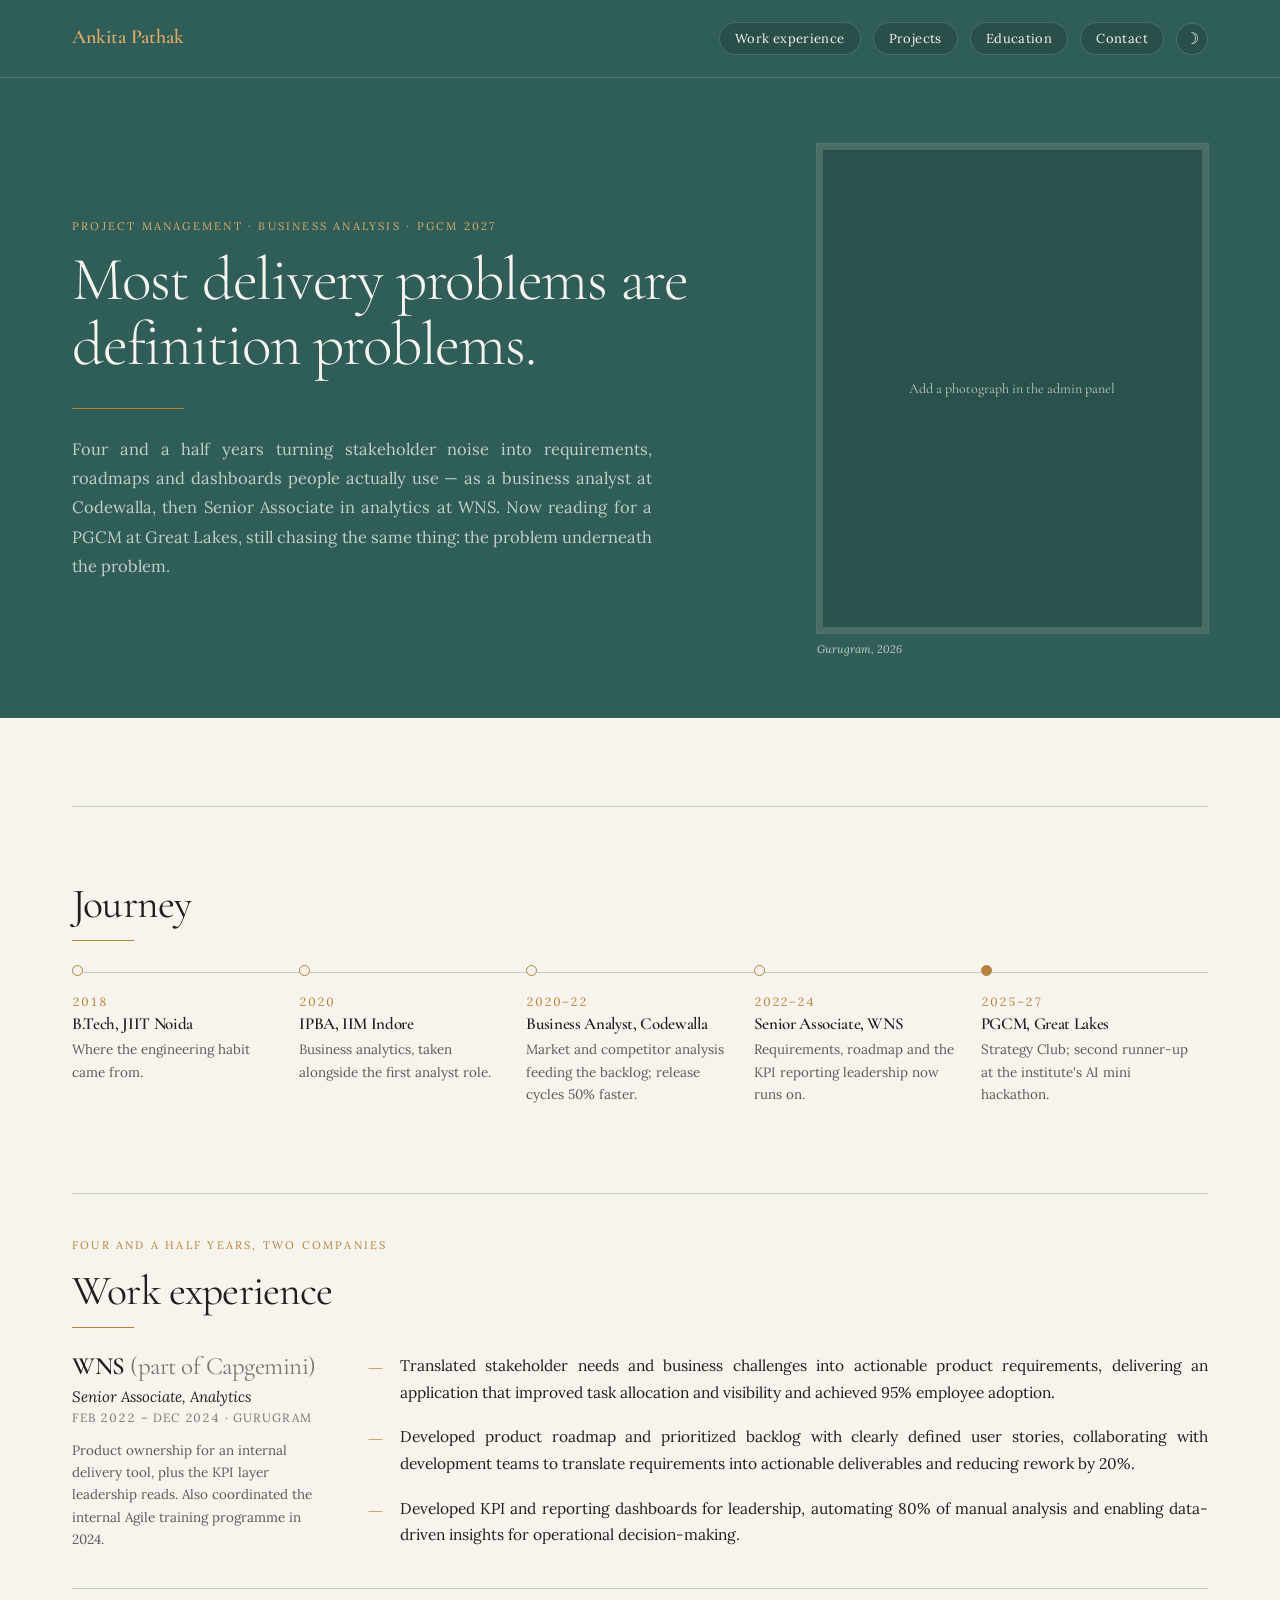
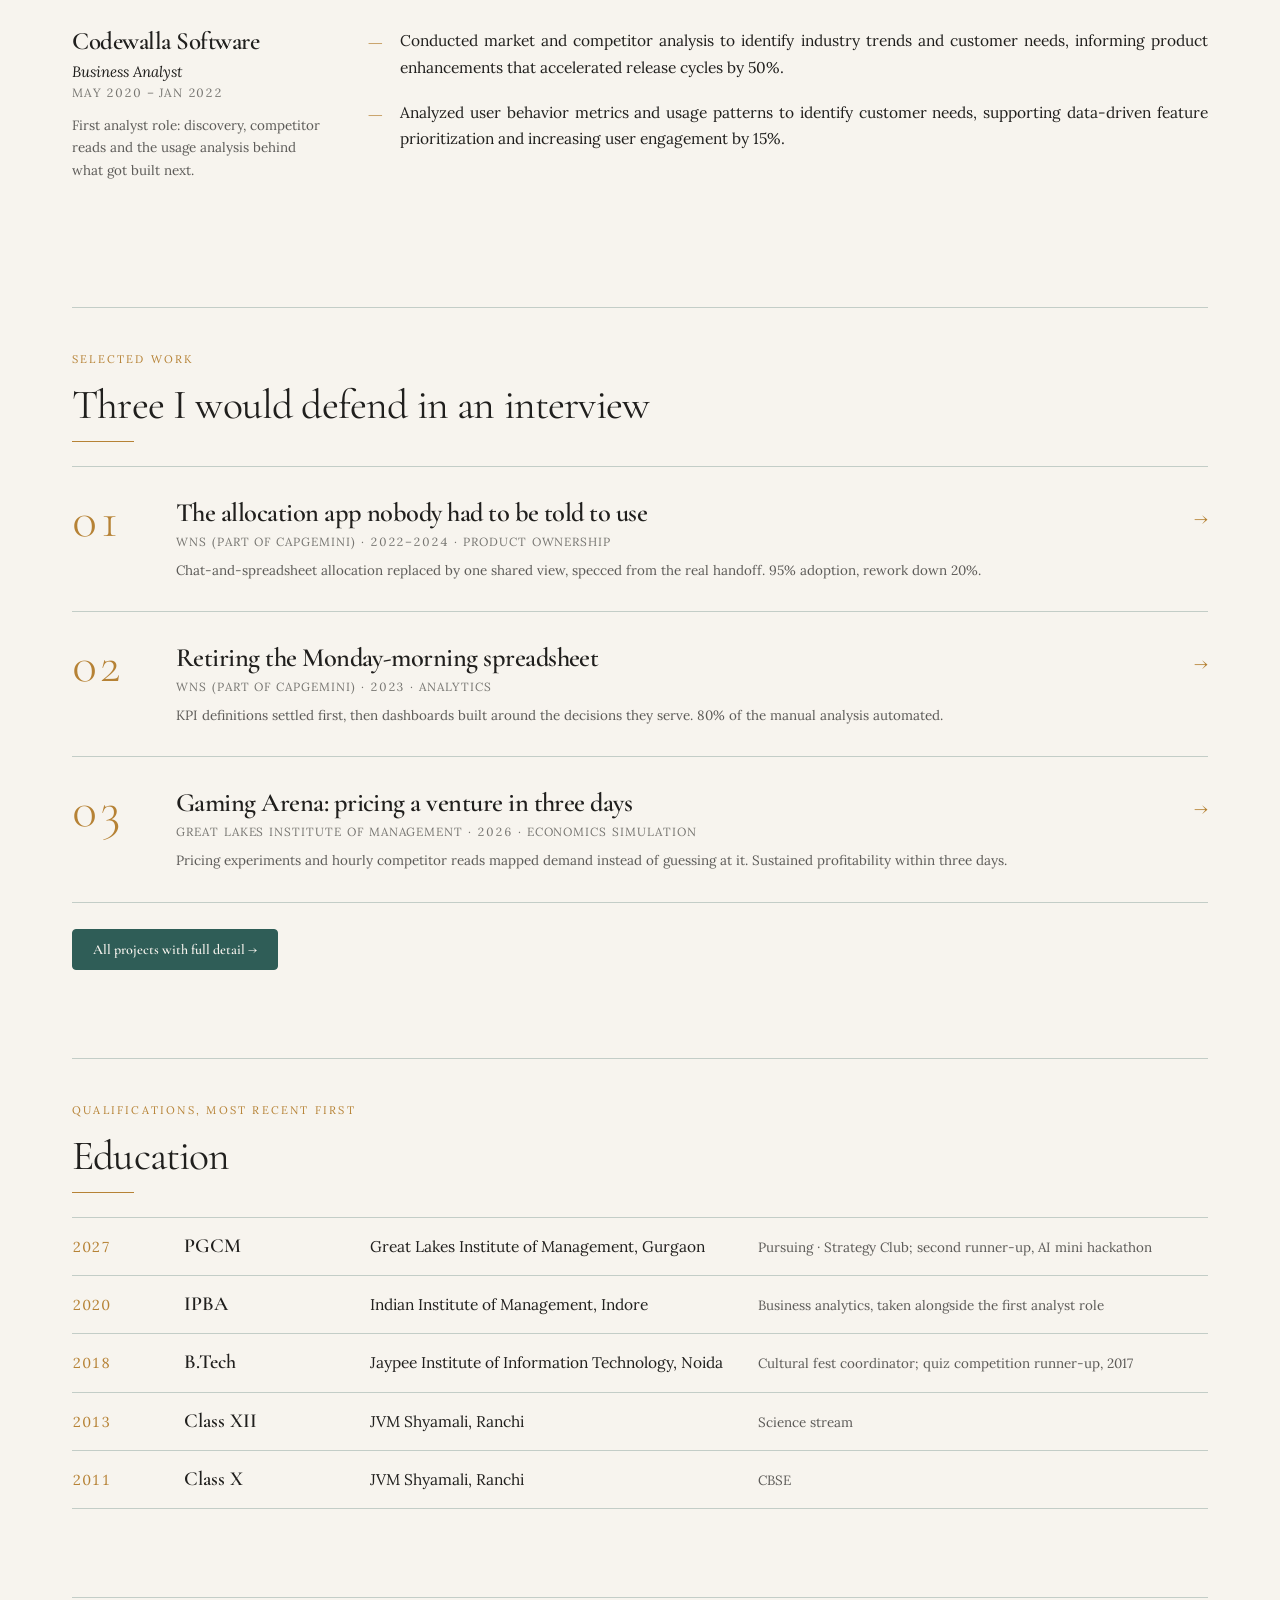
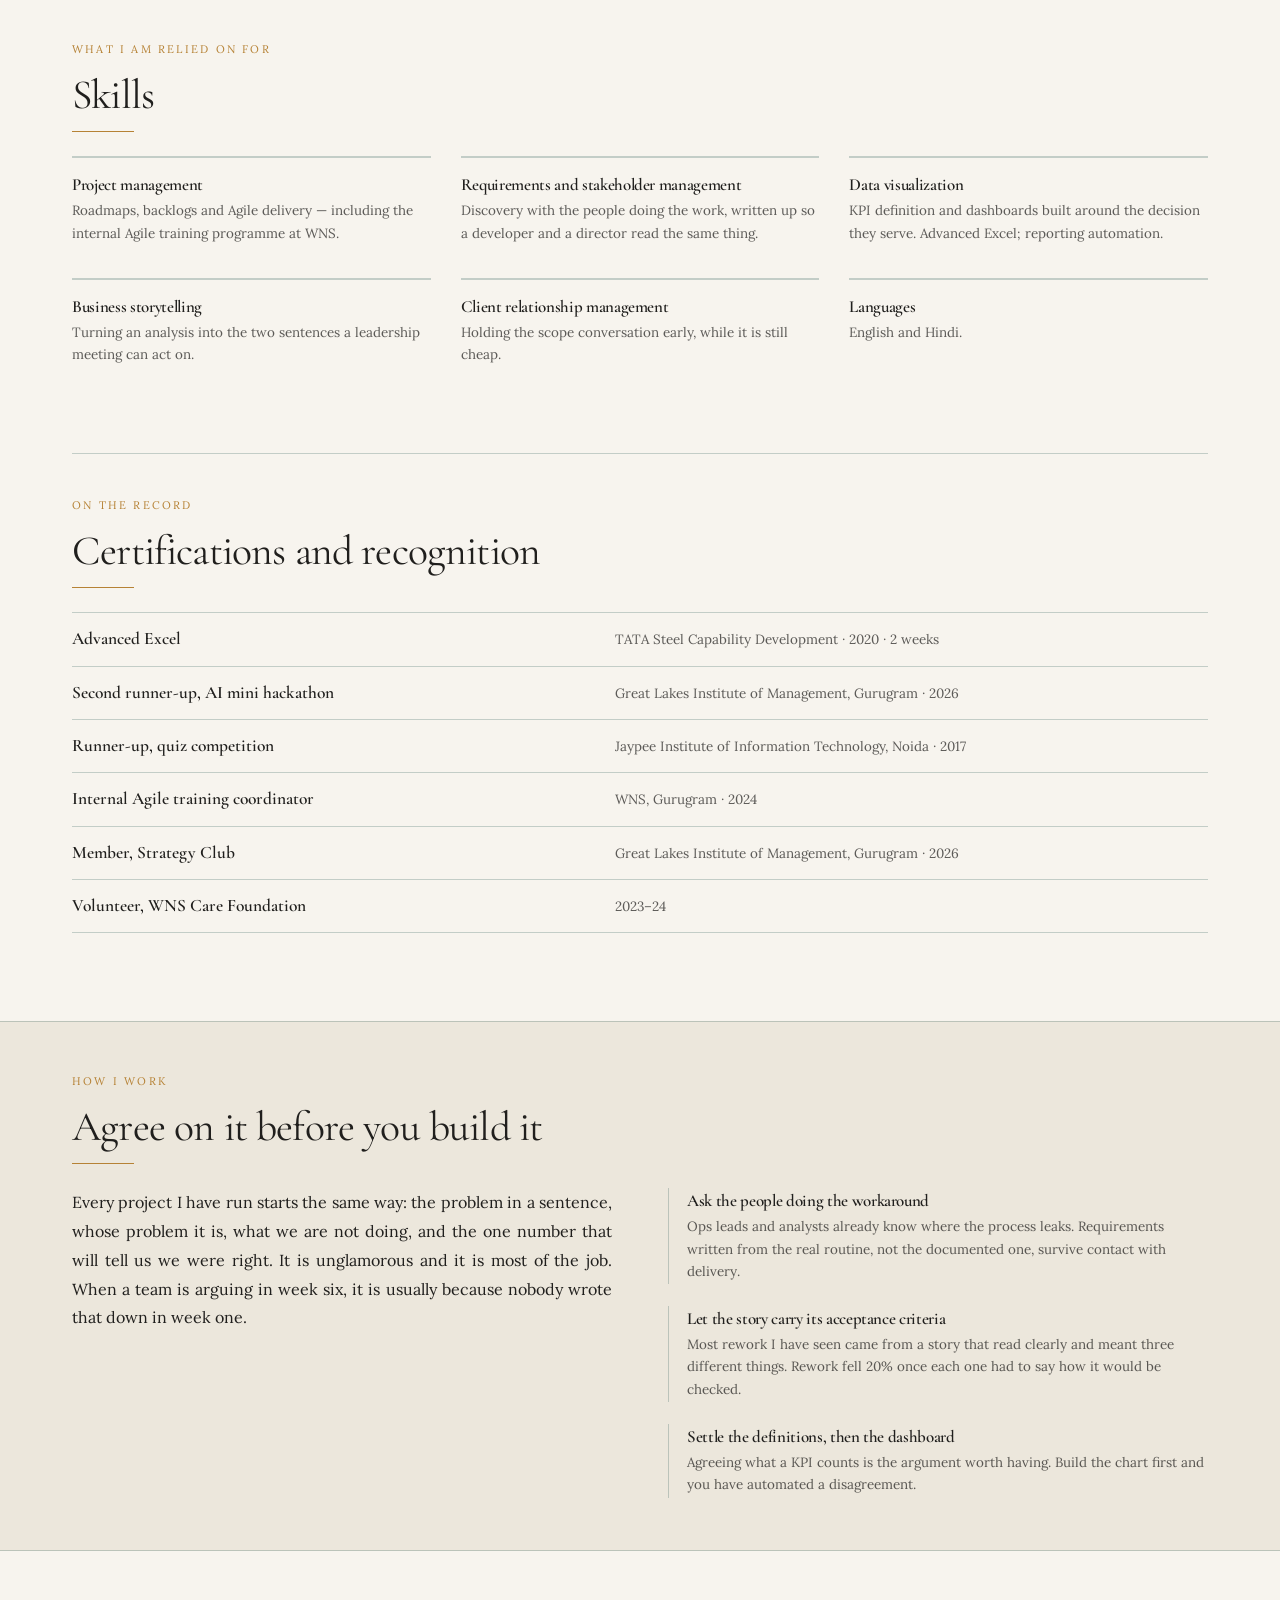
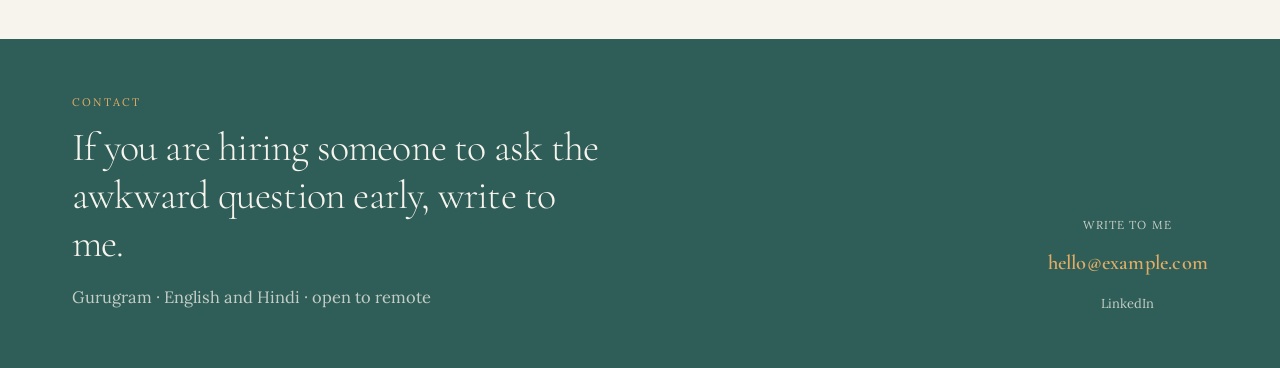
==== commit f3f3201c: "Add files via upload" ====
--- a/index.html
+++ b/index.html
@@ -8,12 +8,12 @@
 <link rel="preconnect" href="https://fonts.googleapis.com">
 <link rel="preconnect" href="https://fonts.gstatic.com" crossorigin>
 <link rel="stylesheet" href="https://fonts.googleapis.com/css2?family=Cormorant+Garamond:ital,wght@0,300;0,400;0,600;1,400&family=Lora:ital,wght@0,400;0,600;1,400&family=Playfair+Display:wght@400;600&family=EB+Garamond:ital,wght@0,400;0,600;1,400&family=Libre+Baskerville:ital,wght@0,400;0,700;1,400&family=Source+Serif+4:ital,opsz,wght@0,8..60,400;0,8..60,600;1,8..60,400&display=swap">
-<link rel="stylesheet" href="style.css?v=mthfxqnr">
+<link rel="stylesheet" href="style.css?v=mthgeppz">
 </head>
 <body>
 <div class="progress"></div>
 <div id="root"></div>
-<script src="render.js?v=mthfxqnr"></script>
+<script src="render.js?v=mthgeppz"></script>
 <script>
 Portfolio.loadContent()
   .then(c => Portfolio.renderHome(c, document.getElementById('root')))
--- a/style.css
+++ b/style.css
@@ -1,5 +1,7 @@
 :root {
   --brand: #e1ad66;
+  --on-band: #f7f4ee;
+  --accent-on-band: #e1ad66;
   --tint: #ece7dc;
   --band: #2f5d57;
   --band-dark: #142823;
@@ -31,7 +33,7 @@
 .wrap { max-width: 1360px; margin: 0 auto; padding: 0 72px; }
 
 /* bands */
-.band { background: var(--band); color: var(--bg); }
+.band { background: var(--band); color: var(--on-band); }
 .band .nav { display: flex; align-items: baseline; gap: 14px; padding: 22px 72px; border-bottom: 1px solid var(--paper-16); flex-wrap: wrap; }
 .band .nav .brand { font-family: var(--fh); font-weight: 600; font-size: 1.25rem; margin-right: auto; color: var(--brand); text-decoration: none; }
 .band .nav a { font-size: .81rem; color: var(--paper-70); text-decoration: none; position: relative; }
@@ -40,13 +42,13 @@
 .band .nav a:hover::after { transform: scaleX(1); }
 .band .nav a.here { color: var(--accent); }
 .band .nav .pill-row { display: flex; flex-wrap: wrap; gap: 12px; align-items: center; }
-.mode-toggle { width: 32px; height: 32px; border-radius: 999px; border: 1px solid var(--paper-16); background: rgba(0,0,0,.14); color: var(--bg); font-size: 1rem; line-height: 1; cursor: pointer; transition: background .25s ease, border-color .25s ease, transform .25s ease; }
+.mode-toggle { width: 32px; height: 32px; border-radius: 999px; border: 1px solid var(--paper-16); background: rgba(0,0,0,.14); color: var(--on-band); font-size: 1rem; line-height: 1; cursor: pointer; transition: background .25s ease, border-color .25s ease, transform .25s ease; }
 .mode-toggle:hover { background: var(--accent); border-color: var(--accent); color: var(--band-dark); transform: rotate(-12deg); }
 html[data-mode="dark"] body { background: #15191a; }
 html[data-mode="dark"] .plate-empty, html[data-mode="dark"] .card .cover, html[data-mode="dark"] .deck { background: rgba(255,255,255,.05); }
 html[data-mode="dark"] .card { border-color: var(--rule); }
 html[data-mode="dark"] .item, html[data-mode="dark"] .file { background: rgba(255,255,255,.03); }
-.band .nav a.pill { white-space: nowrap; padding: 7px 15px; border-radius: 999px; border: 1px solid var(--paper-16); background: rgba(0,0,0,.14); color: var(--bg); letter-spacing: .03em; transition: background .25s ease, border-color .25s ease, transform .25s ease, color .25s ease; }
+.band .nav a.pill { white-space: nowrap; padding: 7px 15px; border-radius: 999px; border: 1px solid var(--paper-16); background: rgba(0,0,0,.14); color: var(--on-band); letter-spacing: .03em; transition: background .25s ease, border-color .25s ease, transform .25s ease, color .25s ease; }
 .band .nav a.pill::after { display: none; }
 .band .nav a.pill:hover { background: var(--accent); border-color: var(--accent); color: var(--band-dark); transform: translateY(-1px); }
 .band .nav a.pill.here { background: var(--accent); border-color: var(--accent); color: var(--band-dark); }
@@ -57,7 +59,7 @@
 .page-head { padding: 56px 72px 52px; }
 .page-head h1 { font-weight: 300; font-size: 3.2rem; line-height: 1.08; max-width: 26ch; margin: 0 0 22px; }
 .kicker { font-size: .69rem; letter-spacing: .2em; text-transform: uppercase; color: var(--accent); margin: 0 0 14px; }
-.kicker.on-band { color: var(--accent); }
+.kicker.on-band { color: var(--accent-on-band); }
 .lede { max-width: 58ch; font-size: 1.03rem; line-height: 1.78; color: var(--paper-70); text-align: justify; hyphens: auto; }
 .rule-in { height: 1px; width: 112px; background: var(--accent); margin: 0 0 26px; transform-origin: left; animation: ruleIn 1s ease .4s both; }
 .hero-plate { margin: 0; }
@@ -66,7 +68,7 @@
 .plate-empty { display: grid; place-items: center; text-align: center; padding: 20px; background: rgba(0,0,0,.12); font-family: var(--fh); font-size: .88rem; color: var(--paper-70); }
 .plate-empty.small { font-size: .75rem; }
 .stats { display: flex; gap: 34px; margin-top: 32px; }
-.stats .sv { font-family: var(--fh); font-weight: 300; font-size: 2.35rem; line-height: 1; color: var(--accent); font-feature-settings: 'tnum'; }
+.stats .sv { font-family: var(--fh); font-weight: 300; font-size: 2.35rem; line-height: 1; color: var(--accent-on-band); font-feature-settings: 'tnum'; }
 .stats .sl { font-size: .78rem; letter-spacing: .06em; text-transform: uppercase; color: var(--paper-70); margin-top: 2px; }
 
 /* sections */
@@ -133,8 +135,8 @@
 .row .period, .card .period { font-size: .74rem; letter-spacing: .08em; text-transform: uppercase; color: var(--ink-60); margin: 0 0 10px; font-feature-settings: 'tnum'; }
 .row .arrow { font-family: var(--fh); font-size: 1.35rem; color: var(--accent); padding-top: 8px; transition: transform .26s ease; }
 .row:hover .arrow { transform: translateX(6px); }
-.btn-band { display: inline-block; margin-top: 26px; font-family: var(--fh); font-weight: 600; font-size: .88rem; color: var(--bg); background: var(--band); border: 1px solid var(--band); border-radius: 4px; padding: 11px 20px; text-decoration: none; transition: transform .25s ease, opacity .25s ease; }
-.btn-band:hover { transform: translateY(-2px); color: var(--bg); opacity: .9; }
+.btn-band { display: inline-block; margin-top: 26px; font-family: var(--fh); font-weight: 600; font-size: .88rem; color: var(--on-band); background: var(--band); border: 1px solid var(--band); border-radius: 4px; padding: 11px 20px; text-decoration: none; transition: transform .25s ease, opacity .25s ease; }
+.btn-band:hover { transform: translateY(-2px); color: var(--on-band); opacity: .9; }
 
 /* practice — the one tinted, full-bleed section */
 #practice.sec { max-width: none; margin-left: 0; margin-right: 0; padding: 0; background: var(--tint); border-top: 1px solid var(--rule); border-bottom: 1px solid var(--rule); }
@@ -188,6 +190,8 @@
 .btn-ghost:hover { background: var(--accent-soft); color: var(--band); }
 .deck.embed { border-width: 1px; }
 .deck.embed iframe { position: absolute; inset: 0; width: 100%; height: 100%; border: 0; }
+.deck.deck-note { display: grid; place-items: center; padding: 28px; }
+.deck.deck-note p { max-width: 46ch; text-align: center; font-size: .9rem; line-height: 1.7; color: var(--ink-70); font-style: italic; }
 .deck-foot-note { margin-top: 10px; font-style: italic; }
 .thumbstrip { display: flex; gap: 8px; margin-top: 12px; overflow-x: auto; scrollbar-width: thin; padding-bottom: 4px; }
 .thumbstrip button { flex: 0 0 auto; width: 84px; aspect-ratio: 16/9; padding: 0; border: 1px solid var(--rule); background: rgba(0,0,0,.05); cursor: pointer; opacity: .62; transition: opacity .2s ease, border-color .2s ease; }
@@ -236,7 +240,7 @@
 .contact .cta { align-items: stretch; text-align: center; }
 .contact .cta .btn-gold { display: inline-flex; align-items: center; justify-content: center; gap: 8px; }
 .contact .cta .link-quiet { margin-top: 2px; }
-.mail-plain { font-family: var(--fh); font-weight: 600; font-size: 1.28rem; color: var(--accent); text-align: center; text-decoration: none; word-break: break-word; cursor: pointer; padding: 6px 0; letter-spacing: .01em; }
+.mail-plain { font-family: var(--fh); font-weight: 600; font-size: 1.28rem; color: var(--accent-on-band); text-align: center; text-decoration: none; word-break: break-word; cursor: pointer; padding: 6px 0; letter-spacing: .01em; }
 .mail-hint { font-size: .72rem; letter-spacing: .1em; text-transform: uppercase; color: var(--paper-70); text-align: center; }
 .mail-plain:hover { text-decoration: underline; }
 .link-quiet { font-size: .81rem; color: var(--paper-70); text-align: center; text-decoration: none; }
@@ -267,7 +271,7 @@
   .band .nav a.pill { padding: 8px 13px; font-size: .8rem; }
   .hero { grid-template-columns: 1fr; gap: 30px; padding: 40px 22px 44px; }
   .hero > div { order: 2; }
-  .hero-plate { order: 1; max-width: 150px; }
+  .hero-plate { order: 1; max-width: 132px; }
   .hero h1 { font-size: 2.25rem; margin-bottom: 22px; }
   .page-head { padding: 38px 22px 38px; }
   .page-head h1 { font-size: 2.05rem; }
